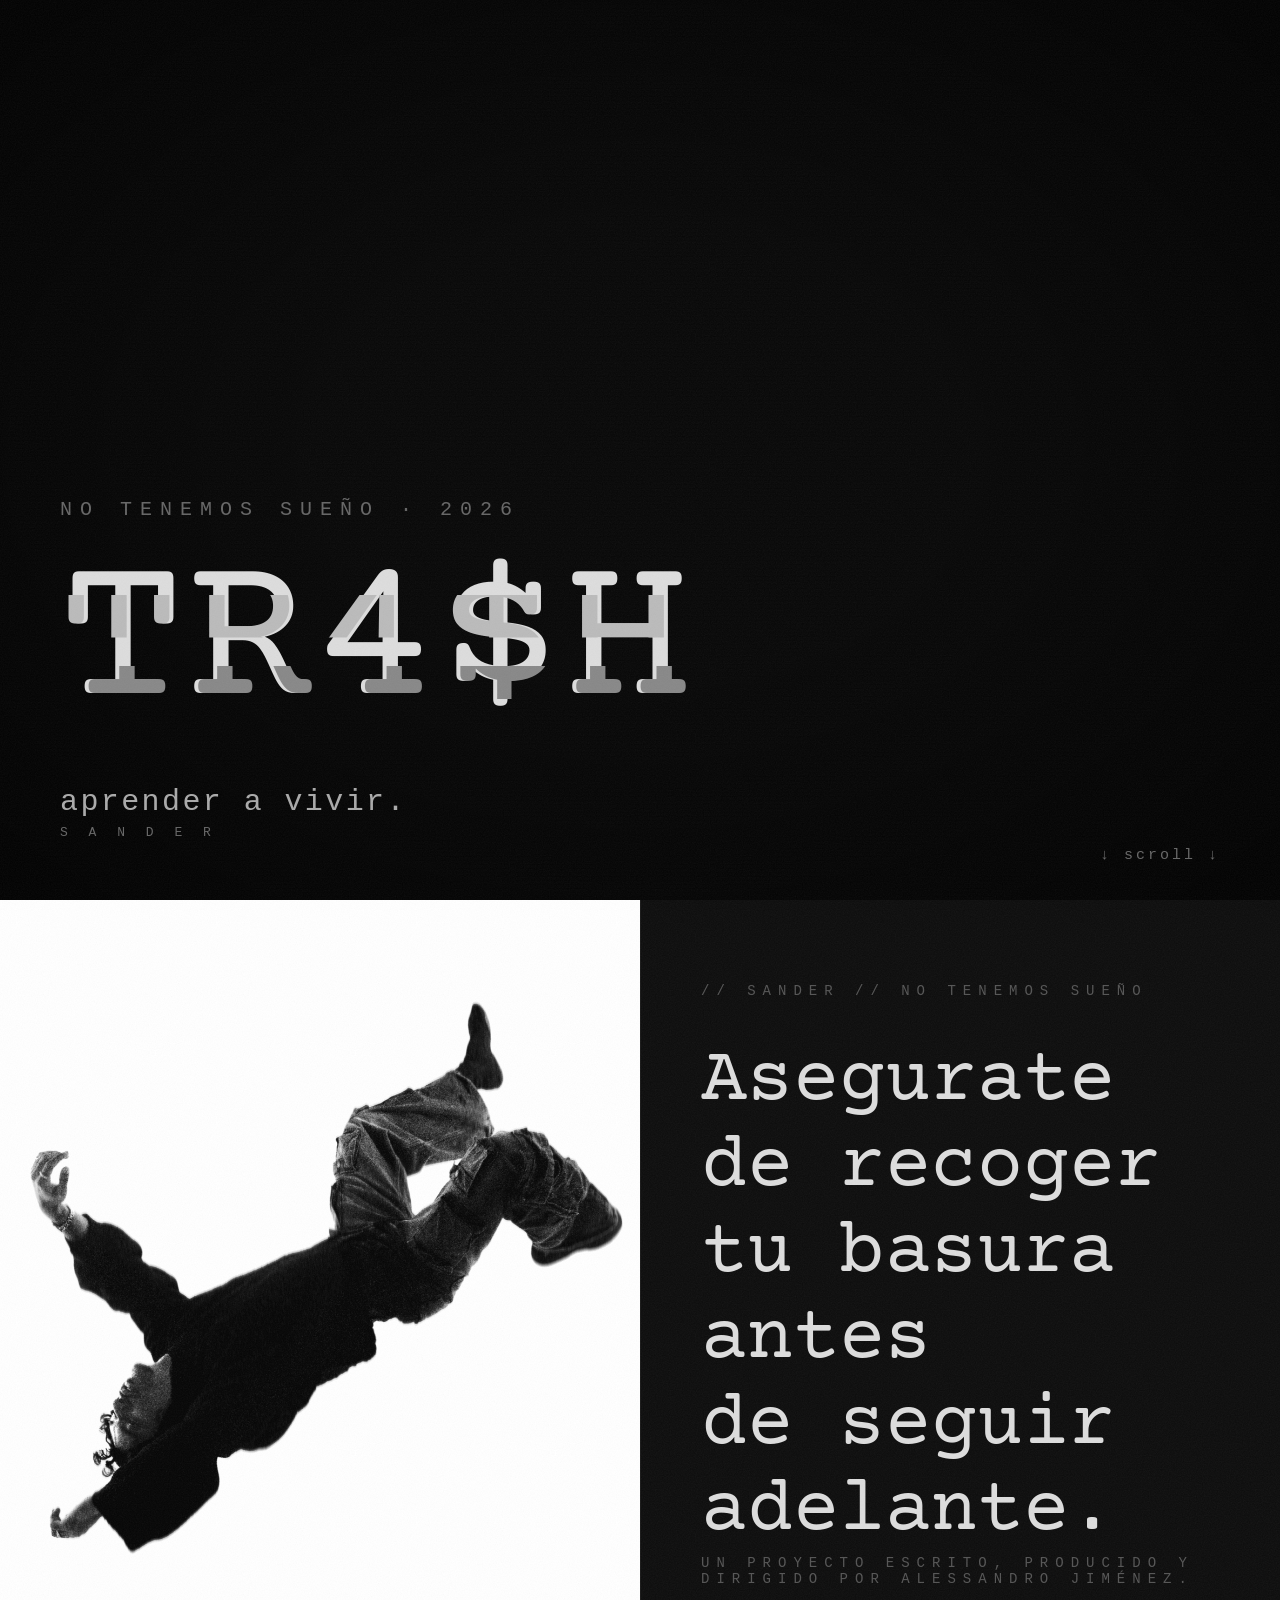
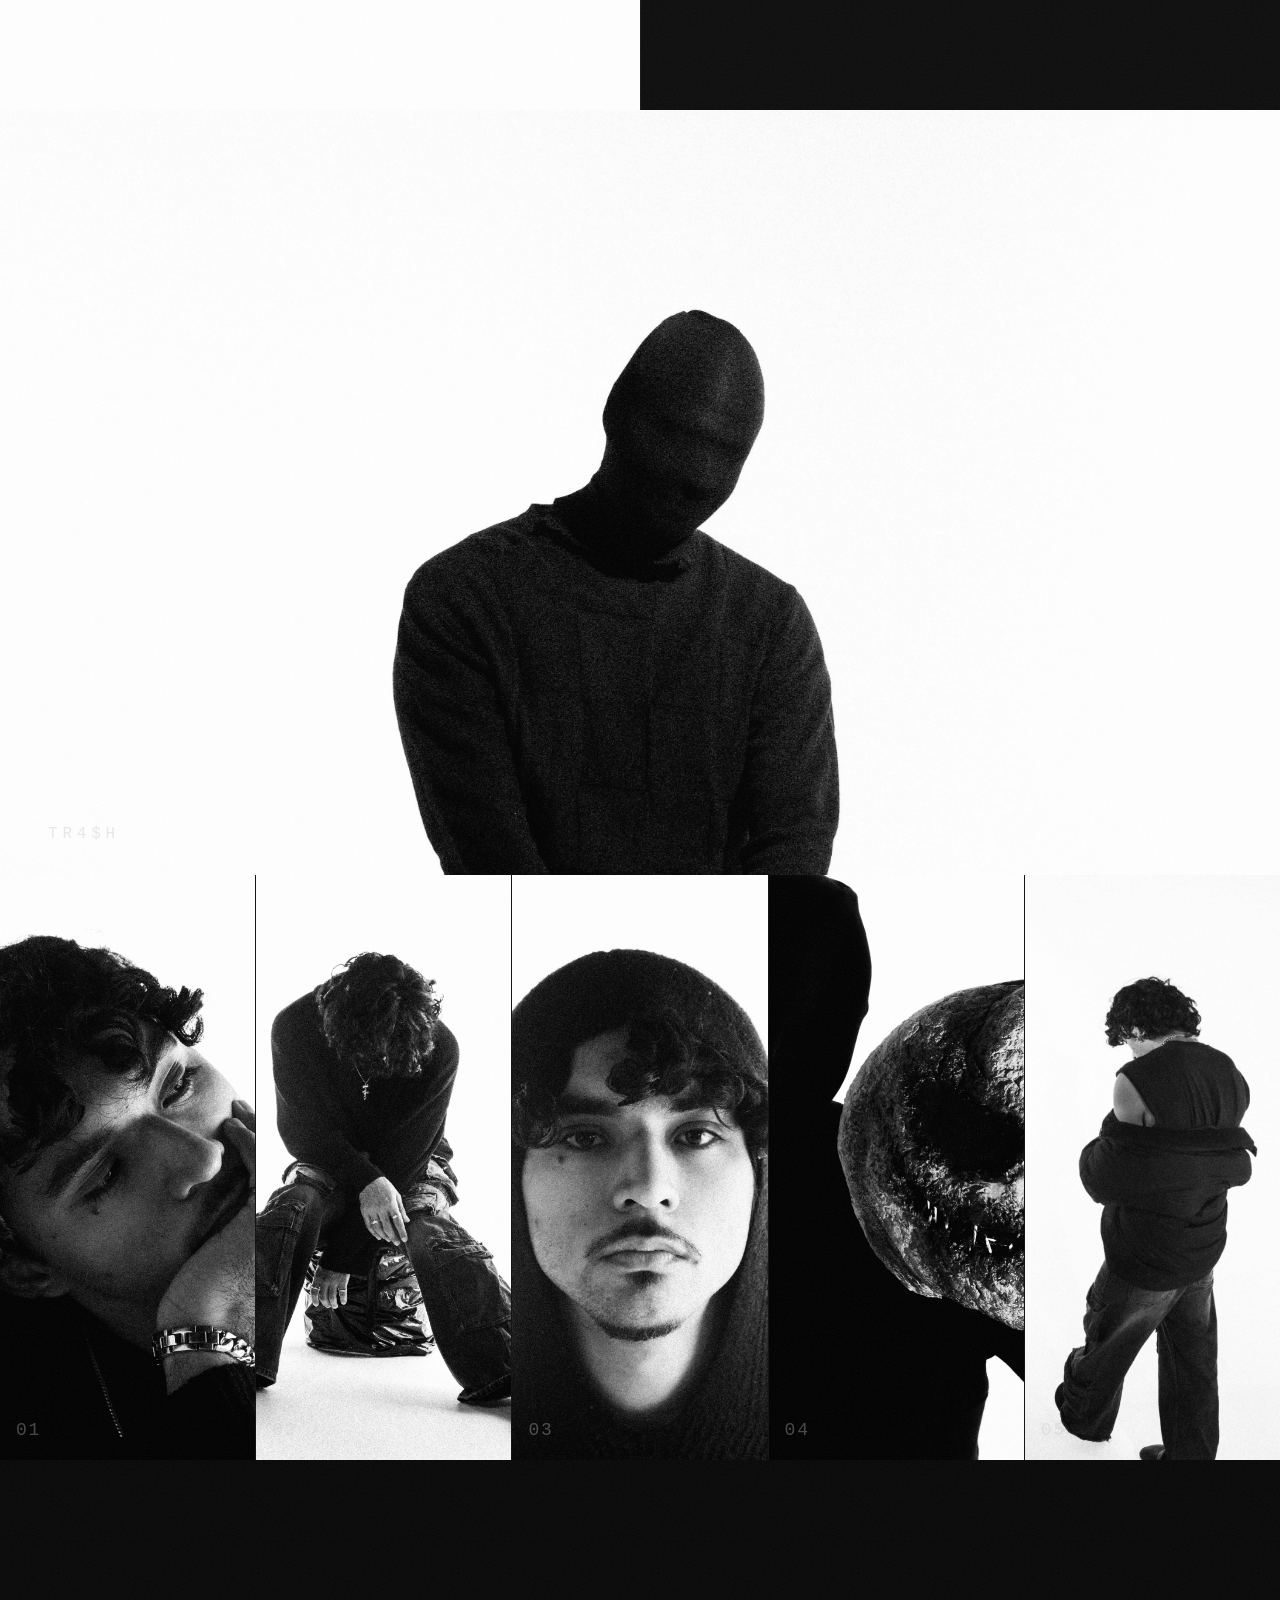
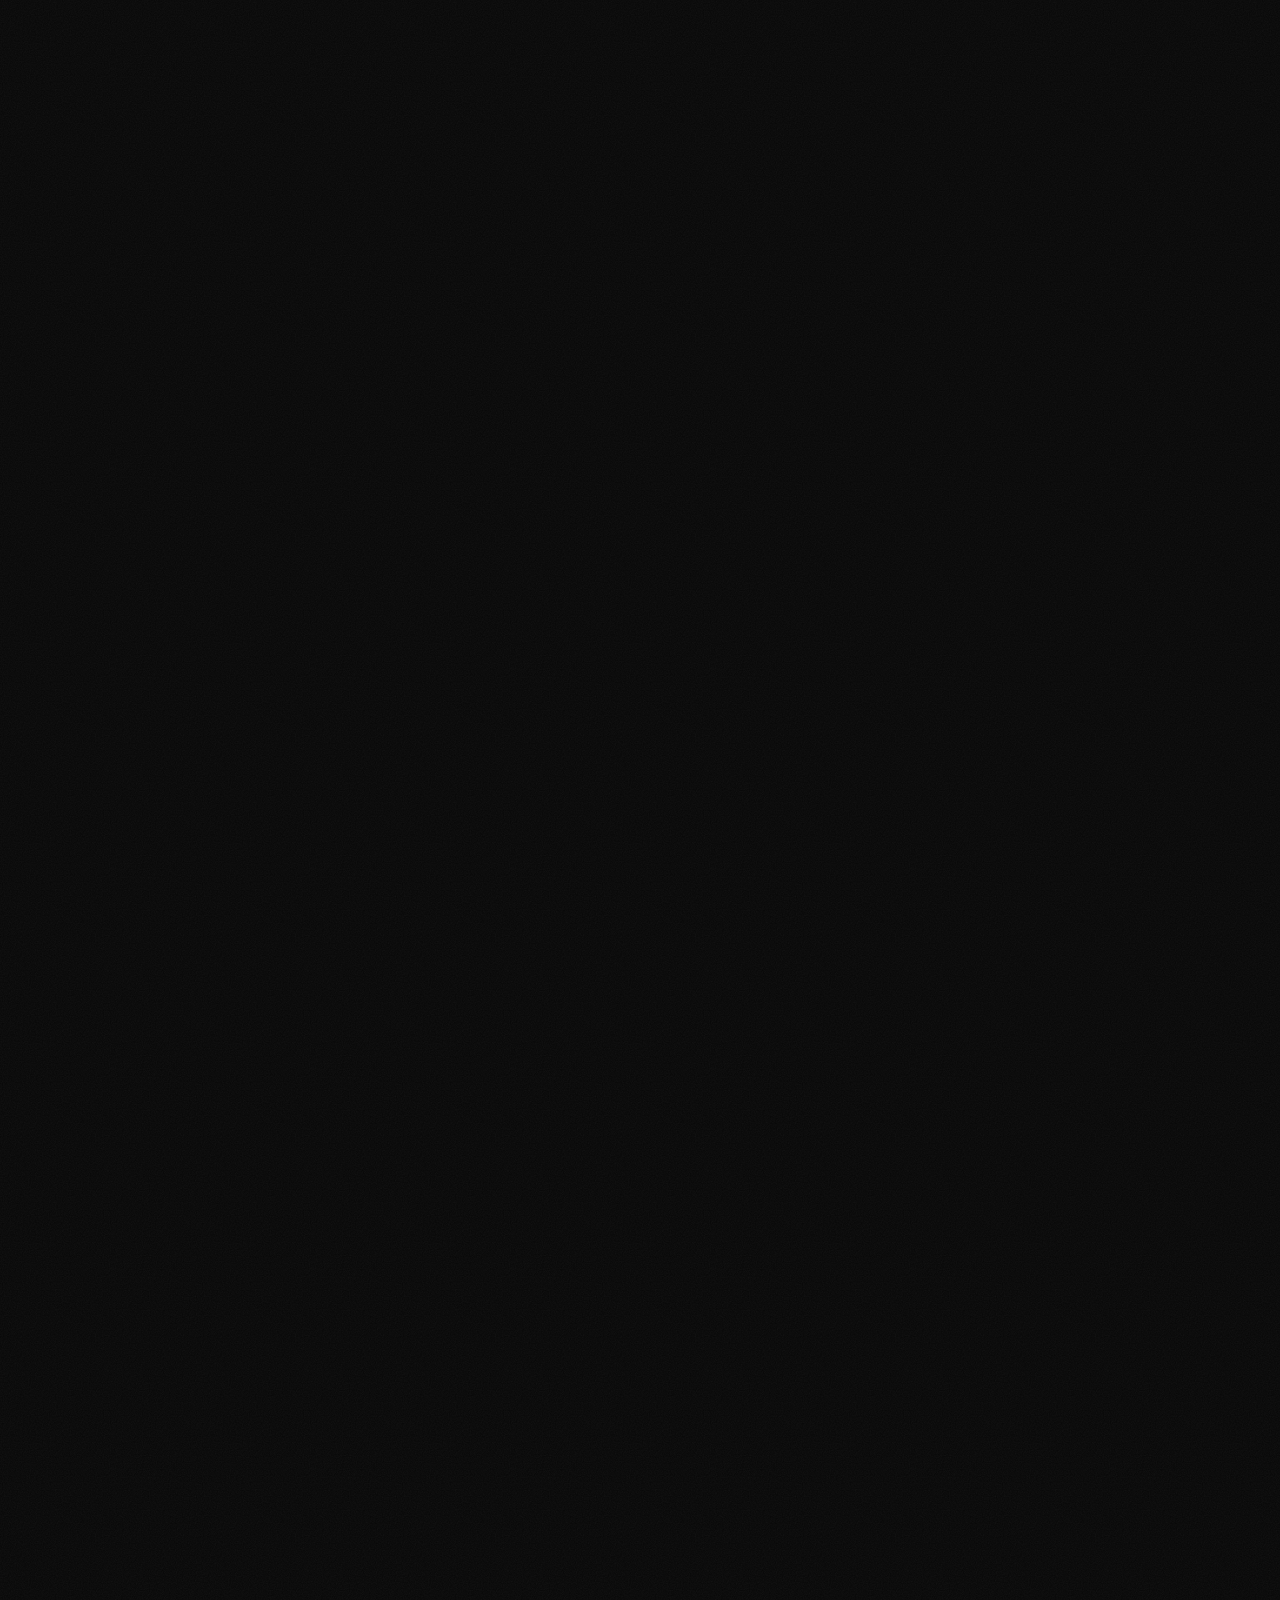
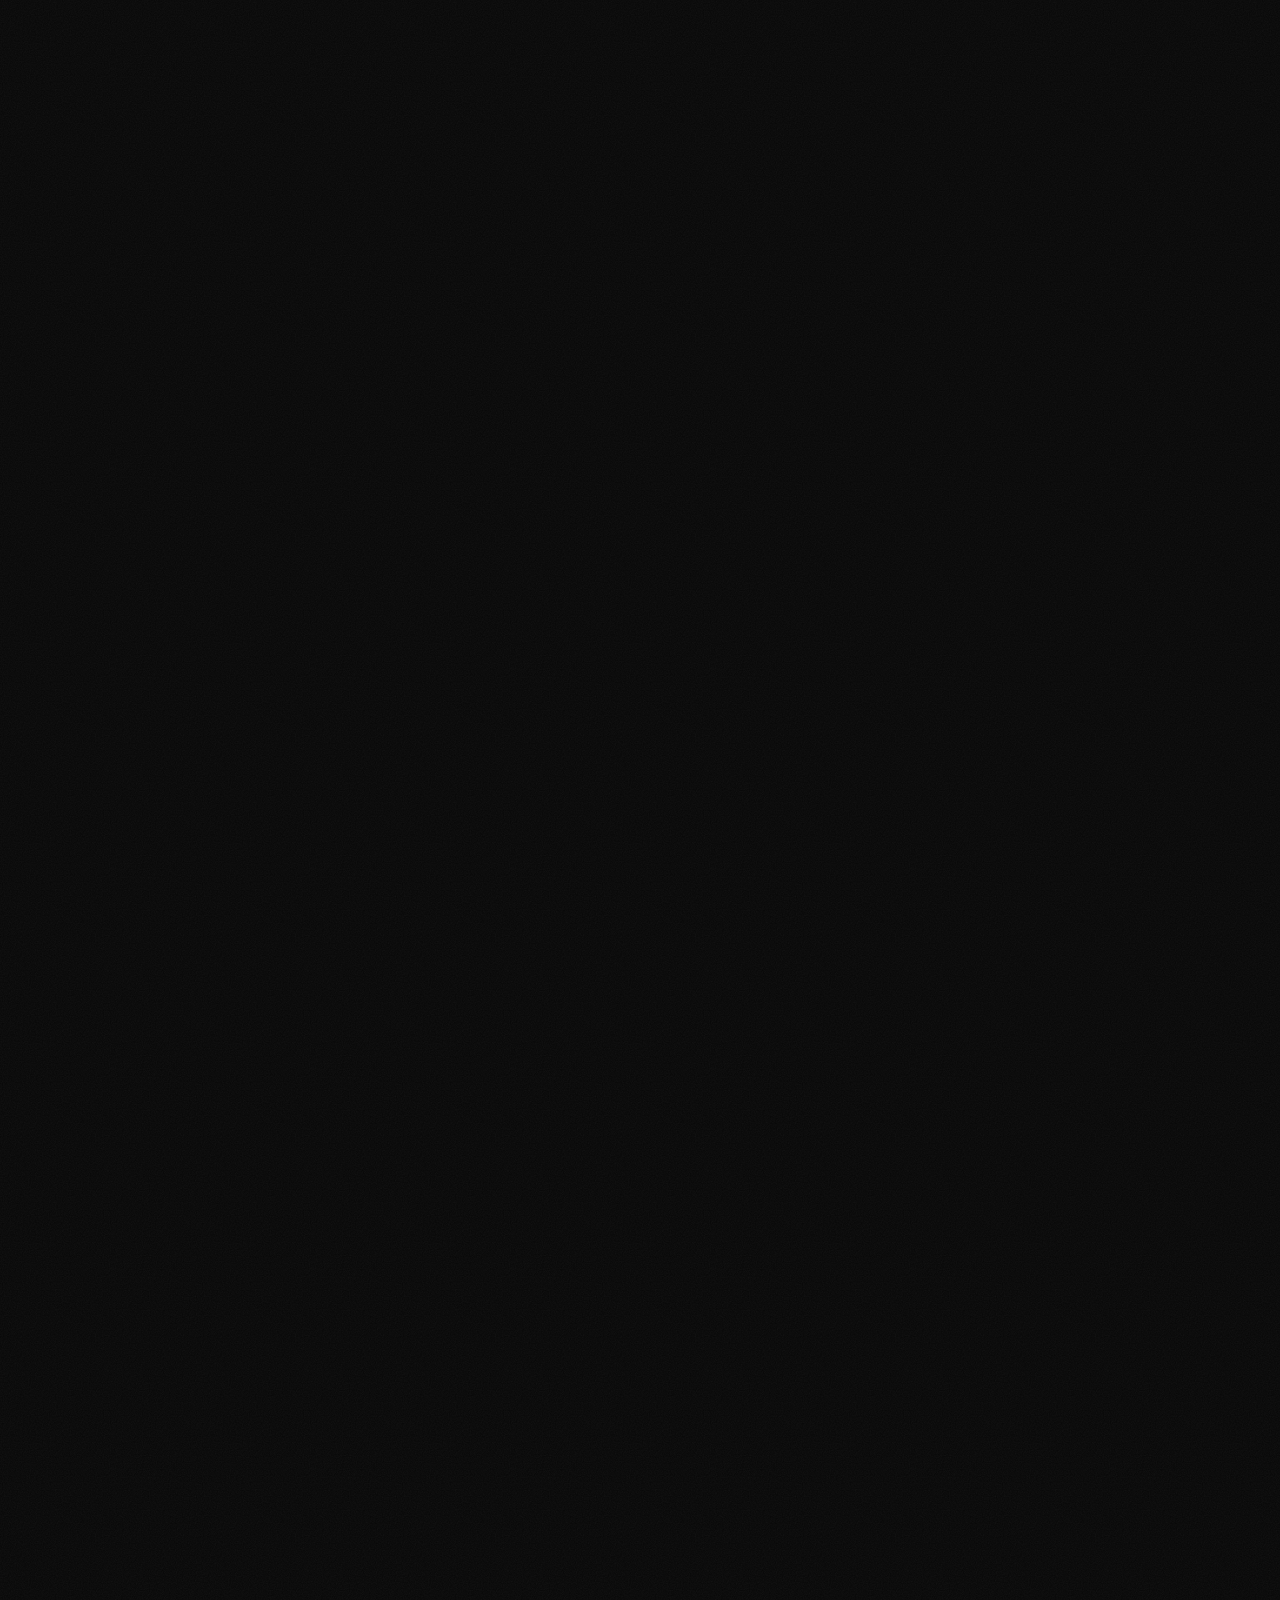
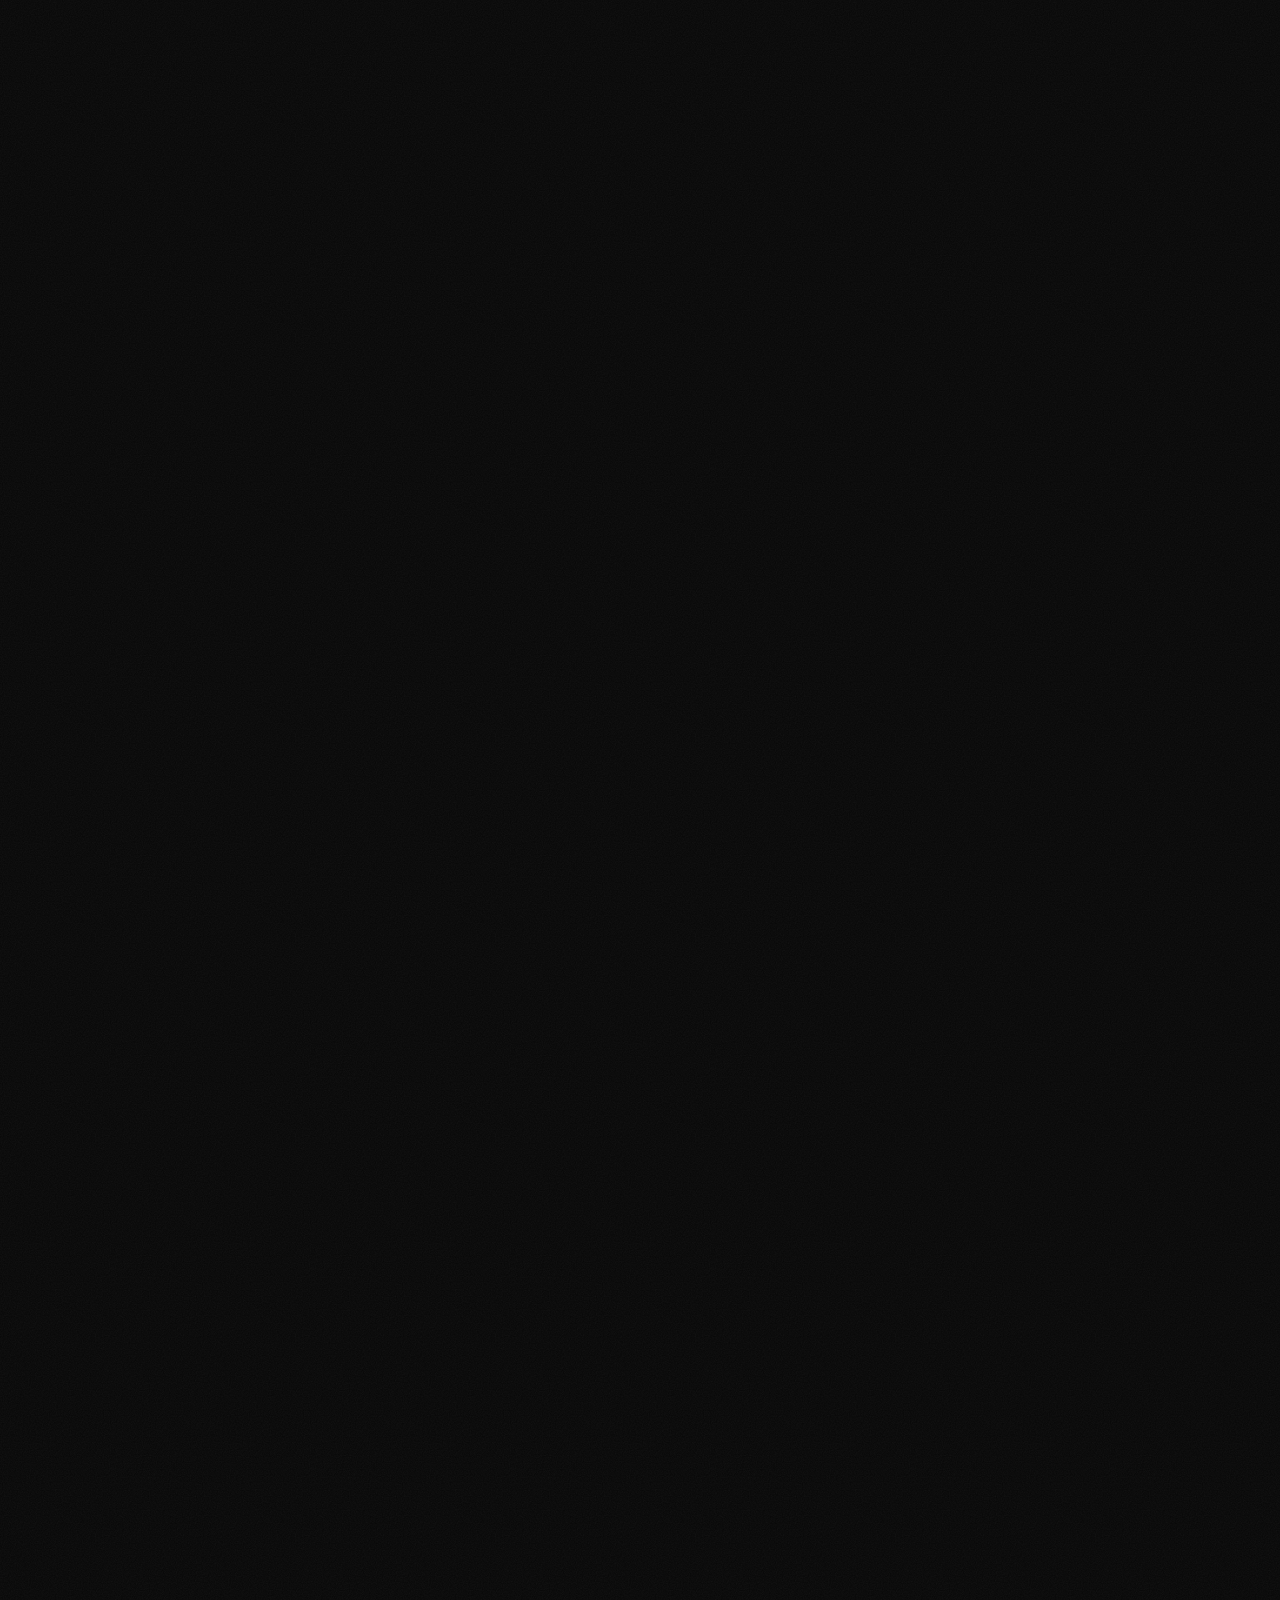
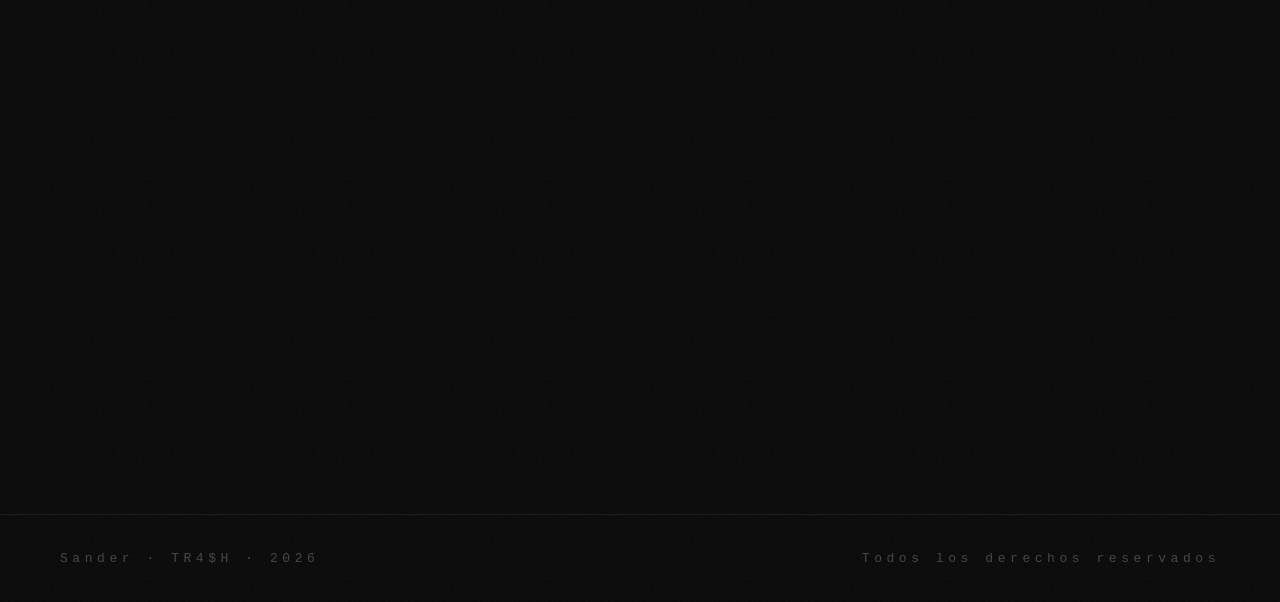
==== index.html @ eefca7c2 "add tr4$h video" ====
<!DOCTYPE html>
<html lang="es">
 <head>
    <meta charset="UTF-8" />
    <meta name="viewport" content="width=device-width, initial-scale=1.0" />
    <title>TR4$H · 06.06.26</title>

    <!-- SEO -->
    <meta
      name="description"
      content="TR4$H — un proyecto escrito, producido y dirigido por Alessandro Jiménez. Disponible el 6 de junio donde escuchas música."
    />
    <meta name="author" content="Alessandro Jiménez (Sander)" />
    <meta
      name="keywords"
      content="TR4$H, Sander, Alessandro Jiménez, música, álbum, El Salvador, Trap, 06.06.26"
    />
    <meta name="theme-color" content="#000000" />
    <meta name="robots" content="index, follow" />
    <link rel="canonical" href="https://tr4sh.org/" />

    <!-- Favicon / icon -->
    <link rel="icon" type="image/png" href="assets/public/logo.png" />
    <link rel="apple-touch-icon" href="assets/public/logo.png" />

    <!-- Open Graph -->
    <meta property="og:type" content="website" />
    <meta property="og:site_name" content="TR4$H" />
    <meta property="og:title" content="TR4$H · 06.06.26" />
    <meta
      property="og:description"
      content="Un proyecto escrito, producido y dirigido por Alessandro Jiménez. Disponible el 6 de junio donde escuchas música."
    />
    <meta property="og:url" content="https://tr4sh.org/" />
    <meta
      property="og:image"
      content="https://tr4sh.org/assets/public/preview.png"
    />
    <meta property="og:image:type" content="image/png" />
    <meta property="og:image:width" content="1200" />
    <meta property="og:image:height" content="630" />
    <meta property="og:image:alt" content="TR4$H — 06.06.26" />
    <meta property="og:locale" content="es_ES" />

    <!-- Twitter / X -->
    <meta name="twitter:card" content="summary_large_image" />
    <meta name="twitter:title" content="TR4$H · 06.06.26" />
    <meta
      name="twitter:description"
      content="Un proyecto escrito, producido y dirigido por Alessandro Jiménez. Disponible el 6 de junio donde escuchas música."
    />
    <meta
      name="twitter:image"
      content="https://tr4sh.org/assets/public/preview.png"
    />
    <meta name="twitter:image:alt" content="TR4$H — 06.06.26" />

    <link rel="preconnect" href="https://fonts.googleapis.com" />
    <link
      href="https://fonts.googleapis.com/css2?family=Courier+Prime:ital,wght@0,400;0,700;1,400&display=swap"
      rel="stylesheet"
    />
    <link rel="stylesheet" href="assets/css/styles.css" />
  </head>
<body>

<!-- HERO -->
<section id="hero">
  <!-- VIDEO PLACEHOLDER: replace src below with your own background video (e.g. hero.mp4).
       Autoplays muted and loops as a faded background. Add poster="..." for a still fallback. -->
  <video class="hero-img" autoplay muted loop playsinline poster="">
    <source src="assets/public/teaser.mp4" type="video/mp4">
  </video>
  <div class="scanlines"></div>
  <div class="hero-vignette"></div>
  <div class="hero-content">
    <p class="eyebrow">NO TENEMOS SUEÑO · 2026</p>
    <h1 class="hero-title">
      <span class="glitch-wrap" data-text="TR4$H">TR4$H</span>
    </h1>
    <p class="hero-sub">aprender a vivir.</p>
    <p class="hero-artist">S A N D E R</p>
  </div>
  <p class="scroll-hint">↓ scroll ↓</p>
</section>

<!-- PORTADA + CONCEPTO -->
<section id="portada-split" class="reveal">
  <div class="split-img">
      <img src="assets/public/portada.png" alt="">
  </div>
  <div class="split-text">
    <p class="section-tag">// Sander // NO TENEMOS SUEÑO</p>
    <h2 class="big-quote reveal-slow">Asegurate de recoger <br>tu basura antes <br>de seguir adelante.</h2>
    <p class="section-tag">Un proyecto escrito, producido y dirigido por Alessandro Jiménez.</p>
  </div>
</section>

<!-- FOTO FULLWIDTH 1 -->
<div class="fullwidth-photo reveal">
  <img src="assets/public/trash5.jpg" alt="">
  <span class="caption">TR4$H</span>
</div>

<!-- STRIP 5 FOTOS -->
<div class="photo-strip reveal">
  <div class="strip-col"><img src="assets/public/trash1.webp" alt=""><span class="lbl">01</span></div>
  <div class="strip-col"><img src="assets/public/trash2.webp" alt=""><span class="lbl">02</span></div>
  <div class="strip-col"><img src="assets/public/trash3.webp" alt=""><span class="lbl">03</span></div>
  <div class="strip-col"><img src="assets/public/trash7.jpg" alt=""><span class="lbl">04</span></div>
  <div class="strip-col"><img src="assets/public/trash5.webp" alt=""><span class="lbl">05</span></div>
</div>

<!-- TRACKLIST -->
<section id="tracklist" class="reveal">
  <p class="section-tag">// Tracklist</p>
  <div role="list">
    <div class="track-row" role="listitem"><span class="track-num">01</span><span class="track-name">no quiero hacer nada</span><span class="track-dur">2:04</span></div>
    <div class="track-row" role="listitem"><span class="track-num">02</span><span class="track-name">NIÑO DE ORO</span><span class="track-dur">3:27</span></div>
    <div class="track-row" role="listitem"><span class="track-num">03</span><span class="track-name">cielo gris</span><span class="track-dur">2:47</span></div>
    <div class="track-row" role="listitem"><span class="track-num">04</span><span class="track-name">EGO</span><span class="track-dur">2:58</span></div>
    <div class="track-row" role="listitem"><span class="track-num">05</span><span class="track-name">odio</span><span class="track-dur">0:24</span></div>
    <div class="track-row" role="listitem"><span class="track-num">06</span><span class="track-name">TR4$H</span><span class="track-dur">3:12</span></div>
    <div class="track-row" role="listitem"><span class="track-num">07</span><span class="track-name">OPCIONES (INTERLUDIO)</span><span class="track-dur">1:05</span></div>
    <div class="track-row" role="listitem"><span class="track-num">08</span><span class="track-name">¿dónde estás?</span><span class="track-dur">2:27</span></div>
    <div class="track-row" role="listitem"><span class="track-num">09</span><span class="track-name">despierta,</span><span class="track-dur">1:59</span></div>
    <div class="track-row" role="listitem"><span class="track-num">10</span><span class="track-name">SUPER$TAR</span><span class="track-dur">2:00</span></div>
    <div class="track-row" role="listitem"><span class="track-num">11</span><span class="track-name">una más antes de ser</span><span class="track-dur">0:53</span></div>
    <div class="track-row" role="listitem"><span class="track-num">12</span><span class="track-name">ETERNO</span><span class="track-dur">3:56</span></div>
  </div>
</section>

<!-- FOTO FULLWIDTH 2 -->
<div class="fullwidth-photo reveal">
<a href="https://www.instagram.com/p/DZJjDUDjt7G/?img_index=1" target="_blank" rel="noopener noreferrer"><img src="assets/public/cds.webp" alt=""></a>
  <span class="caption">Sander · 2026</span>
</div>

<!-- BOOKLET ROW -->
<div class="booklet-row reveal">
  <div class="booklet-cell"><img src="assets/public/trash15.jpg" alt=""></div>
  <div class="booklet-cell"><img src="assets/public/trash16.jpg" alt=""></div>
  <div class="booklet-cell"><img src="assets/public/trash11.jpg" alt=""></div>
</div>

<!-- FOTO FULLWIDTH 3 -->
<div class="fullwidth-photo reveal">
  <img src="assets/public/trash14.jpg" alt="" style="object-position: center 15%;">
  <span class="caption">TR4$H</span>
</div>

<!-- ANTEPORTADA + CONTRAPORTADA -->
<div class="booklet-row booklet-row--duo reveal">
<div class="booklet-cell"><img src="assets/public/antepor.png" alt="Anteportada"></div>
<div class="booklet-cell"><img src="assets/public/contrapor.png" alt="Anteportada"></div>
</div>

<!-- VIDEO -->
<section id="video-section" class="reveal">
  <p class="section-tag">// VIDEOS</p>
  <div class="video-wrap">
    <div class="video-ph">
      <div class="play-btn" aria-label="Reproducir">
        <svg viewBox="0 0 24 24"><path d="M8 5v14l11-7z"/></svg>
      </div>
      <p class="video-note">NIÑO DE ORO</p>
      <p class="video-note"><span><iframe src="https://www.youtube.com/embed/Eme3yupi8UI" title="NIÑO DE ORO - SANDER (Video Oficial)" frameborder="0" allow="accelerometer; autoplay; clipboard-write; encrypted-media; gyroscope; picture-in-picture; web-share" referrerpolicy="strict-origin-when-cross-origin" allowfullscreen></iframe></span></p>
    </div>
    <div class="video-wrap">
    <div class="video-ph">
      <div class="play-btn" aria-label="Reproducir">
        <svg viewBox="0 0 24 24"><path d="M8 5v14l11-7z"/></svg>
      </div>
      <p class="video-note">TR4$H</p>
      <p class="video-note"><span><iframe width="951" height="535" src="https://www.youtube.com/embed/WcOKiK3CldY?list=RDWcOKiK3CldY" title="TR4$H (Video Oficial)" frameborder="0" allow="accelerometer; autoplay; clipboard-write; encrypted-media; gyroscope; picture-in-picture; web-share" referrerpolicy="strict-origin-when-cross-origin" allowfullscreen></iframe></span></p>
    </div>
  </div>
</section>

<!-- PRE-SAVE -->
<section id="presave" class="reveal">
  <img class="presave-bg" src="assets/public/trash12.jpg" alt="">
  <h2 class="presave-title">ESCUCHA<br>TR4$H</h2>
  <p class="presave-sub">Disponible donde escuches música</p>
  <a href="https://open.spotify.com/prerelease/3EAC4oGn90OlvYgX8oKbsK?si=04ce67ac148647dd" class="btn-presave" aria-label="Escuchar TR4$H en Spotify">Spotify</a>
  <a href="https://www.youtube.com/channel/UCkAKam8ydItaK3ycXVQmzCA" class="btn-presave" aria-label="Escuchar TR4$H en Youtube">Youtube</a>
  <a href="https://music.apple.com/ar/album/tr4%24h/6772231109" class="btn-presave" aria-label="Escuchar TR4$H en Apple Music">Apple Music</a>
  <a href="https://www.instagram.com/ssan.der/" class="btn-presave" aria-label="Escuchar TR4$H en Apple Music">Instagram</a>
</section>

<!-- FOOTER -->
<footer>
  <span>Sander · TR4$H · 2026</span>
  <span>Todos los derechos reservados</span>
</footer>

<script>
const obs = new IntersectionObserver(entries => {
  entries.forEach(e => {
    if (e.isIntersecting) {
      e.target.classList.add('visible');
      obs.unobserve(e.target);
    }
  });
}, { threshold: 0.08 });

document.querySelectorAll('.reveal, .reveal-slow').forEach(el => obs.observe(el));

// Track hover -> play icon
document.querySelectorAll('.track-row').forEach(row => {
  const num = row.querySelector('.track-num');
  const orig = num.textContent;
  row.addEventListener('mouseenter', () => { num.textContent = '▶'; });
  row.addEventListener('mouseleave', () => { num.textContent = orig; });
});

// Glitch on hero
const gw = document.querySelector('.glitch-wrap');
if (gw) {
  function jitter() {
    gw.style.transform = `translateX(${(Math.random()-.5)*7}px)`;
    setTimeout(() => gw.style.transform = '', 70);
    setTimeout(() => {
      gw.style.transform = `translateX(${(Math.random()-.5)*4}px)`;
      setTimeout(() => gw.style.transform = '', 55);
    }, 110);
    setTimeout(jitter, 2000 + Math.random()*5000);
  }
  setTimeout(jitter, 1200);
}
</script>
</body>
</html>
---- assets/css/styles.css ----
:root {
  --black: #080808;
  --white: #e0ddd6;
  --gray: #2e2e2e;
  --midgray: #555;
  --muted: #666;
  --lightgray: #999;
}

* { margin: 0; padding: 0; box-sizing: border-box; }
html { scroll-behavior: smooth; }

body {
  background: var(--black);
  color: var(--white);
  font-family: 'Space Mono', monospace;
  overflow-x: hidden;
  cursor: crosshair;
  filter: grayscale(1);
}

/* GRAIN */
body::before {
  content: '';
  position: fixed;
  top: 0; left: 0; width: 100%; height: 100%;
  opacity: 0.06;
  pointer-events: none;
  z-index: 9999;
  background-image: url("data:image/svg+xml,%3Csvg viewBox='0 0 200 200' xmlns='http://www.w3.org/2000/svg'%3E%3Cfilter id='n'%3E%3CfeTurbulence type='fractalNoise' baseFrequency='0.85' numOctaves='4' stitchTiles='stitch'/%3E%3C/filter%3E%3Crect width='100%25' height='100%25' filter='url(%23n)'/%3E%3C/svg%3E");
  background-size: 200px;
}

/* SCROLL REVEAL */
.reveal {
  opacity: 0;
  transform: translateY(50px);
  transition: opacity 1s ease, transform 1s ease;
}
.reveal.visible {
  opacity: 1;
  transform: translateY(0);
}
.reveal-slow {
  opacity: 0;
  transform: translateY(30px);
  transition: opacity 1.4s ease 0.2s, transform 1.4s ease 0.2s;
}
.reveal-slow.visible {
  opacity: 1;
  transform: translateY(0);
}

/* ===== HERO ===== */
#hero {
  min-height: 100vh;
  position: relative;
  overflow: hidden;
  display: flex;
  flex-direction: column;
  justify-content: flex-end;
  padding: 60px;
}

.hero-img {
  position: absolute;
  top: 0; left: 0; width: 100%; height: 100%;
  object-fit: cover;
  object-position: center top;
  opacity: 0.35;
}

.scanlines {
  position: absolute;
  top: 0; left: 0; width: 100%; height: 100%;
  background: repeating-linear-gradient(0deg, transparent, transparent 3px, rgba(0,0,0,0.12) 3px, rgba(0,0,0,0.12) 4px);
  pointer-events: none;
  z-index: 1;
}

.hero-vignette {
  position: absolute;
  top: 0; left: 0; width: 100%; height: 100%;
  background: radial-gradient(ellipse at center, transparent 30%, rgba(0,0,0,0.85) 100%);
  z-index: 1;
}

.hero-content {
  position: relative;
  z-index: 2;
}

.eyebrow {
  font-family: 'VT323', monospace;
  font-size: 20px;
  color: var(--muted);
  letter-spacing: 0.4em;
  text-transform: uppercase;
  margin-bottom: 8px;
}

.hero-title {
  font-family: 'Courier Prime', monospace;
  font-size: clamp(90px, 17vw, 210px);
  font-weight: 400;
  font-style: normal;
  color: var(--white);
  position: relative;
  display: inline-block;
}

.glitch-wrap {
  position: relative;
  display: inline-block;
}
.glitch-wrap::before,
.glitch-wrap::after {
  content: attr(data-text);
  position: absolute;
  top: 0; left: 0;
  width: 100%; height: 100%;
  font-family: 'Courier Prime', monospace;
  font-size: inherit;
  line-height: inherit;
}
.glitch-wrap::before {
  color: #bbb;
  clip-path: polygon(0 28%, 100% 28%, 100% 46%, 0 46%);
  transform: translateX(-4px);
  animation: g1 5s infinite;
}
.glitch-wrap::after {
  color: #888;
  clip-path: polygon(0 58%, 100% 58%, 100% 72%, 0 72%);
  transform: translateX(4px);
  animation: g2 5s infinite;
}
@keyframes g1 {
  0%,88%,100% { opacity:0; transform:translateX(-4px); }
  89%,91% { opacity:1; transform:translateX(-4px); }
  90% { opacity:1; transform:translateX(6px); }
}
@keyframes g2 {
  0%,90%,100% { opacity:0; transform:translateX(4px); }
  91%,93% { opacity:1; transform:translateX(4px); }
  92% { opacity:1; transform:translateX(-6px); }
}

.hero-sub {
  font-family: 'VT323', monospace;
  font-size: 30px;
  color: #aaa;
  letter-spacing: 0.08em;
  margin-top: 20px;
}
.hero-artist {
  font-size: 13px;
  color: var(--muted);
  letter-spacing: 0.5em;
  text-transform: uppercase;
  margin-top: 6px;
}

.scroll-hint {
  position: absolute;
  bottom: 36px; right: 60px;
  font-family: 'VT323', monospace;
  font-size: 15px;
  color: var(--muted);
  letter-spacing: 0.2em;
  animation: blink 1.6s infinite;
  z-index: 3;
}
@keyframes blink { 0%,100%{opacity:1} 50%{opacity:0} }

/* ===== PORTADA SPLIT ===== */
#portada-split {
  display: grid;
  grid-template-columns: 1fr 1fr;
  min-height: 90vh;
}

.split-img {
  position: relative;
  overflow: hidden;
}
.split-img img {
  width: 100%; height: 100%;
  object-fit: cover;
  display: block;
  transition: transform 1.2s ease;
}
.split-img:hover img { transform: scale(1.03); }

.split-text {
  background: #0d0d0d;
  display: flex;
  flex-direction: column;
  justify-content: center;
  padding: 80px 60px;
  border-left: 1px solid #1a1a1a;
}

.section-tag {
  font-family: 'VT323', monospace;
  font-size: 14px;
  color: #555;
  letter-spacing: 0.5em;
  text-transform: uppercase;
  margin-bottom: 40px;
}

.big-quote {
  font-family: 'Courier Prime', monospace;
  font-size: clamp(44px, 6vw, 82px);
  font-weight: 400;
  font-style: normal;
  color: var(--white);
}

.concept-body {
  font-size: 13px;
  line-height: 2;
  color: var(--muted);
  max-width: 400px;
  margin-top: 36px;
  padding-left: 20px;
  border-left: 1px solid #333;
}

/* ===== FULLWIDTH FOTO ===== */
.fullwidth-photo {
  width: 100%;
  height: 85vh;
  overflow: hidden;
  position: relative;
}
.fullwidth-photo img {
  width: 100%;
  height: 100%;
  object-fit: cover;
  object-position: center 20%;
  display: block;
}
.fullwidth-photo .caption {
  position: absolute;
  bottom: 32px;
  left: 48px;
  font-family: 'VT323', monospace;
  font-size: 16px;
  color: rgba(200,200,200,0.4);
  letter-spacing: 0.3em;
  text-transform: uppercase;
}

/* ===== STRIP ===== */
.photo-strip {
display: flex;
height: 65vh;
}
.strip-col {
flex: 1;
overflow: hidden;
position: relative;
border-right: 1px solid #111;
transition: flex 0.6s cubic-bezier(0.4,0,0.2,1);
cursor: pointer;
}
.strip-col:last-child { border-right: none; }
.strip-col:hover { flex: 2.8; }
.strip-col img {
width: 100%; height: 100%;
object-fit: cover;
object-position: center top;
display: block;
transition: transform 0.6s ease;
}
.strip-col:hover img { transform: scale(1.04); }
.strip-col .lbl {
position: absolute;
bottom: 20px; left: 16px;
font-family: 'VT323', monospace;
font-size: 18px;
color: rgba(200,200,200,0.35);
letter-spacing: 0.1em;
transition: color 0.3s;
pointer-events: none;
}
.strip-col:hover .lbl { color: rgba(200,200,200,0.8); }


/* ===== TRACKLIST ===== */
#tracklist {
  background: #0a0a0a;
  padding: 100px 60px;
  border-top: 1px solid #1a1a1a;
}

.track-row {
  display: flex;
  align-items: baseline;
  gap: 24px;
  padding: 18px 0;
  border-bottom: 1px solid #181818;
  transition: background 0.2s, padding-left 0.3s;
  cursor: default;
}
.track-row:hover {
  background: rgba(255,255,255,0.015);
  padding-left: 8px;
}
.track-num {
  font-family: 'VT323', monospace;
  font-size: 14px;
  color: var(--muted);
  width: 28px;
  flex-shrink: 0;
}
.track-name {
  font-family: 'Space Mono', monospace;
  font-size: 14px;
  color: var(--white);
  flex: 1;
  letter-spacing: 0.03em;
}
.track-dur {
  font-family: 'VT323', monospace;
  font-size: 14px;
  color: #444;
  letter-spacing: 0.1em;
}

/* ===== BOOKLET ROW ===== */
.booklet-row {
  display: grid;
  grid-template-columns: repeat(3, 1fr);
  height: 70vh;
}
.booklet-cell {
  overflow: hidden;
  position: relative;
  border-right: 1px solid #111;
}
.booklet-cell:last-child { border-right: none; }
.booklet-cell img {
  width: 100%; height: 100%;
  object-fit: cover;
  object-position: center;
  display: block;
  transition: transform 0.8s ease;
}
.booklet-cell:hover img { transform: scale(1.05); }

/* ===== VIDEO ===== */
#video-section {
  background: #080808;
  padding: 100px 60px;
  display: flex;
  flex-direction: column;
  align-items: flex-start;
  border-top: 1px solid #1a1a1a;
}
.video-wrap {
  width: 100%;
  max-width: 860px;
  aspect-ratio: 16/9;
  background: #111;
  border: 1px solid #222;
  position: relative;
  overflow: hidden;
  margin-top: 40px;
}
.video-ph {
  width: 100%; height: 100%;
  display: flex; flex-direction: column;
  align-items: center; justify-content: center;
  gap: 14px;
  color: #444;
}
.play-btn {
  width: 60px; height: 60px;
  border: 1px solid #444;
  border-radius: 50%;
  display: flex; align-items: center; justify-content: center;
  cursor: pointer;
  transition: border-color 0.2s, transform 0.2s;
}
.play-btn:hover { border-color: #999; transform: scale(1.08); }
.play-btn svg { width: 20px; height: 20px; fill: #aaa; margin-left: 3px; }
.video-note {
  font-family: 'VT323', monospace; font-size: 16px;
  color: #444; letter-spacing: 0.2em;
}
.video-note span { color: #333; font-size: 13px; }

/* ===== PRE-SAVE ===== */
#presave {
  min-height: 100vh;
  background: #060606;
  display: flex; flex-direction: column;
  align-items: center; justify-content: center;
  text-align: center;
  padding: 80px 40px;
  border-top: 1px solid #1a1a1a;
  position: relative;
  overflow: hidden;
}
.presave-bg {
  position: absolute;
  top: 0; left: 0; width: 100%; height: 100%;
  object-fit: cover;
  opacity: 0.06;
}
.presave-title {
  font-family: 'Courier Prime', monospace;
  font-size: clamp(60px, 14vw, 160px);
  font-weight: 400;
  font-style: normal;
  position: relative; z-index: 1;
}
.presave-sub {
  font-family: 'VT323', monospace;
  font-size: 20px;
  color: #555;
  letter-spacing: 0.4em;
  margin: 24px 0 56px;
  position: relative; z-index: 1;
}
.btn-presave {
  display: inline-block;
  font-family: 'Courier Prime', monospace;
  font-size: 20px;
  letter-spacing: 0.2em;
  color: #080808;
  background: #d6d3cc;
  font-weight: 400;
  font-style: normal;
  text-decoration: none;
  transition: background 0.2s, transform 0.15s;
  position: relative; z-index: 1;
  border: none; cursor: pointer;
}
.btn-presave:hover { background: #fff; transform: translateY(-2px); }
.btn-presave:active { transform: translateY(0); }

/* ===== FOOTER ===== */
footer {
  padding: 36px 60px;
  border-top: 1px solid #181818;
  display: flex;
  justify-content: space-between;
  align-items: center;
}
footer span {
  font-family: 'VT323', monospace;
  font-size: 13px; color: #444;
  letter-spacing: 0.35em;
}

/* SCROLLBAR */
::-webkit-scrollbar { width: 4px; }
::-webkit-scrollbar-track { background: #080808; }
::-webkit-scrollbar-thumb { background: #2a2a2a; }

/* ===== MEDIA / IMAGE DEFAULTS ===== */
/* Keep every image and video responsive and centered by default. */
img, video {
  max-width: 100%;
  height: auto;
}
/* Standalone images (not absolutely positioned / not filling a flex/grid cell)
   are centered horizontally. */
img:not(.hero-img):not(.presave-bg) {
  display: block;
  margin-inline: auto;
}

/* ===== RESPONSIVE: TABLET ===== */
@media (max-width: 1024px) {
  #hero { padding: 40px; }
  #tracklist,
  #video-section,
  #presave { padding: 80px 40px; }
  footer { padding: 28px 40px; }

  .booklet-row {
    grid-template-columns: repeat(2, 1fr);
    height: auto;
  }
  .booklet-cell { height: 46vh; }
  .booklet-cell:nth-child(2) { border-right: none; }
}

/* ===== RESPONSIVE: MOBILE ===== */
@media (max-width: 768px) {
  body { cursor: default; }

  /* HERO */
  #hero { padding: 24px; min-height: 90vh; }
  .hero-sub { font-size: 24px; }
  .scroll-hint { right: 24px; bottom: 24px; }

  /* PORTADA SPLIT -> stacked */
  #portada-split {
    grid-template-columns: 1fr;
    min-height: 0;
  }
  .split-img { height: 60vh; }
  .split-text {
    border-left: none;
    border-top: 1px solid #1a1a1a;
    padding: 56px 28px;
  }
  .concept-body { max-width: 100%; }

  /* FULLWIDTH PHOTO */
  .fullwidth-photo { height: 55vh; }
  .fullwidth-photo .caption { left: 24px; bottom: 24px; }


  /* TRACKLIST */
  #tracklist { padding: 64px 24px; }


  /* VIDEO */
  #video-section { padding: 64px 24px; }

  /* PRE-SAVE */
  #presave { padding: 64px 24px; }
    .presave-sub { font-size: 16px; letter-spacing: 0.3em; }
}
/* ← ese } cierra el @media (max-width: 768px) correctamente */

/* ===== RESPONSIVE: SMALL PHONES ===== */
@media (max-width: 420px) {
  #hero { padding: 18px; }
  .eyebrow { font-size: 16px; letter-spacing: 0.3em; }
  .hero-sub { font-size: 20px; }
  .split-img { height: 50vh; }
}

/* ===== IFRAME RESPONSIVE ===== */
.video-wrap {
  position: relative;
  width: 100%;
  max-width: 860px;
}

.video-ph iframe {
  width: 100%;
  height: 100%;
  position: absolute;
  top: 0;
  left: 0;
  border: none;
}

.booklet-row--duo {
  height: 80vh;
  grid-template-columns: 1fr 1fr;
}

@media (max-width: 768px) {
  .booklet-row--duo {
    height: 80vh;
    grid-template-columns: 1fr 1fr;
  }
  .booklet-row--duo .booklet-cell {
    height: 50vh;
  }
}
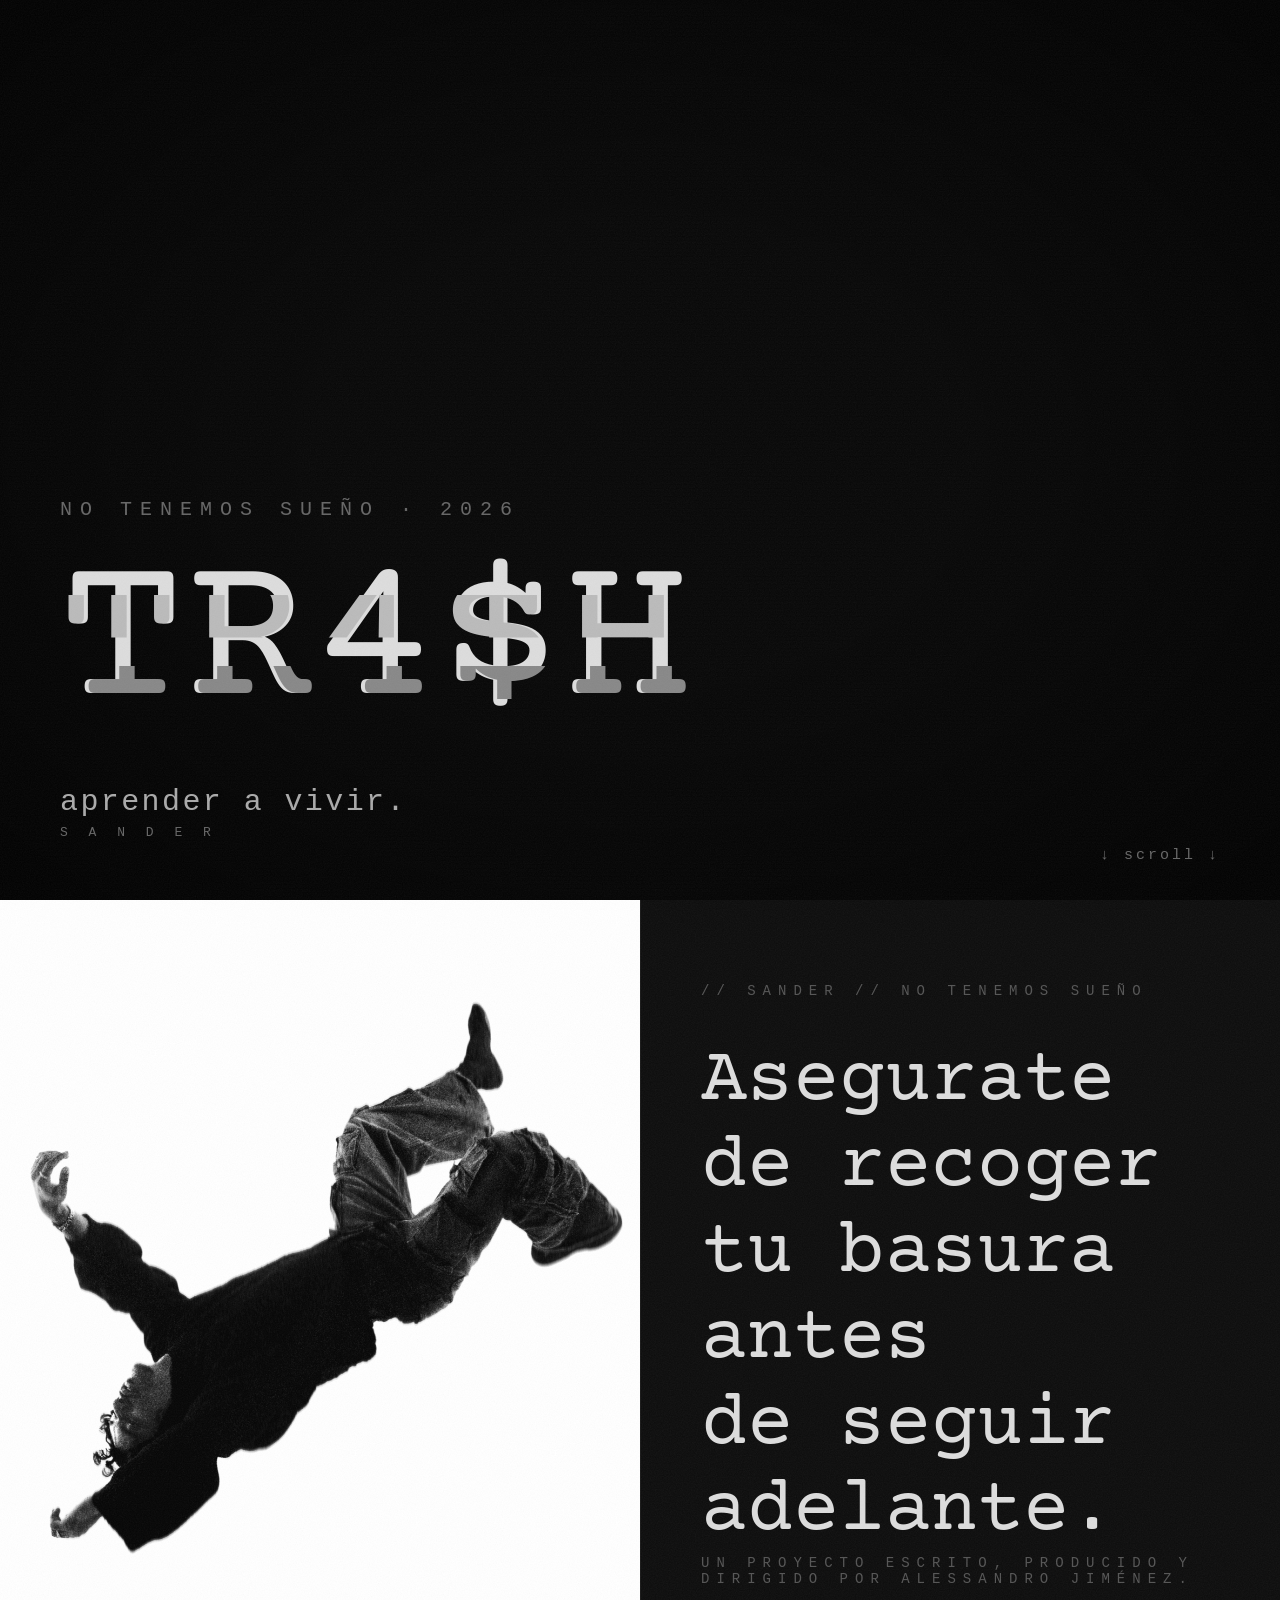
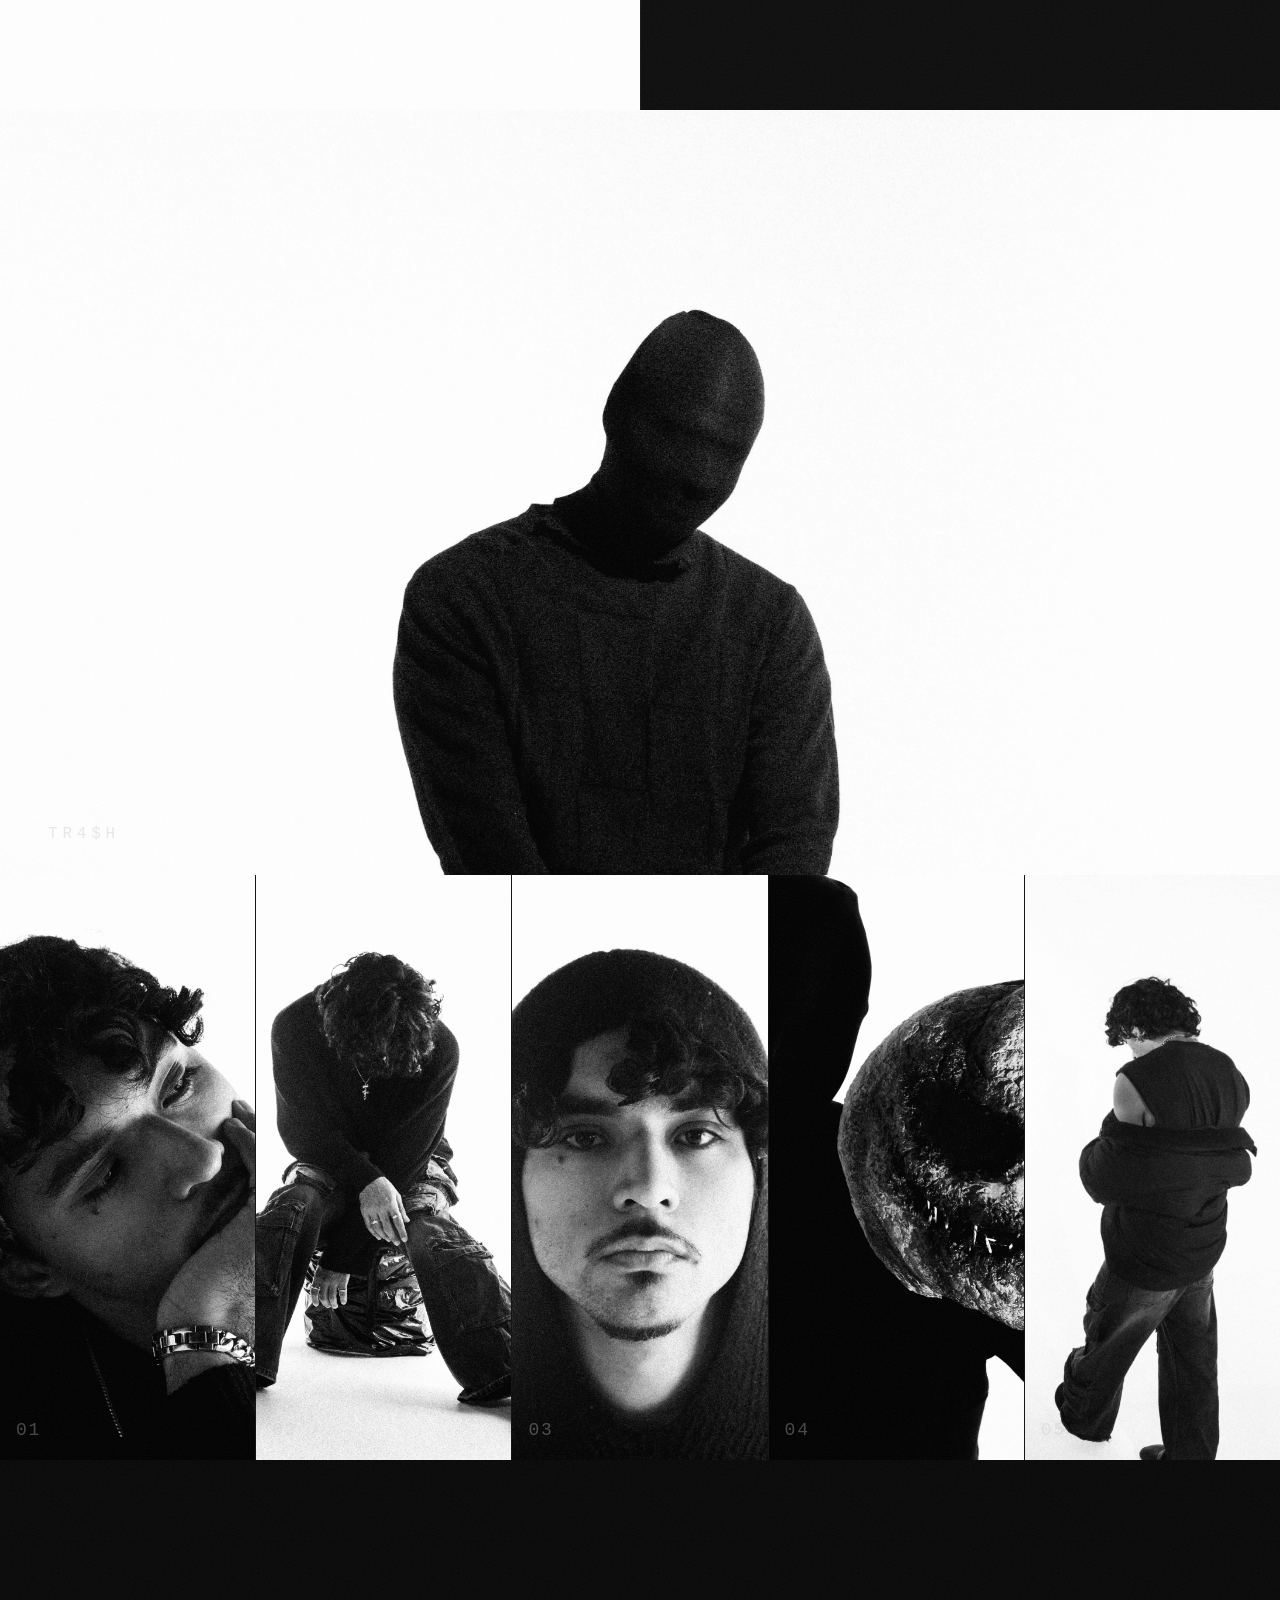
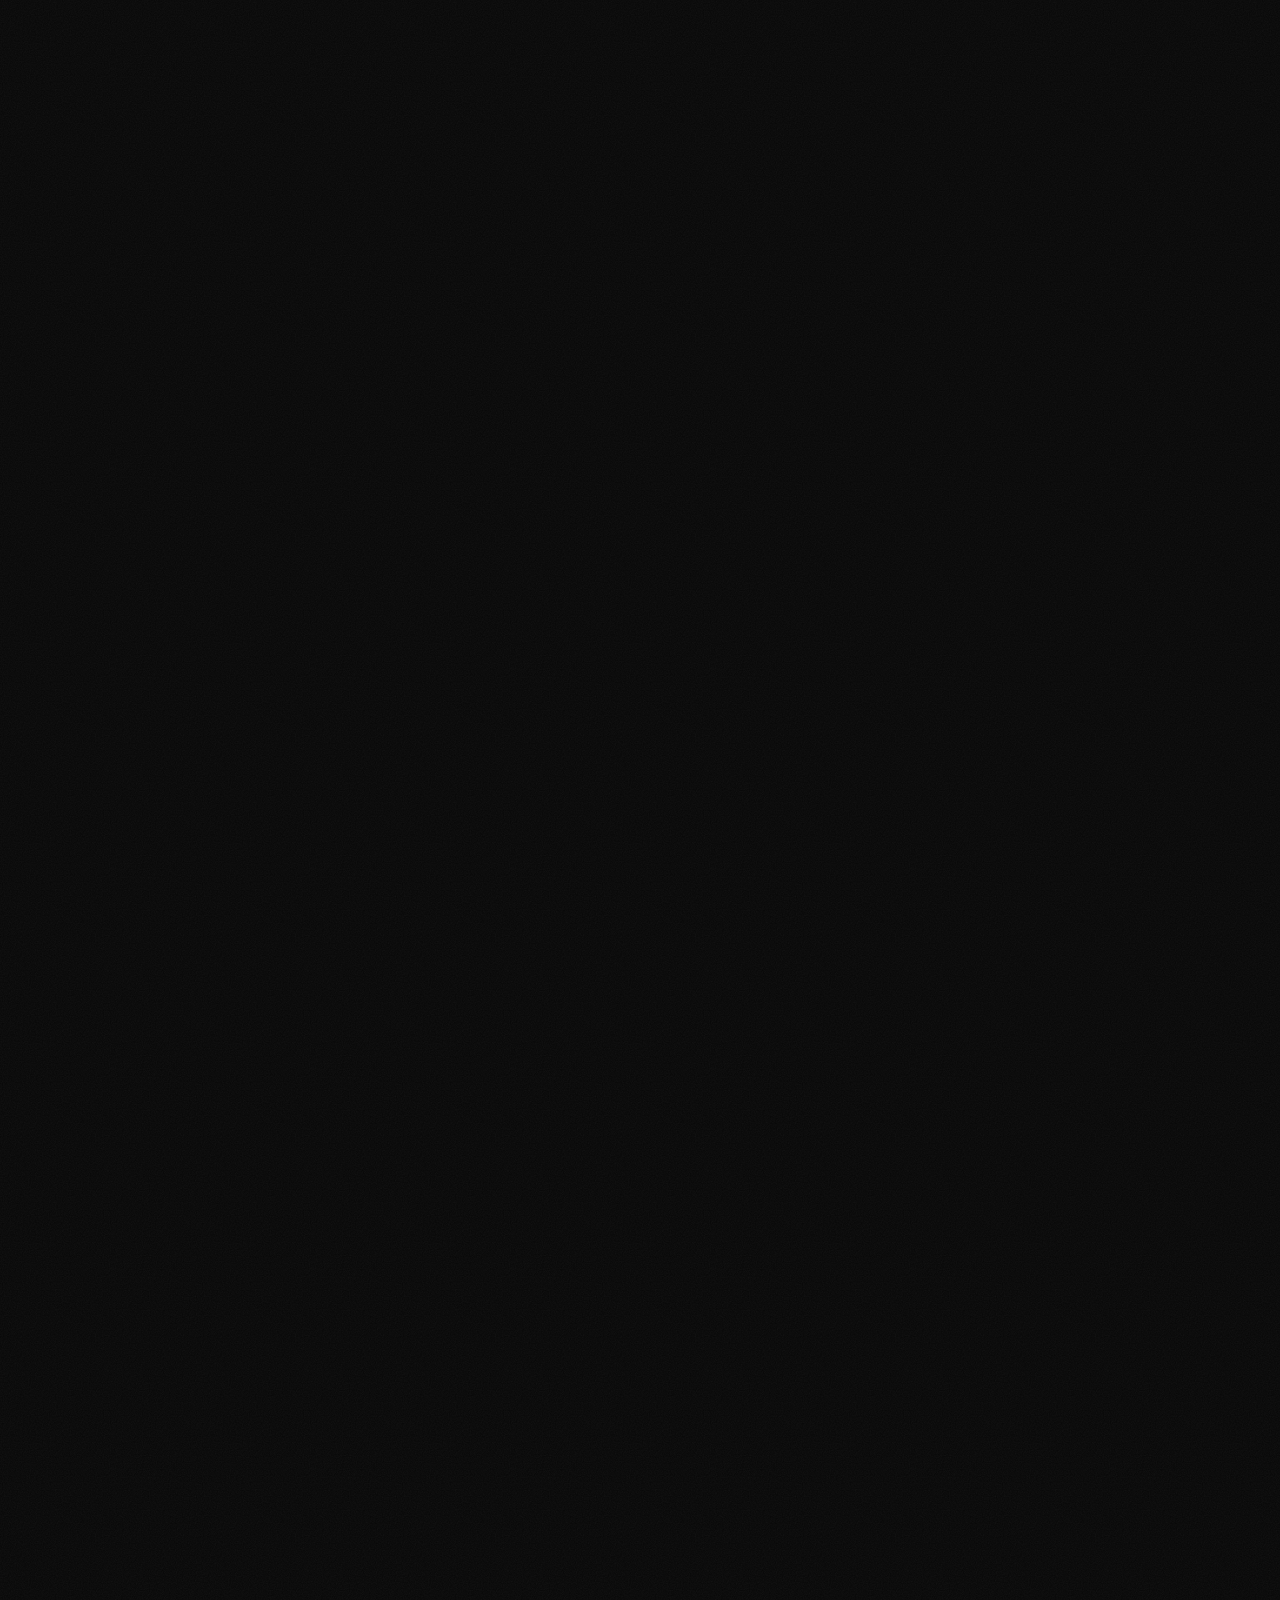
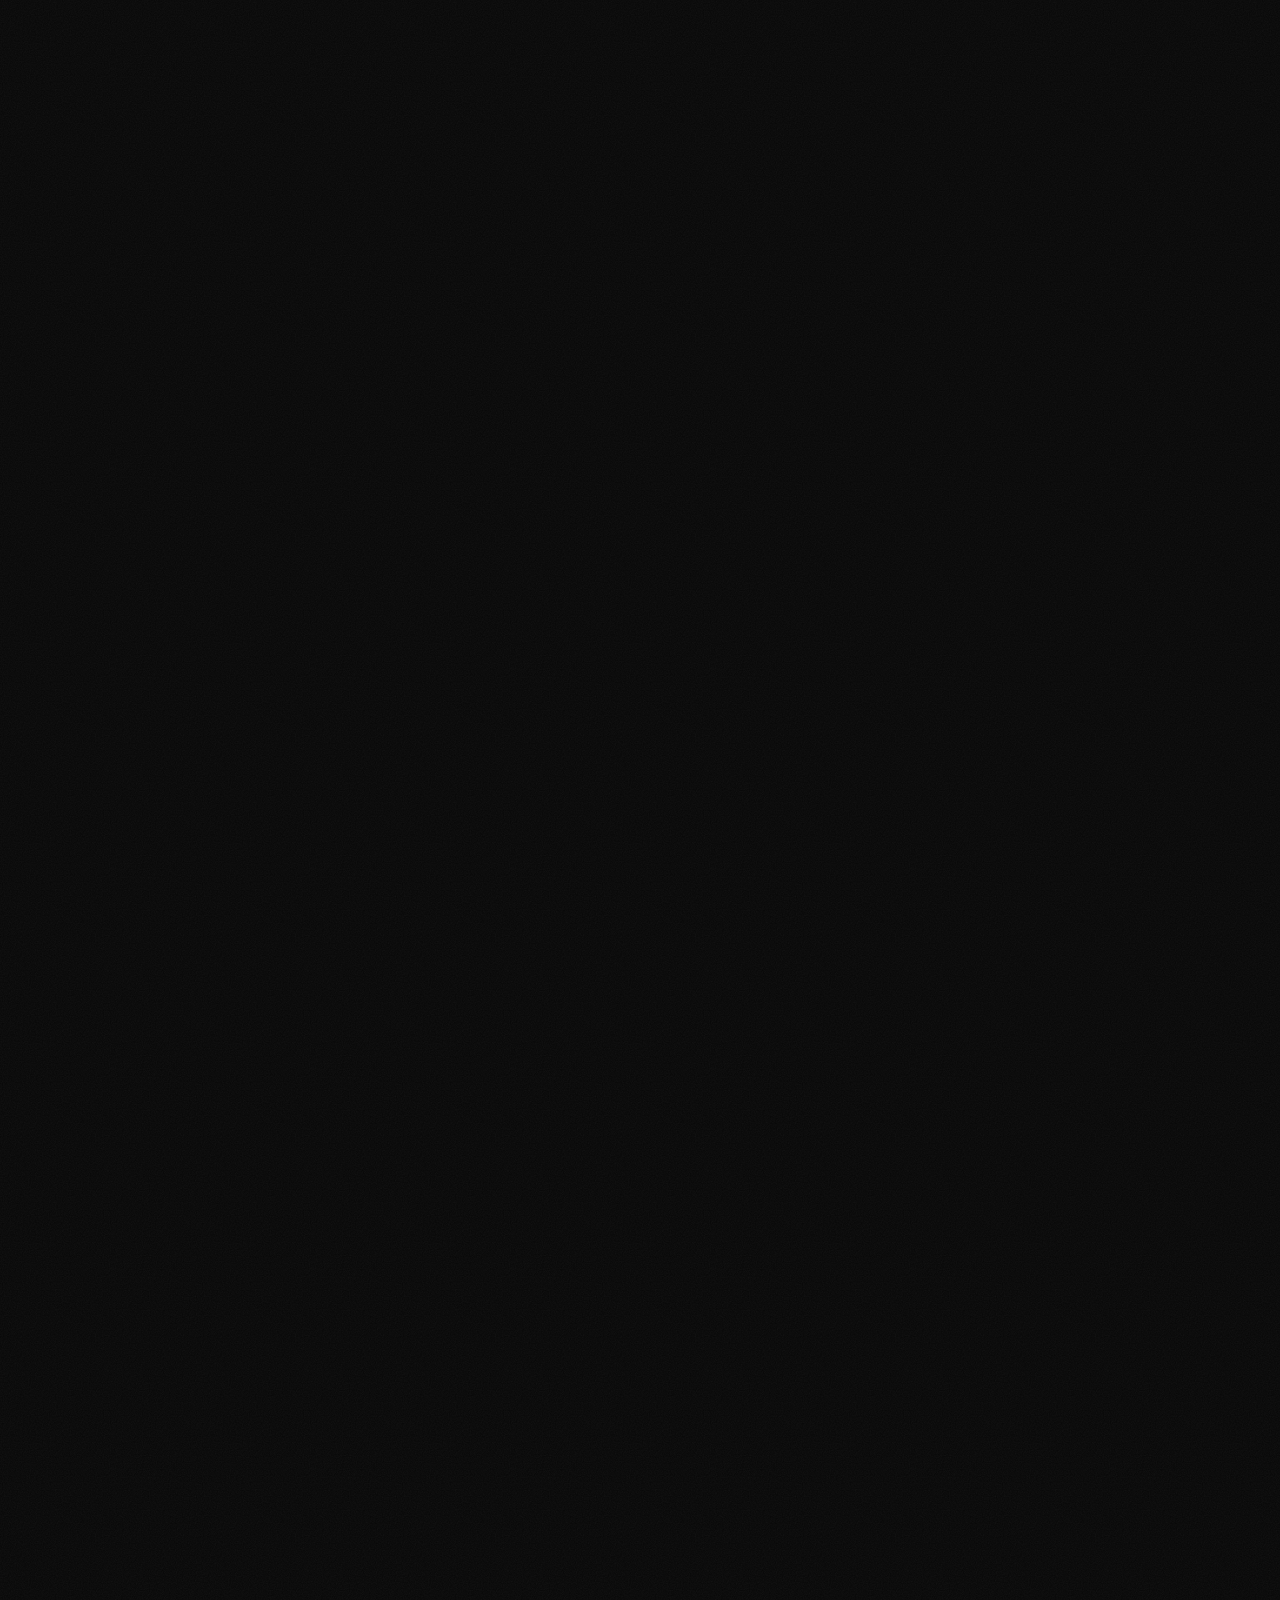
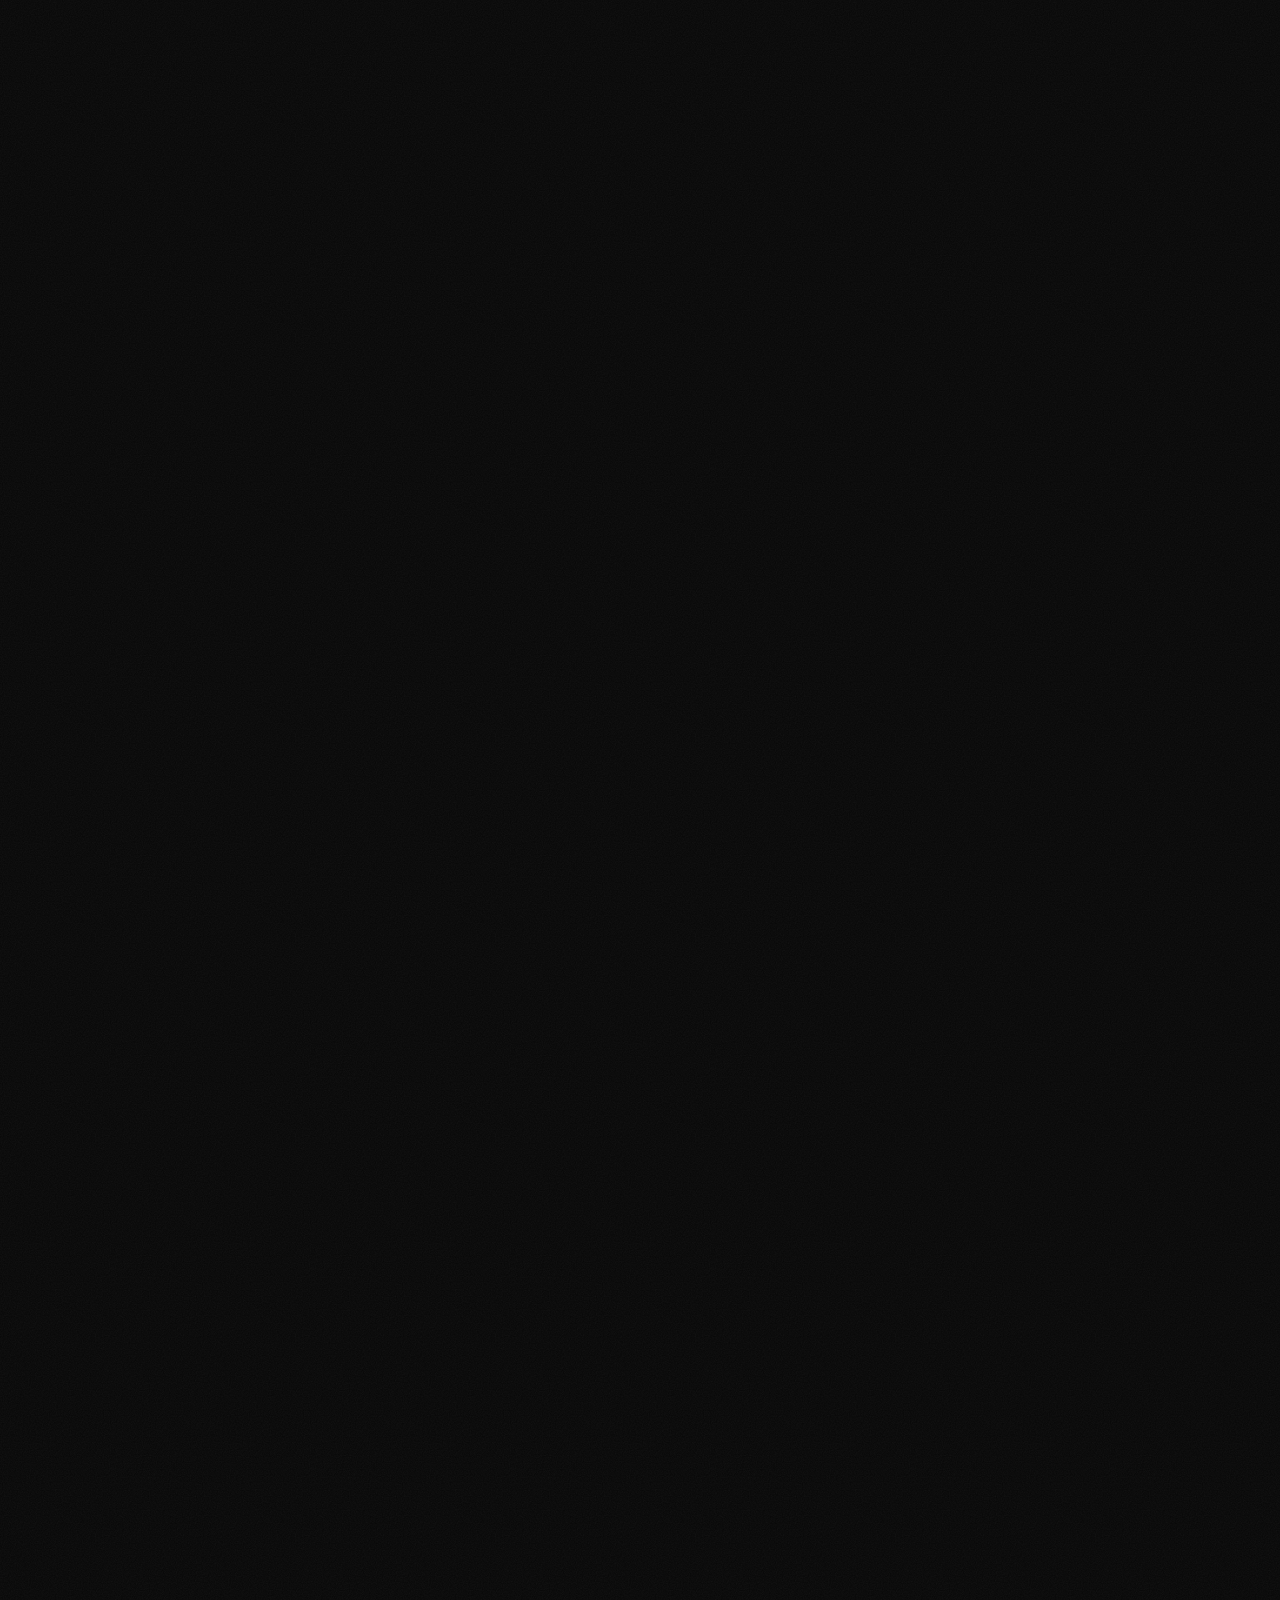
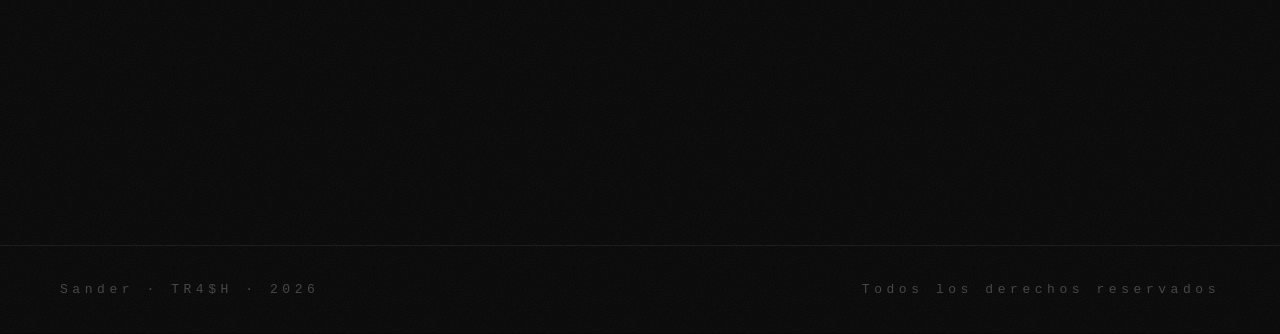
==== commit ca01f8ad: "Add files via upload" ====
--- a/index.html
+++ b/index.html
@@ -158,21 +158,30 @@
 <!-- VIDEO -->
 <section id="video-section" class="reveal">
   <p class="section-tag">// VIDEOS</p>
-  <div class="video-wrap">
-    <div class="video-ph">
-      <div class="play-btn" aria-label="Reproducir">
-        <svg viewBox="0 0 24 24"><path d="M8 5v14l11-7z"/></svg>
+  <div class="video-grid">
+    <!-- Video 1: NIÑO DE ORO -->
+    <div class="video-item">
+      <div class="video-wrap">
+        <div class="video-ph">
+          <div class="play-btn" aria-label="Reproducir">
+            <svg viewBox="0 0 24 24"><path d="M8 5v14l11-7z"/></svg>
+          </div>
+          <p class="video-note">NIÑO DE ORO</p>
+          <p class="video-note"><span><iframe src="https://www.youtube.com/embed/Eme3yupi8UI" title="NIÑO DE ORO - SANDER (Video Oficial)" frameborder="0" allow="accelerometer; autoplay; clipboard-write; encrypted-media; gyroscope; picture-in-picture; web-share" referrerpolicy="strict-origin-when-cross-origin" allowfullscreen></iframe></span></p>
+        </div>
       </div>
-      <p class="video-note">NIÑO DE ORO</p>
-      <p class="video-note"><span><iframe src="https://www.youtube.com/embed/Eme3yupi8UI" title="NIÑO DE ORO - SANDER (Video Oficial)" frameborder="0" allow="accelerometer; autoplay; clipboard-write; encrypted-media; gyroscope; picture-in-picture; web-share" referrerpolicy="strict-origin-when-cross-origin" allowfullscreen></iframe></span></p>
     </div>
-    <div class="video-wrap">
-    <div class="video-ph">
-      <div class="play-btn" aria-label="Reproducir">
-        <svg viewBox="0 0 24 24"><path d="M8 5v14l11-7z"/></svg>
+    <!-- Video 2: Placeholder -->
+    <div class="video-item">
+      <div class="video-wrap video-wrap--placeholder">
+        <div class="video-ph">
+          <div class="play-btn" aria-label="Próximamente">
+            <svg viewBox="0 0 24 24"><path d="M8 5v14l11-7z"/></svg>
+          </div>
+          <p class="video-note">PRÓXIMAMENTE</p>
+          <p class="video-note video-note--dim">· · ·</p>
+        </div>
       </div>
-      <p class="video-note">TR4$H</p>
-      <p class="video-note"><span><iframe width="951" height="535" src="https://www.youtube.com/embed/WcOKiK3CldY?list=RDWcOKiK3CldY" title="TR4$H (Video Oficial)" frameborder="0" allow="accelerometer; autoplay; clipboard-write; encrypted-media; gyroscope; picture-in-picture; web-share" referrerpolicy="strict-origin-when-cross-origin" allowfullscreen></iframe></span></p>
     </div>
   </div>
 </section>
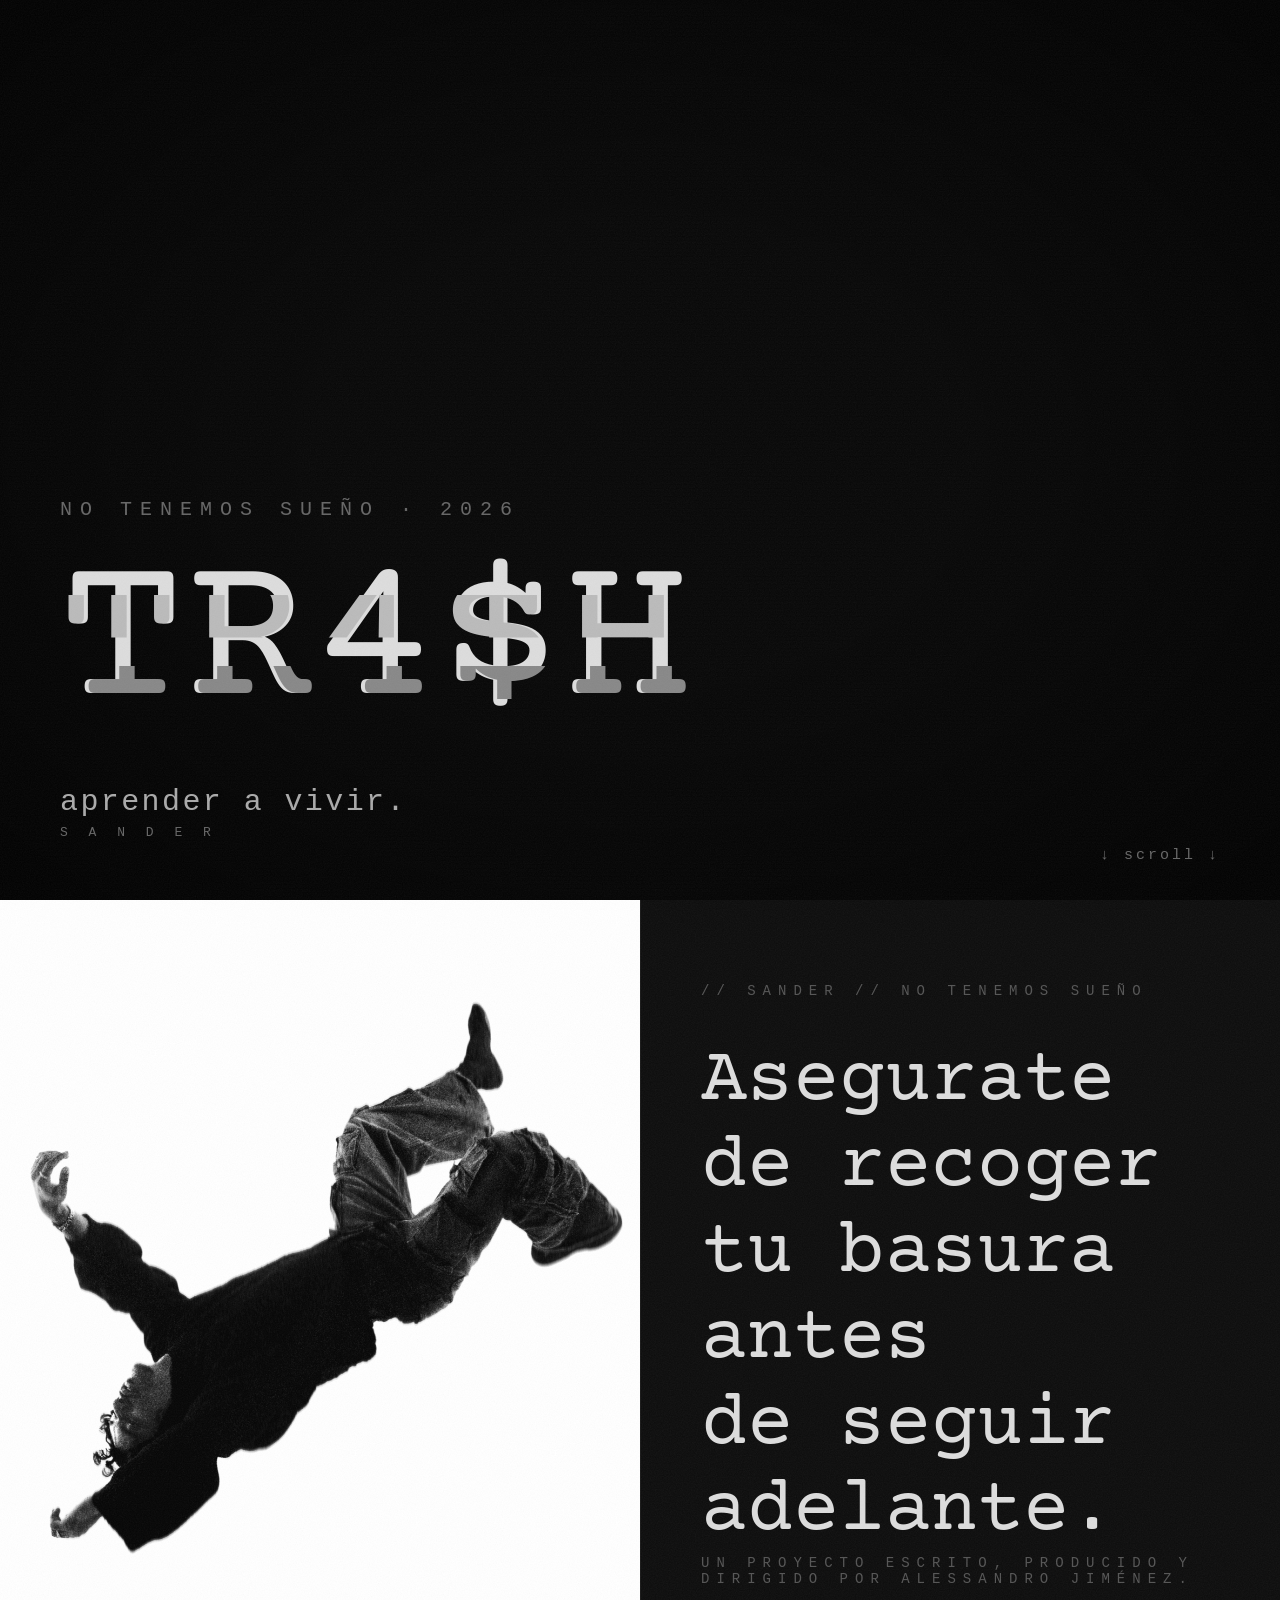
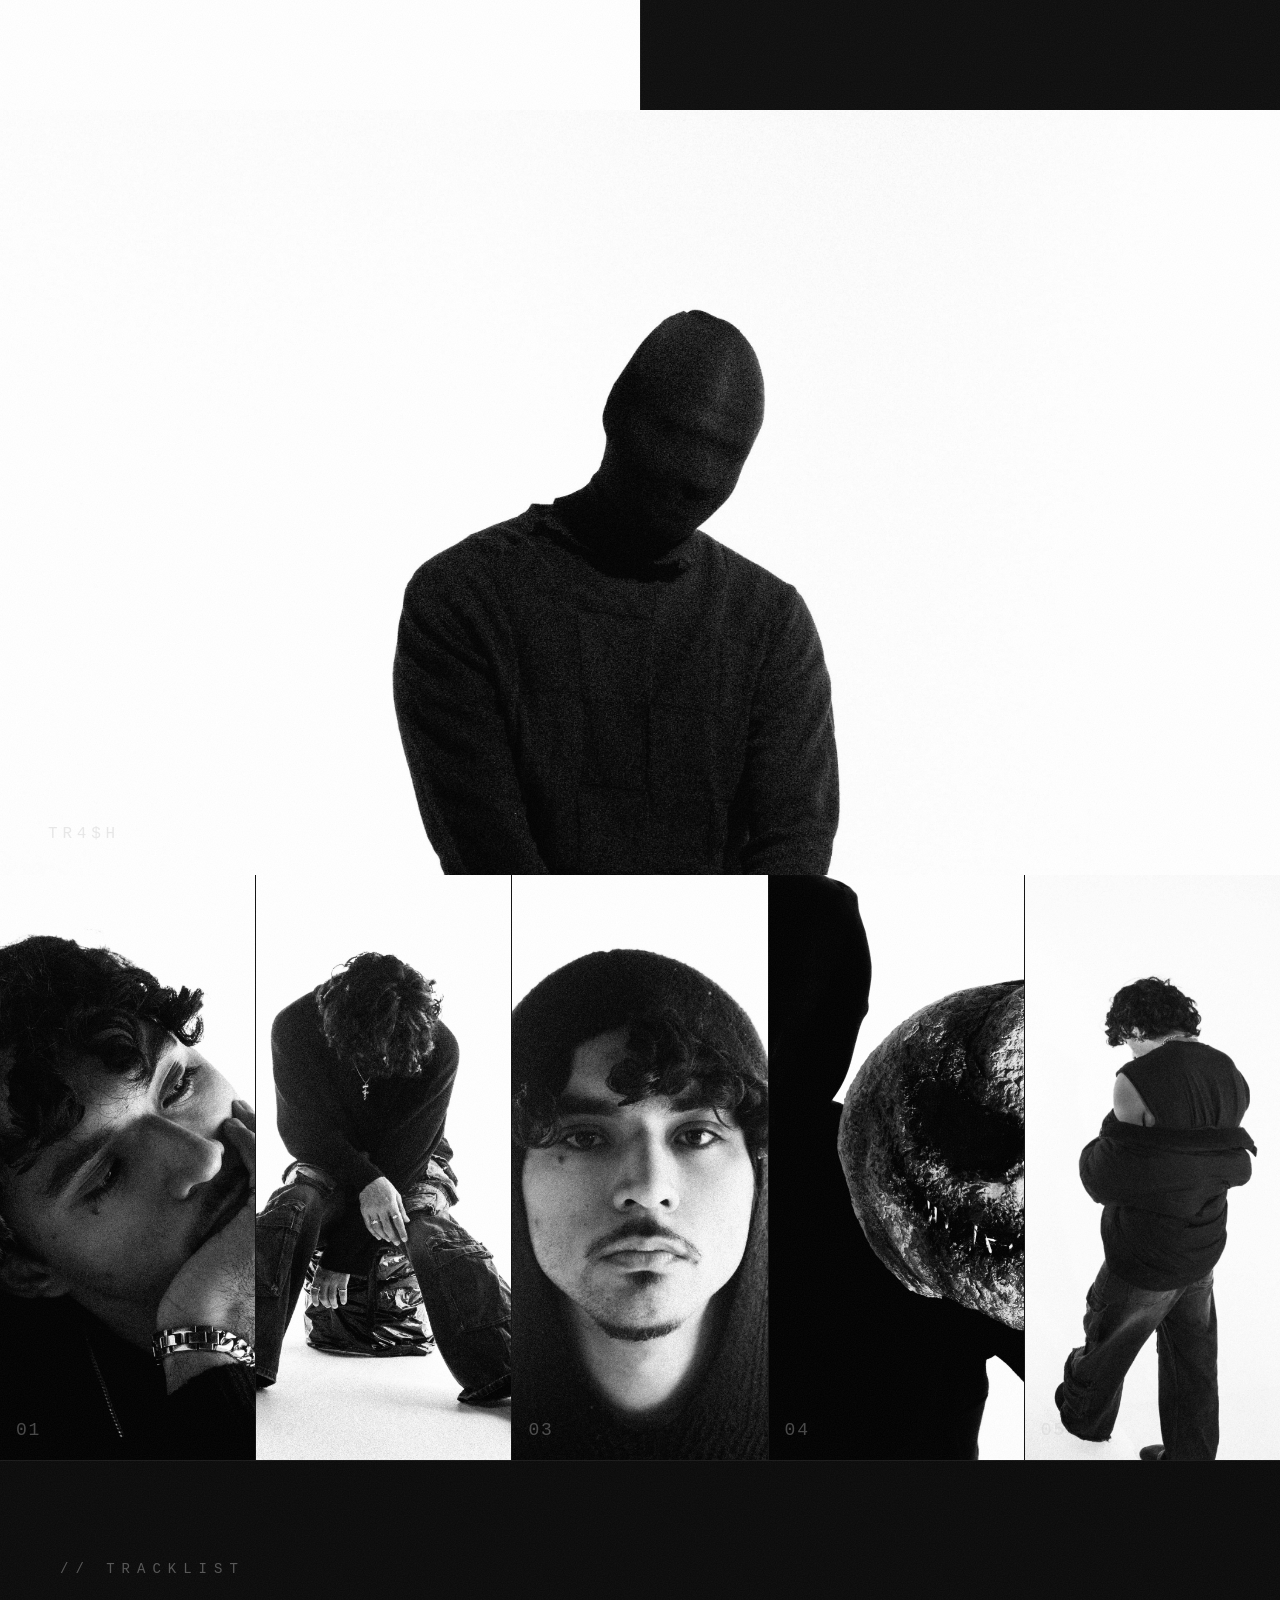
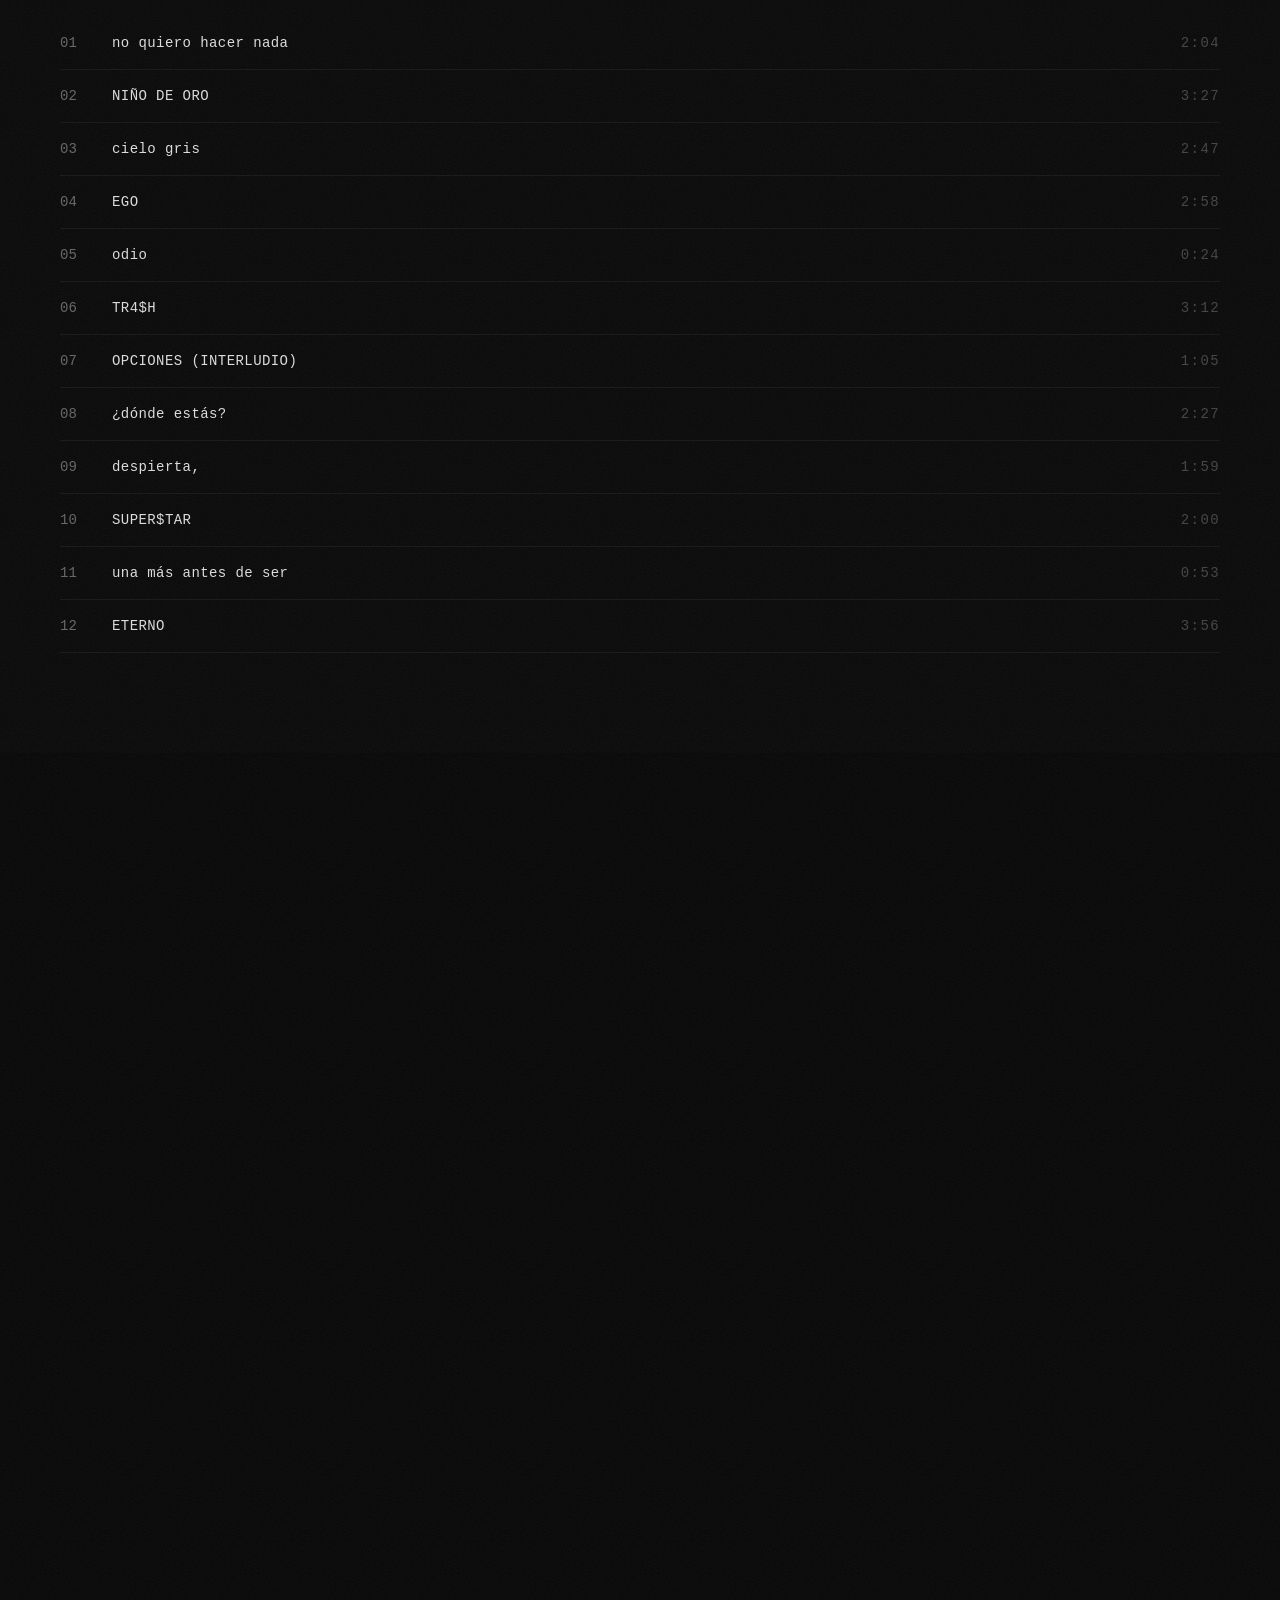
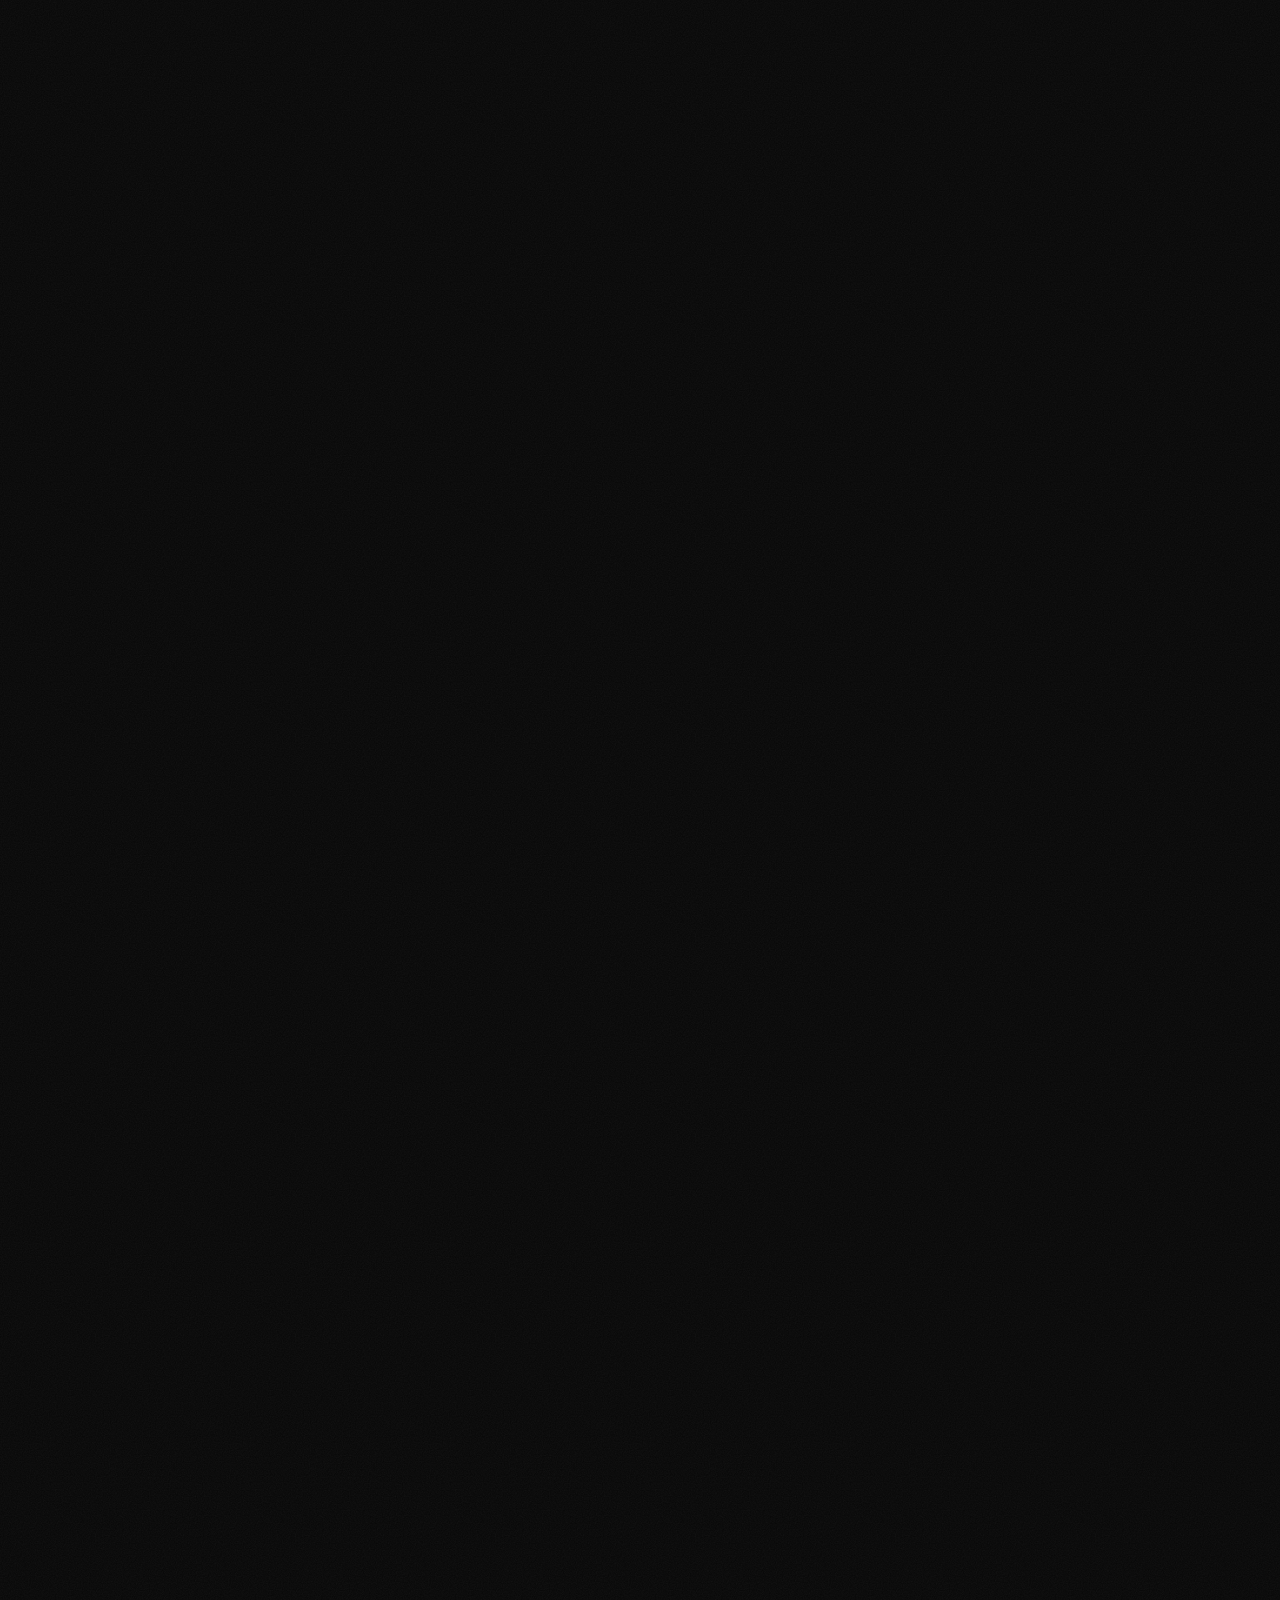
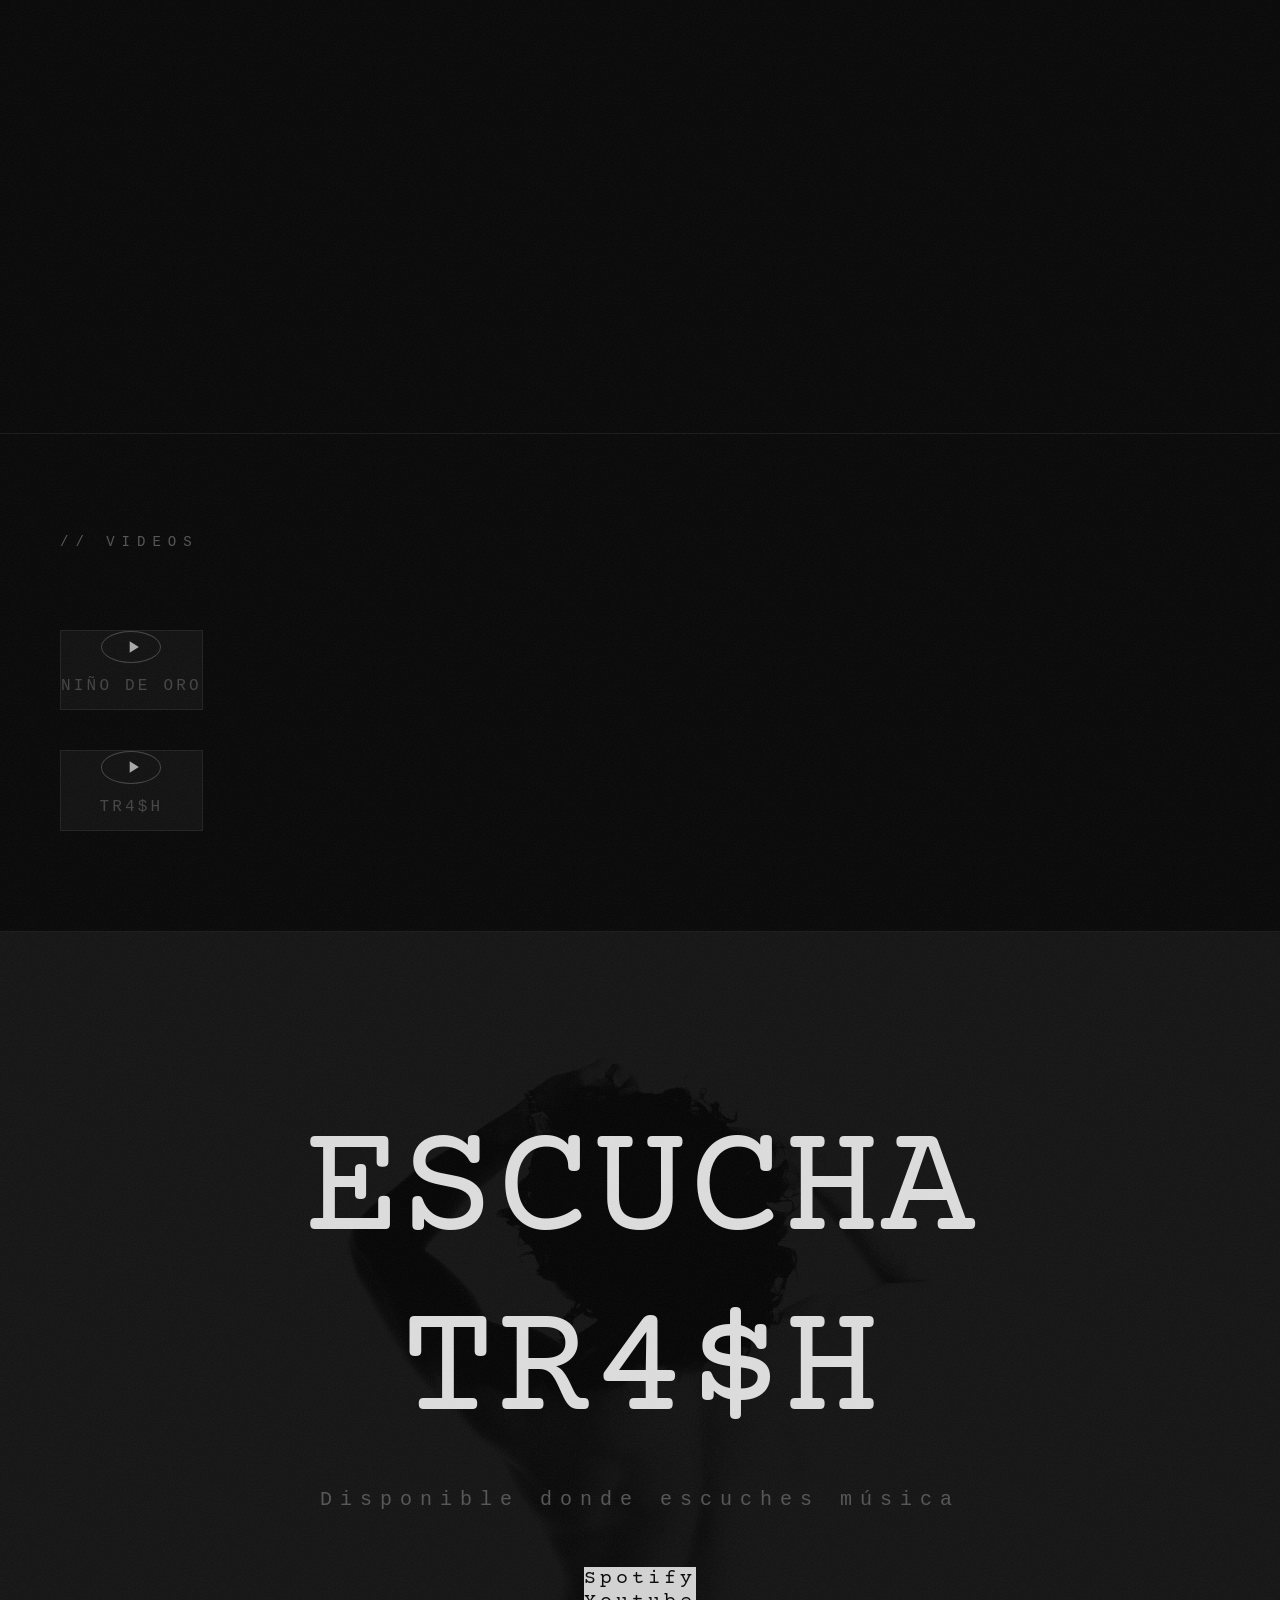
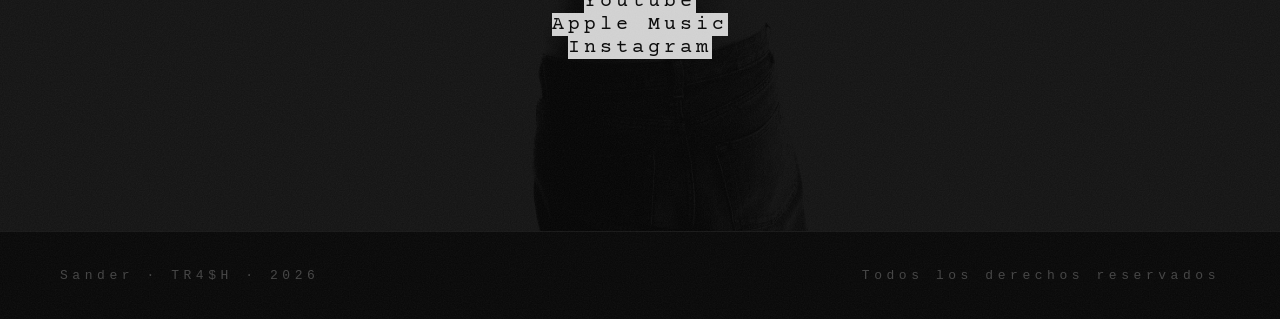
==== commit c329f11f: "added tr4sh video" ====
--- a/index.html
+++ b/index.html
@@ -175,11 +175,12 @@
     <div class="video-item">
       <div class="video-wrap video-wrap--placeholder">
         <div class="video-ph">
-          <div class="play-btn" aria-label="Próximamente">
+          <div class="play-btn" aria-label="Reproducir">
             <svg viewBox="0 0 24 24"><path d="M8 5v14l11-7z"/></svg>
           </div>
-          <p class="video-note">PRÓXIMAMENTE</p>
-          <p class="video-note video-note--dim">· · ·</p>
+          <p class="video-note">TR4$H</p>
+          <p class="video-note"><span><iframe width="951" height="535" src="https://www.youtube.com/embed/WcOKiK3CldY?list=RDWcOKiK3CldY" title="TR4$H (Video Oficial)" frameborder="0" allow="accelerometer; autoplay; clipboard-write; encrypted-media; gyroscope; picture-in-picture; web-share" referrerpolicy="strict-origin-when-cross-origin" allowfullscreen></iframe></span></p>
+        </div>
         </div>
       </div>
     </div>
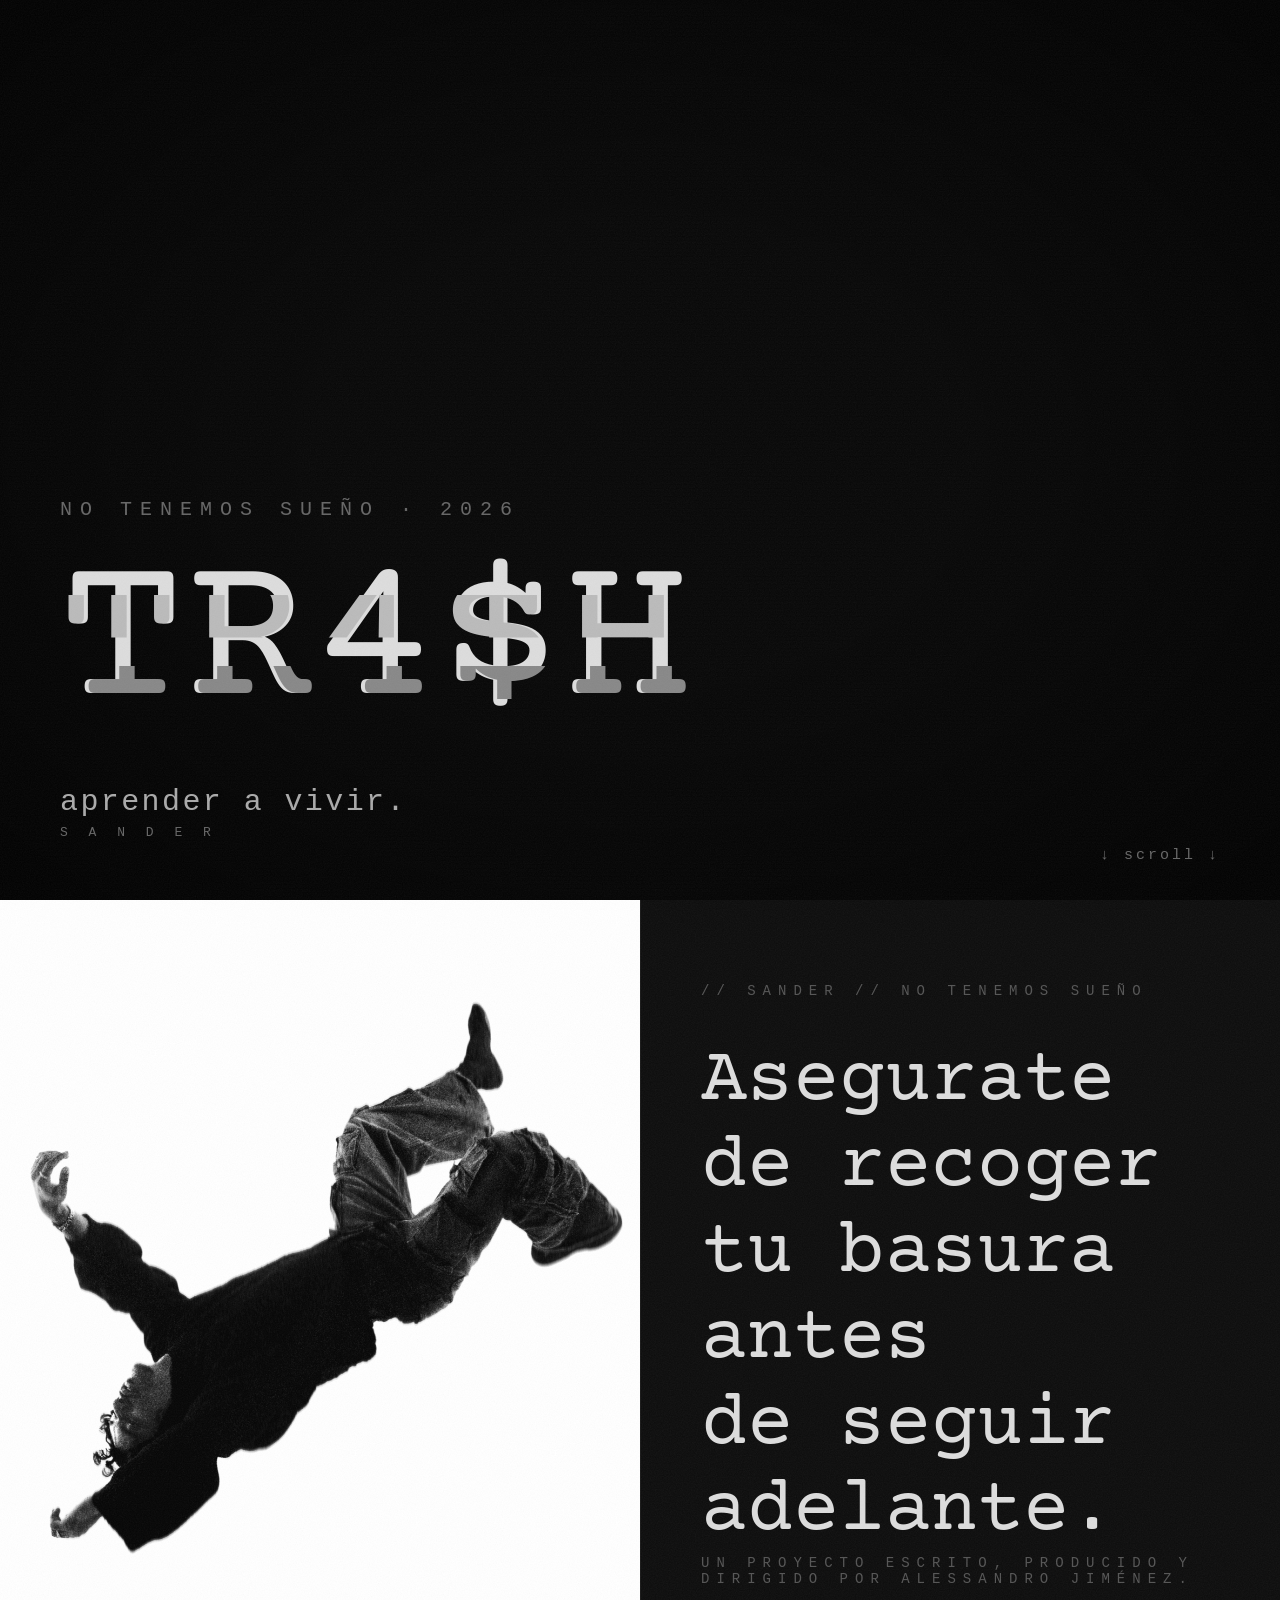
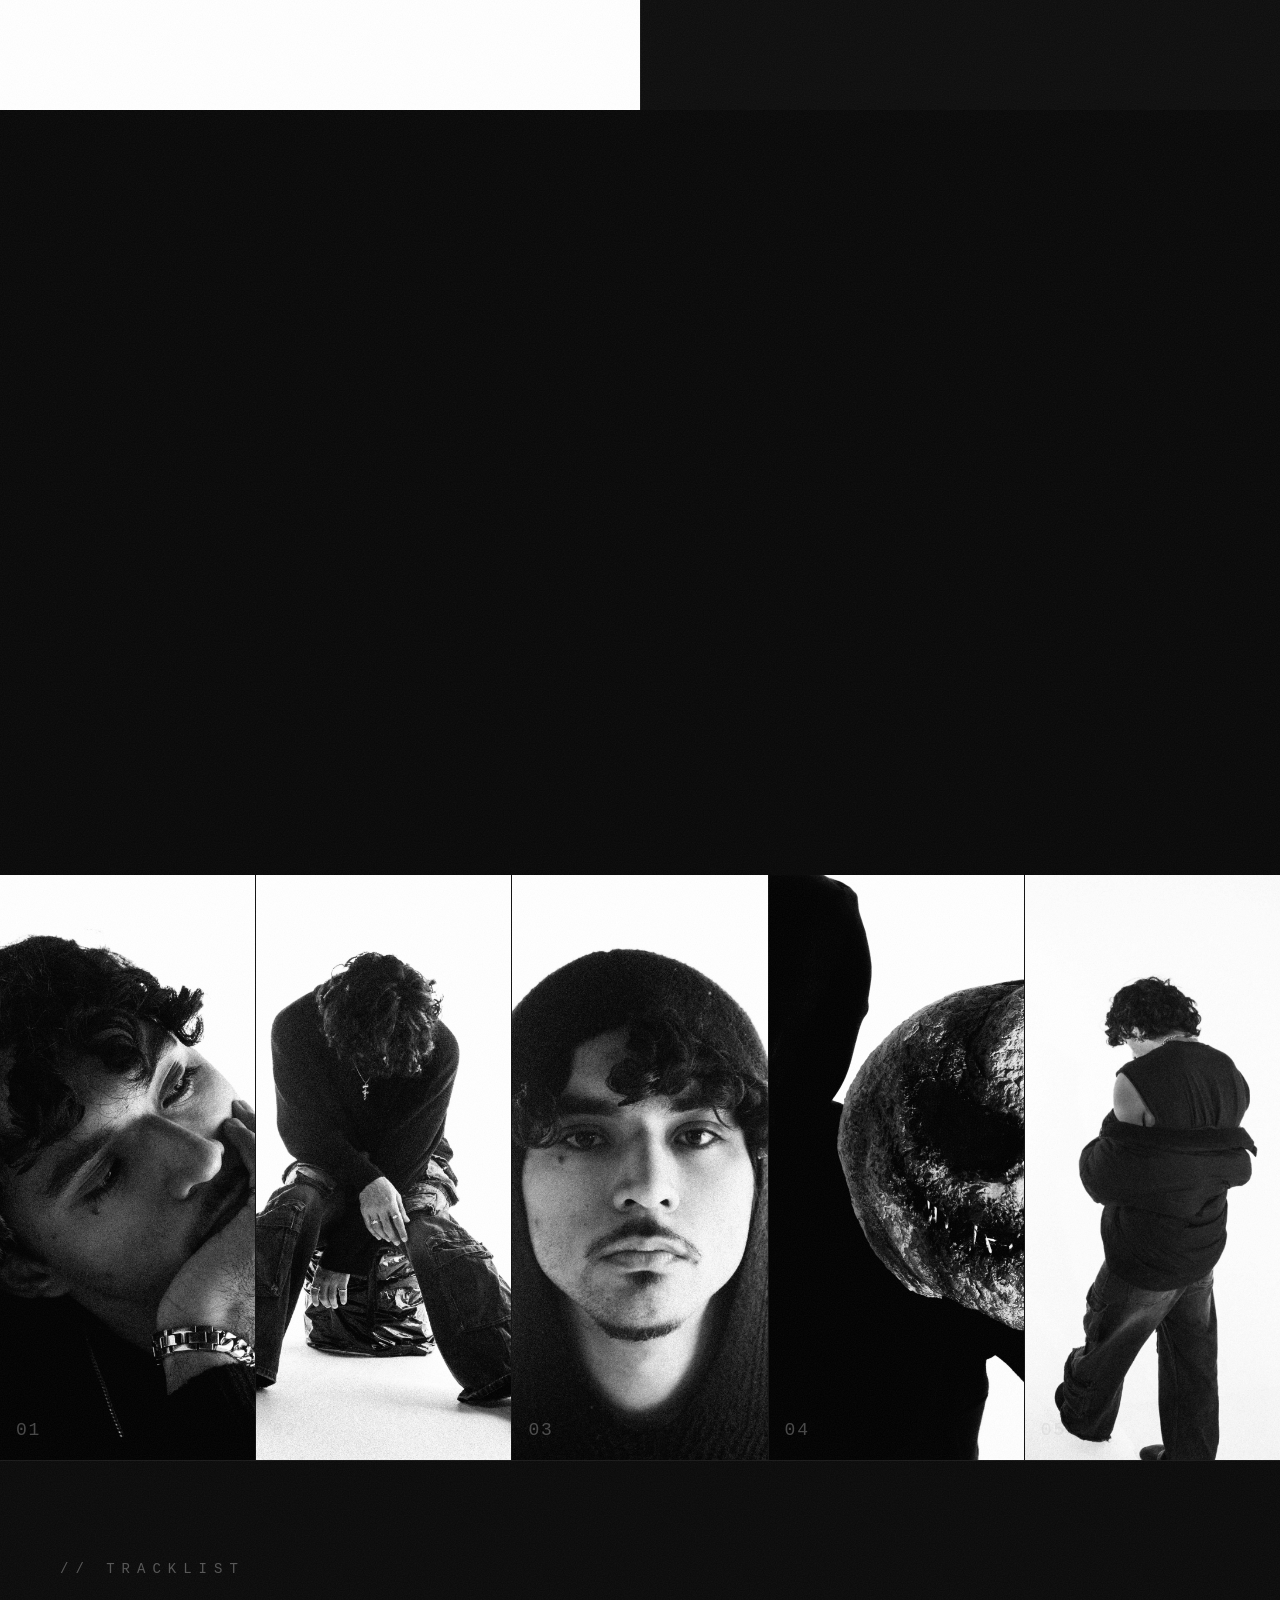
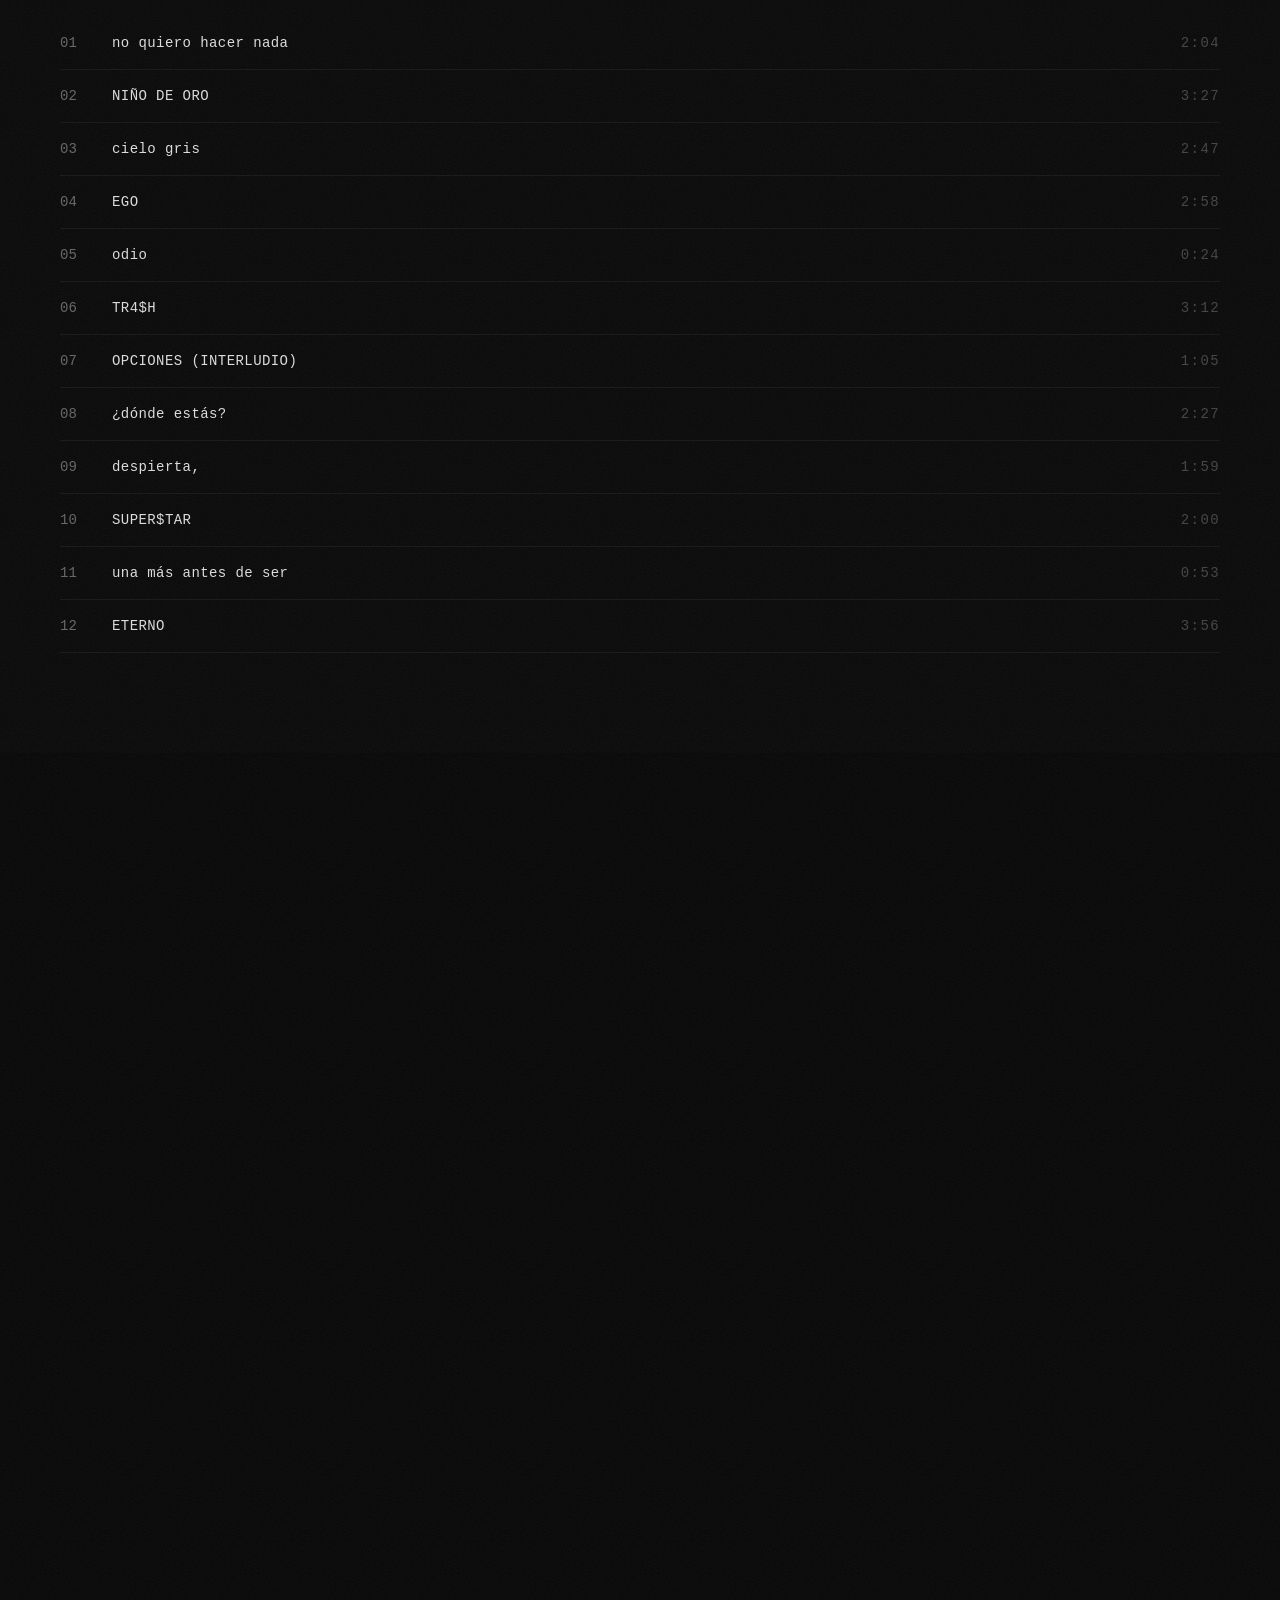
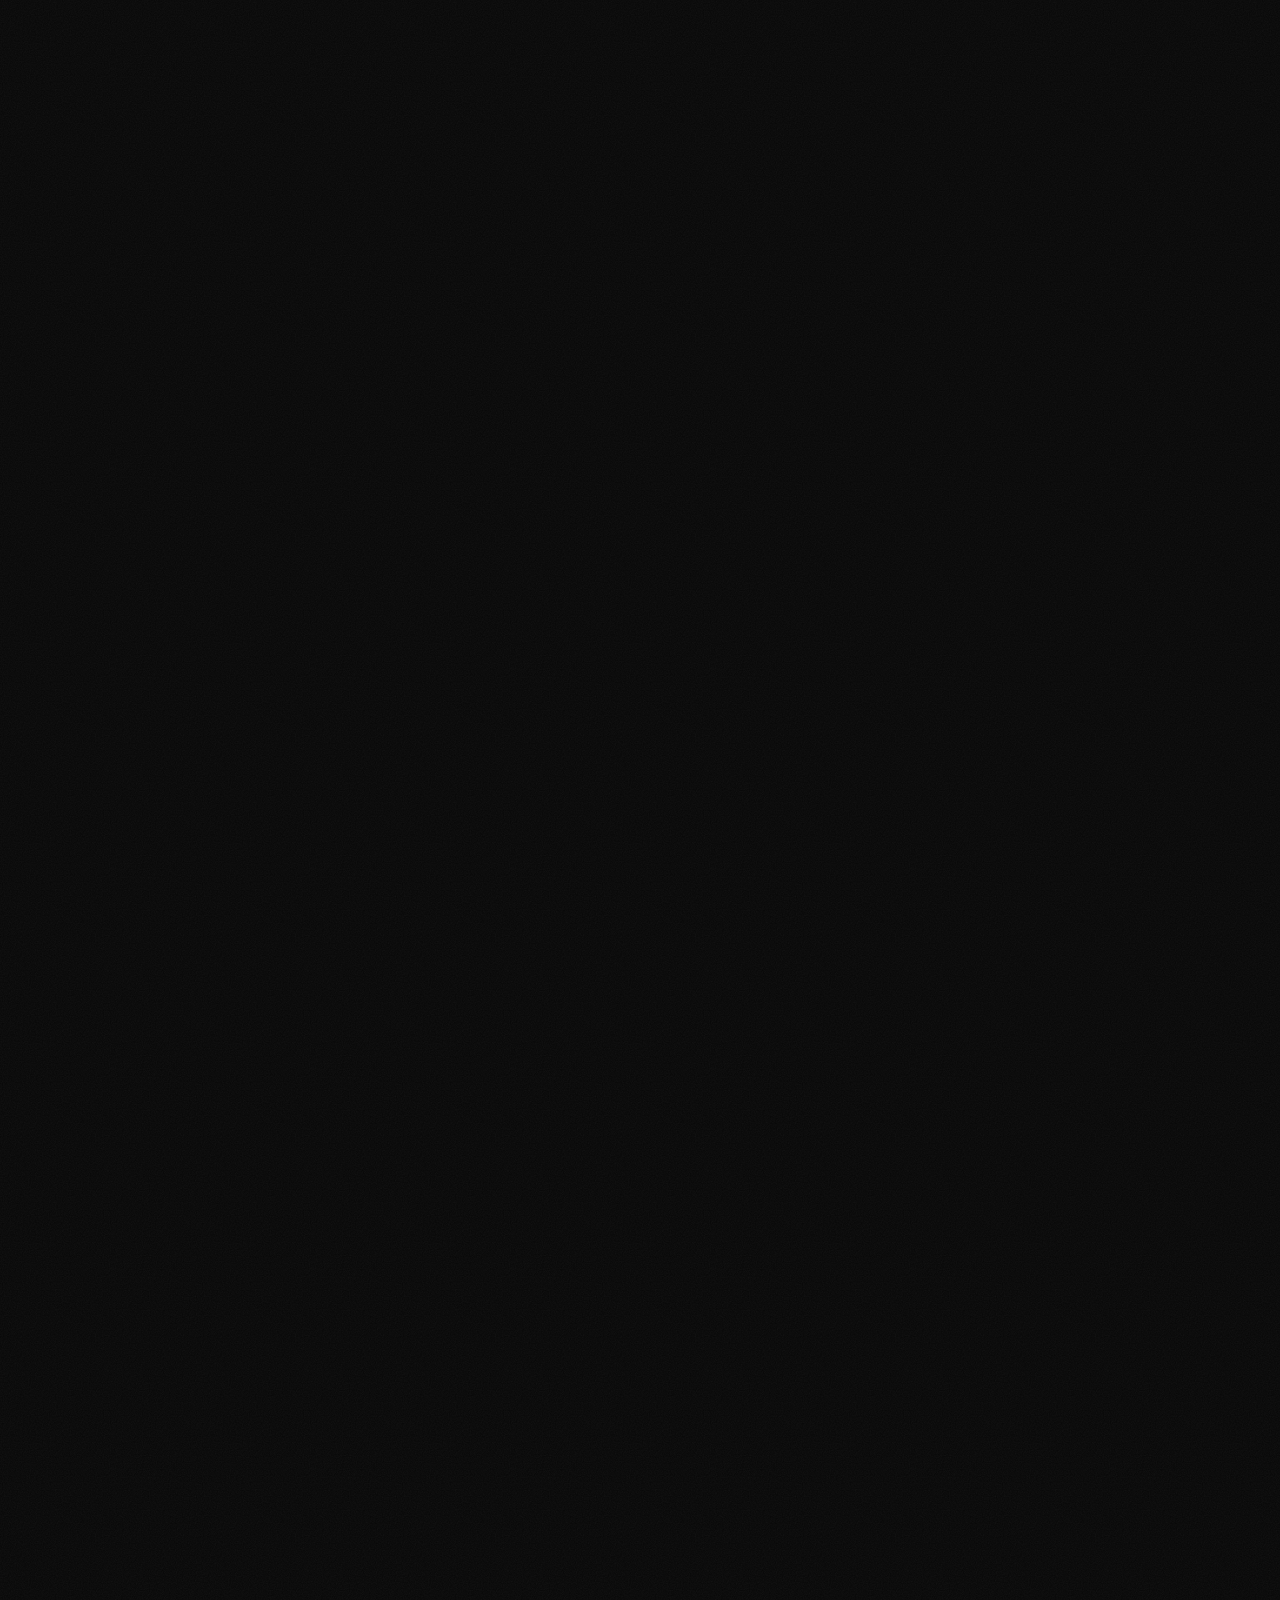
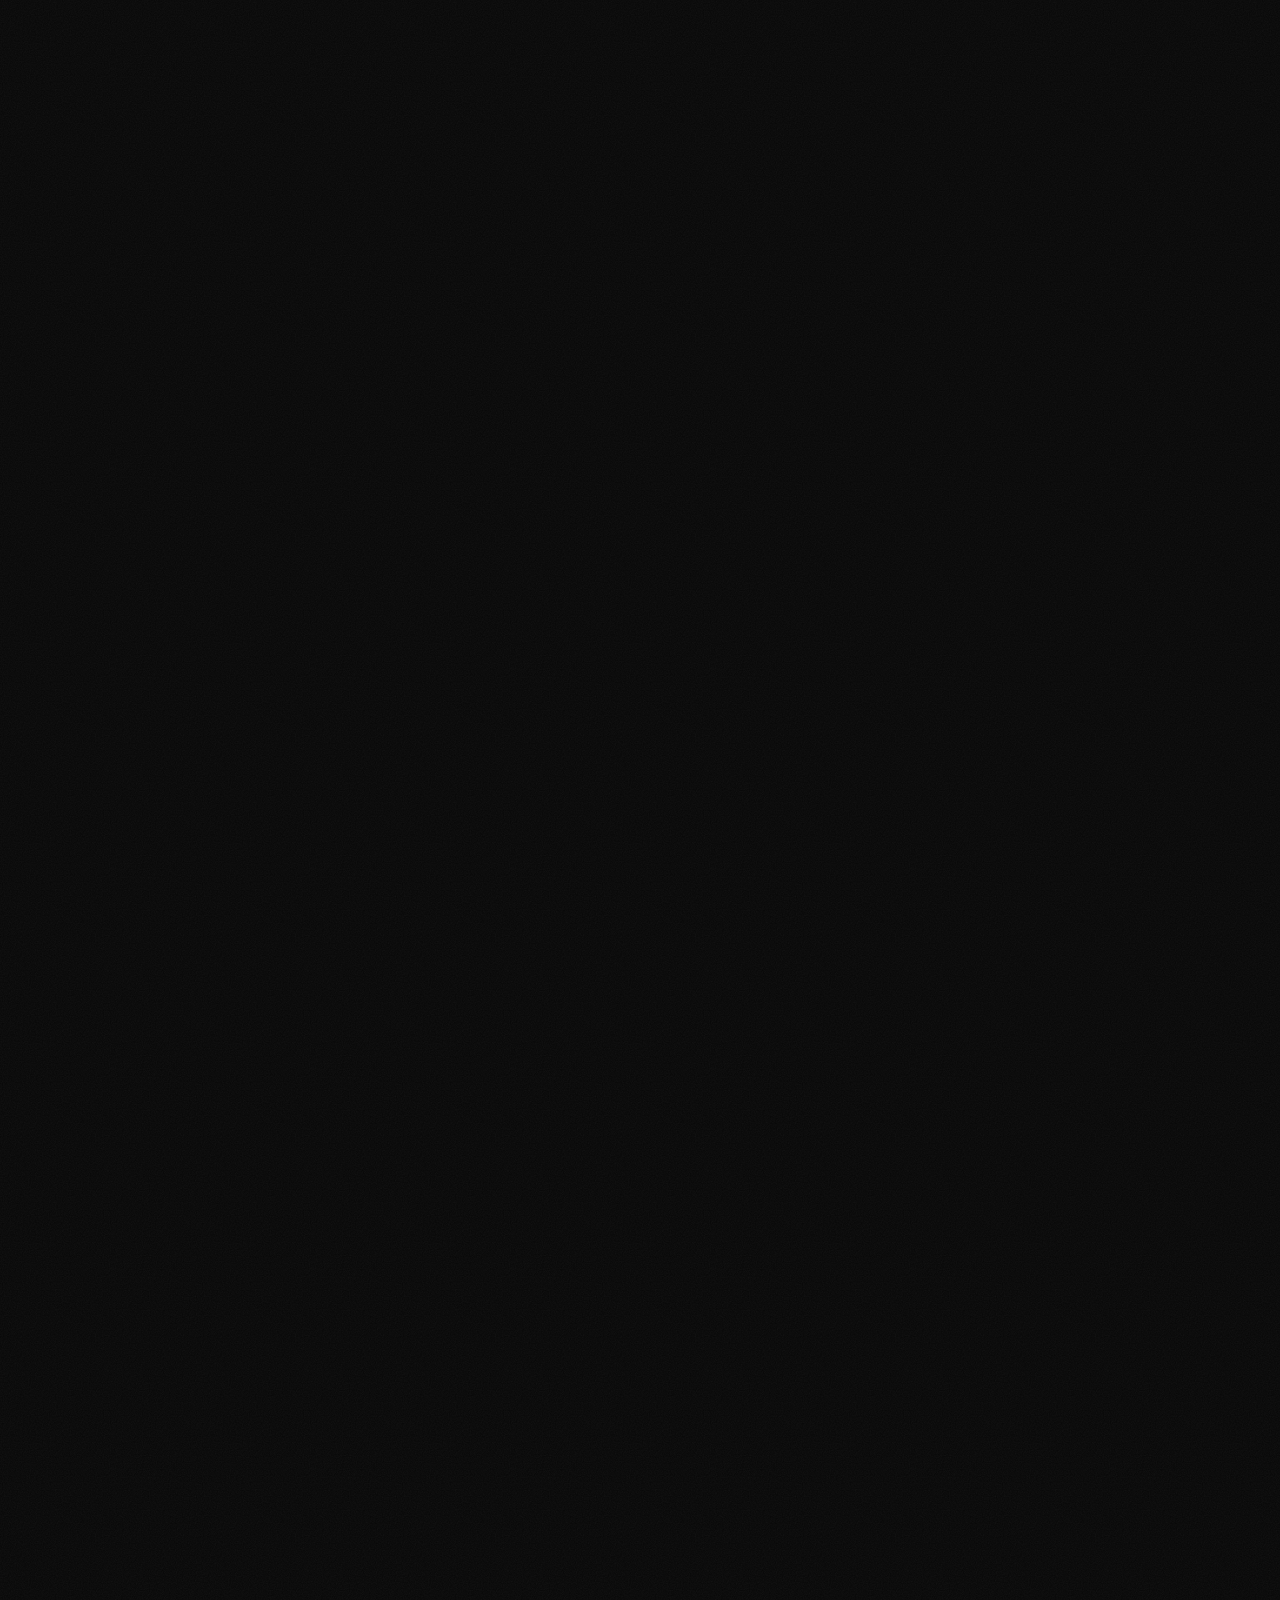
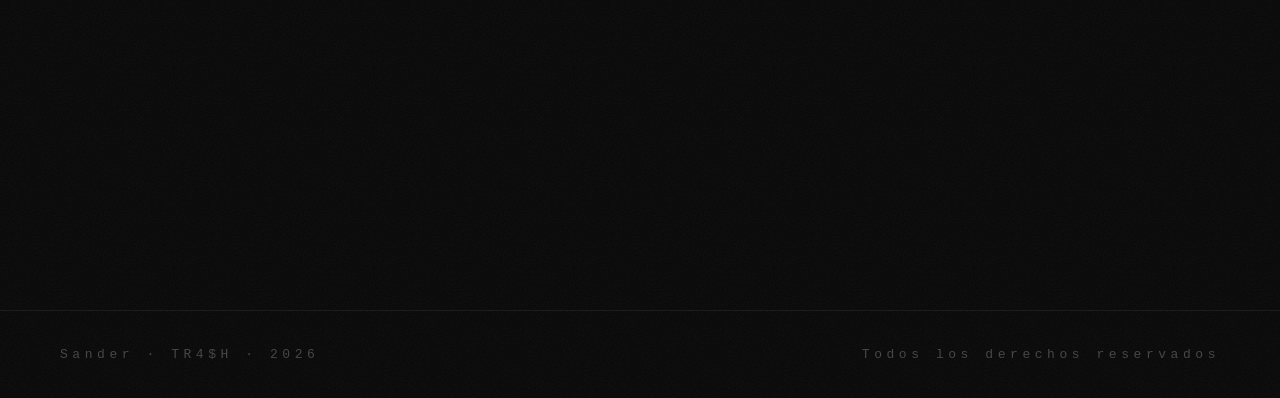
==== commit c6996a80: "updated video cds" ====
--- a/index.html
+++ b/index.html
@@ -132,7 +132,9 @@
 
 <!-- FOTO FULLWIDTH 2 -->
 <div class="fullwidth-photo reveal">
-<a href="https://www.instagram.com/p/DZJjDUDjt7G/?img_index=1" target="_blank" rel="noopener noreferrer"><img src="assets/public/cds.webp" alt=""></a>
+<a href="https://www.instagram.com/p/DZJjDUDjt7G/?img_index=1" target="_blank" rel="noopener noreferrer">  <video class="hero-img" autoplay muted loop playsinline poster="">
+    <source src="assets/public/animacion.webm" type="video/webm">
+  </video></a>
   <span class="caption">Sander · 2026</span>
 </div>
 
@@ -171,7 +173,7 @@
         </div>
       </div>
     </div>
-    <!-- Video 2: Placeholder -->
+    <!-- Video 2: TR4$H -->
     <div class="video-item">
       <div class="video-wrap video-wrap--placeholder">
         <div class="video-ph">
--- a/assets/css/styles.css
+++ b/assets/css/styles.css
@@ -355,20 +355,31 @@
 #video-section {
   background: #080808;
   padding: 100px 60px;
+  border-top: 1px solid #1a1a1a;
+}
+.video-grid {
+  display: grid;
+  grid-template-columns: 1fr 1fr;
+  gap: 24px;
+  margin-top: 40px;
+  width: 100%;
+}
+.video-item {
   display: flex;
   flex-direction: column;
-  align-items: flex-start;
-  border-top: 1px solid #1a1a1a;
 }
 .video-wrap {
   width: 100%;
-  max-width: 860px;
   aspect-ratio: 16/9;
   background: #111;
   border: 1px solid #222;
   position: relative;
   overflow: hidden;
-  margin-top: 40px;
+}
+.video-wrap--placeholder {
+  border-style: dashed;
+  border-color: #1e1e1e;
+  background: #0c0c0c;
 }
 .video-ph {
   width: 100%; height: 100%;
@@ -385,12 +396,19 @@
   cursor: pointer;
   transition: border-color 0.2s, transform 0.2s;
 }
+.video-wrap--placeholder .play-btn {
+  border-color: #222;
+  cursor: default;
+}
 .play-btn:hover { border-color: #999; transform: scale(1.08); }
+.video-wrap--placeholder .play-btn:hover { border-color: #222; transform: none; }
 .play-btn svg { width: 20px; height: 20px; fill: #aaa; margin-left: 3px; }
+.video-wrap--placeholder .play-btn svg { fill: #333; }
 .video-note {
   font-family: 'VT323', monospace; font-size: 16px;
   color: #444; letter-spacing: 0.2em;
 }
+.video-note--dim { color: #252525; letter-spacing: 0.5em; }
 .video-note span { color: #333; font-size: 13px; }
 
 /* ===== PRE-SAVE ===== */
@@ -524,6 +542,7 @@
 
   /* VIDEO */
   #video-section { padding: 64px 24px; }
+  .video-grid { grid-template-columns: 1fr; gap: 16px; }
 
   /* PRE-SAVE */
   #presave { padding: 64px 24px; }
@@ -540,12 +559,6 @@
 }
 
 /* ===== IFRAME RESPONSIVE ===== */
-.video-wrap {
-  position: relative;
-  width: 100%;
-  max-width: 860px;
-}
-
 .video-ph iframe {
   width: 100%;
   height: 100%;
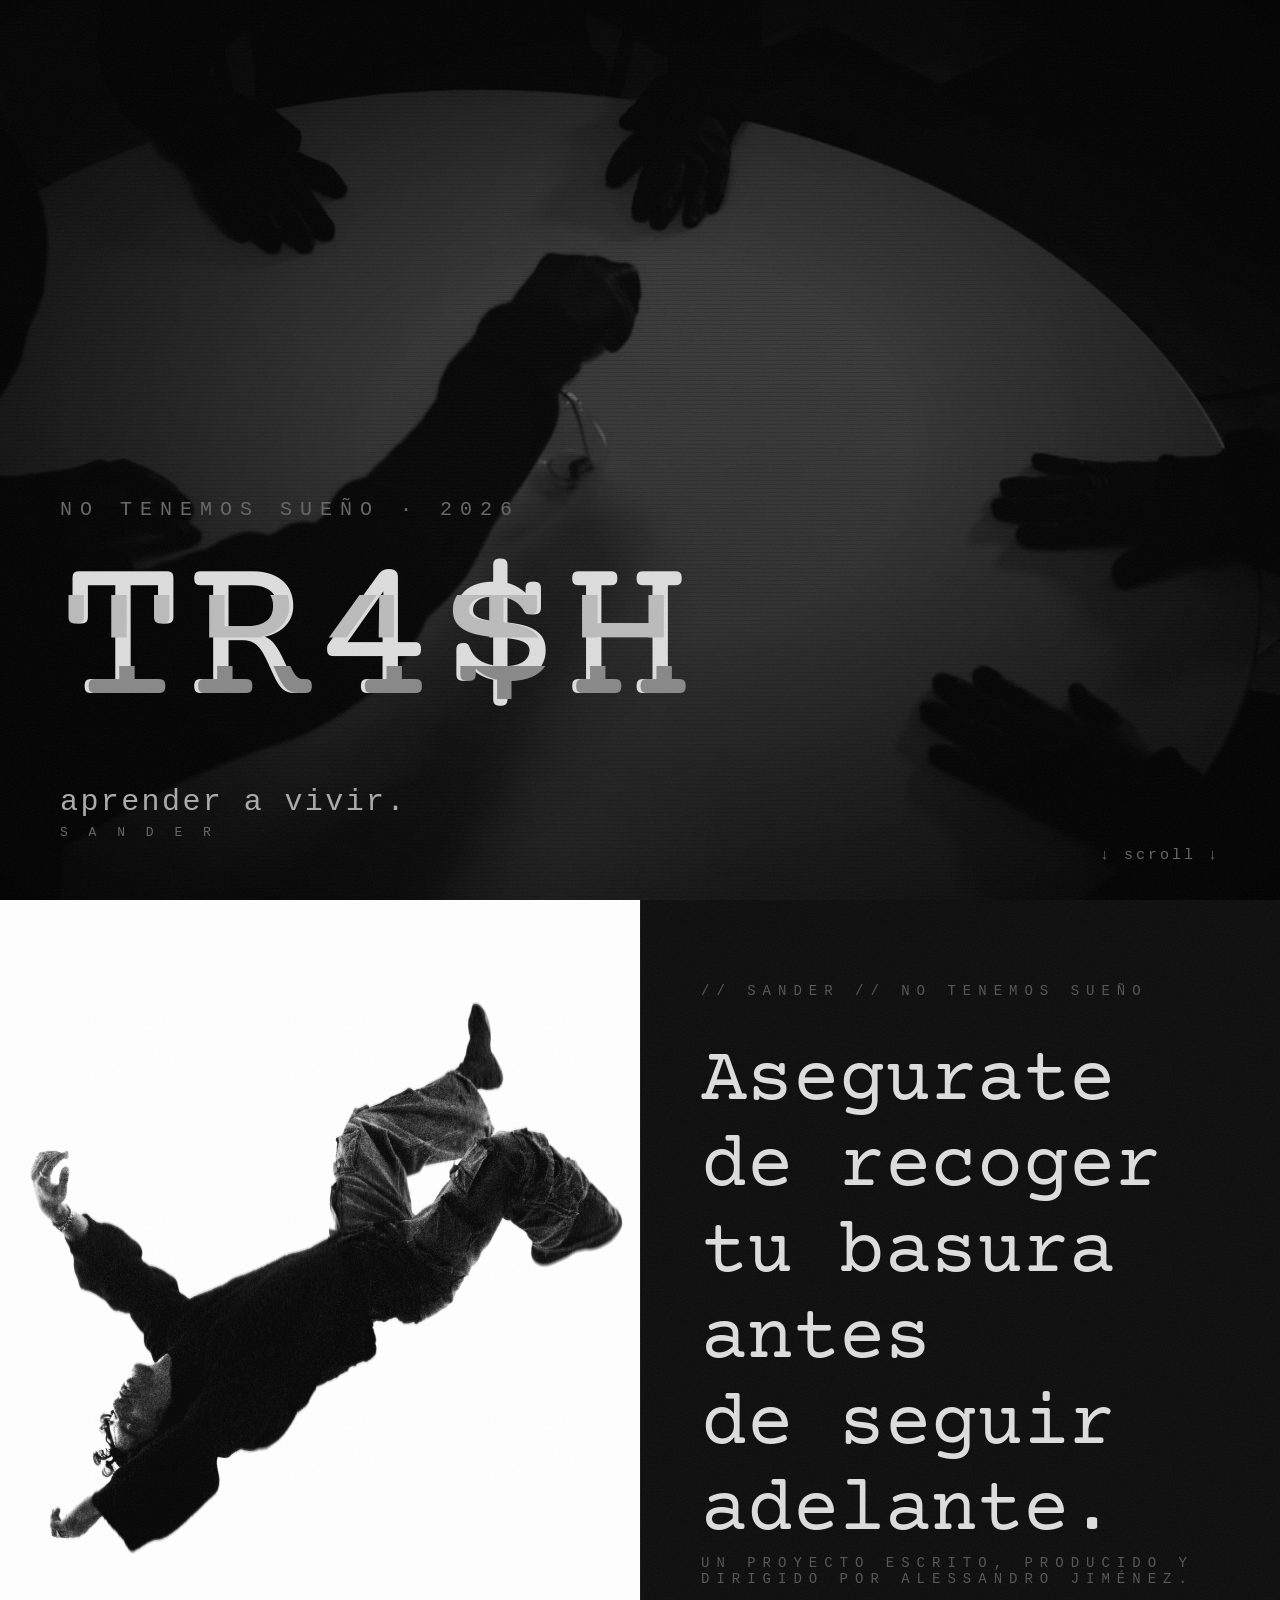
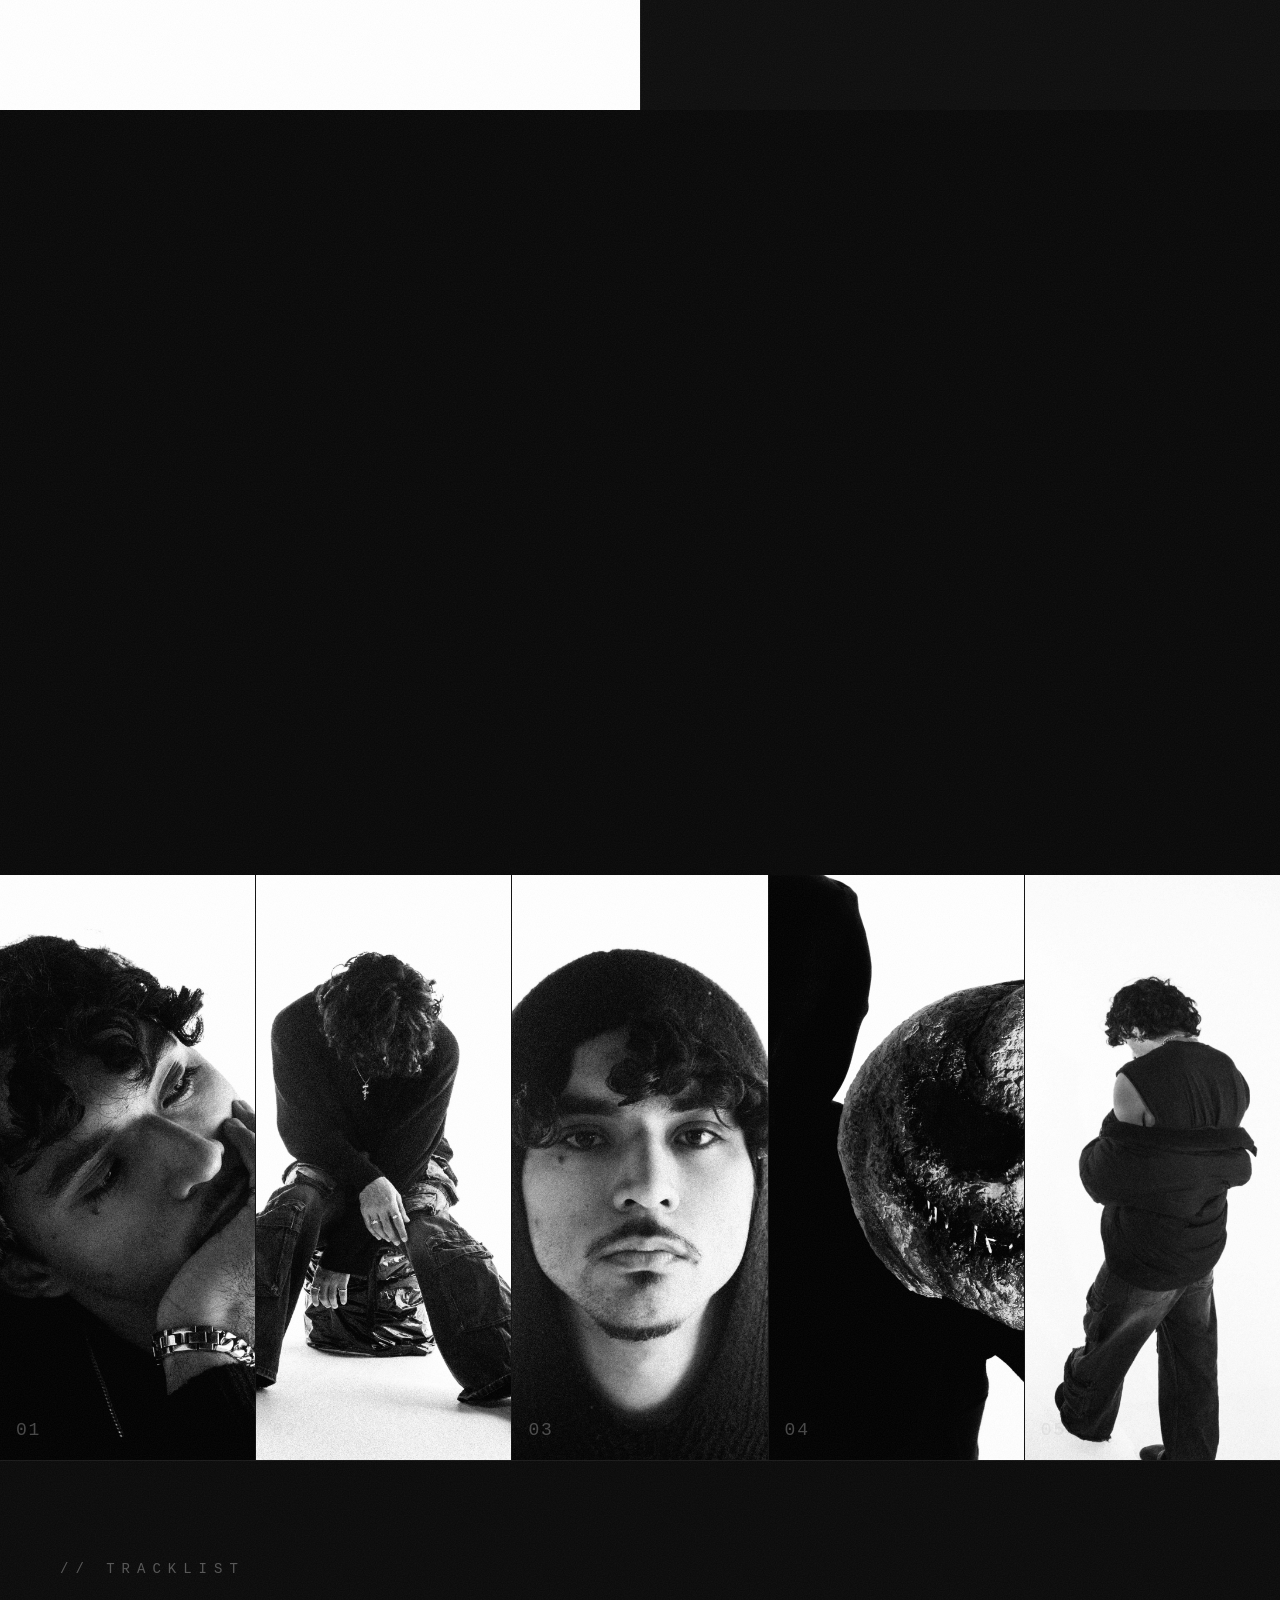
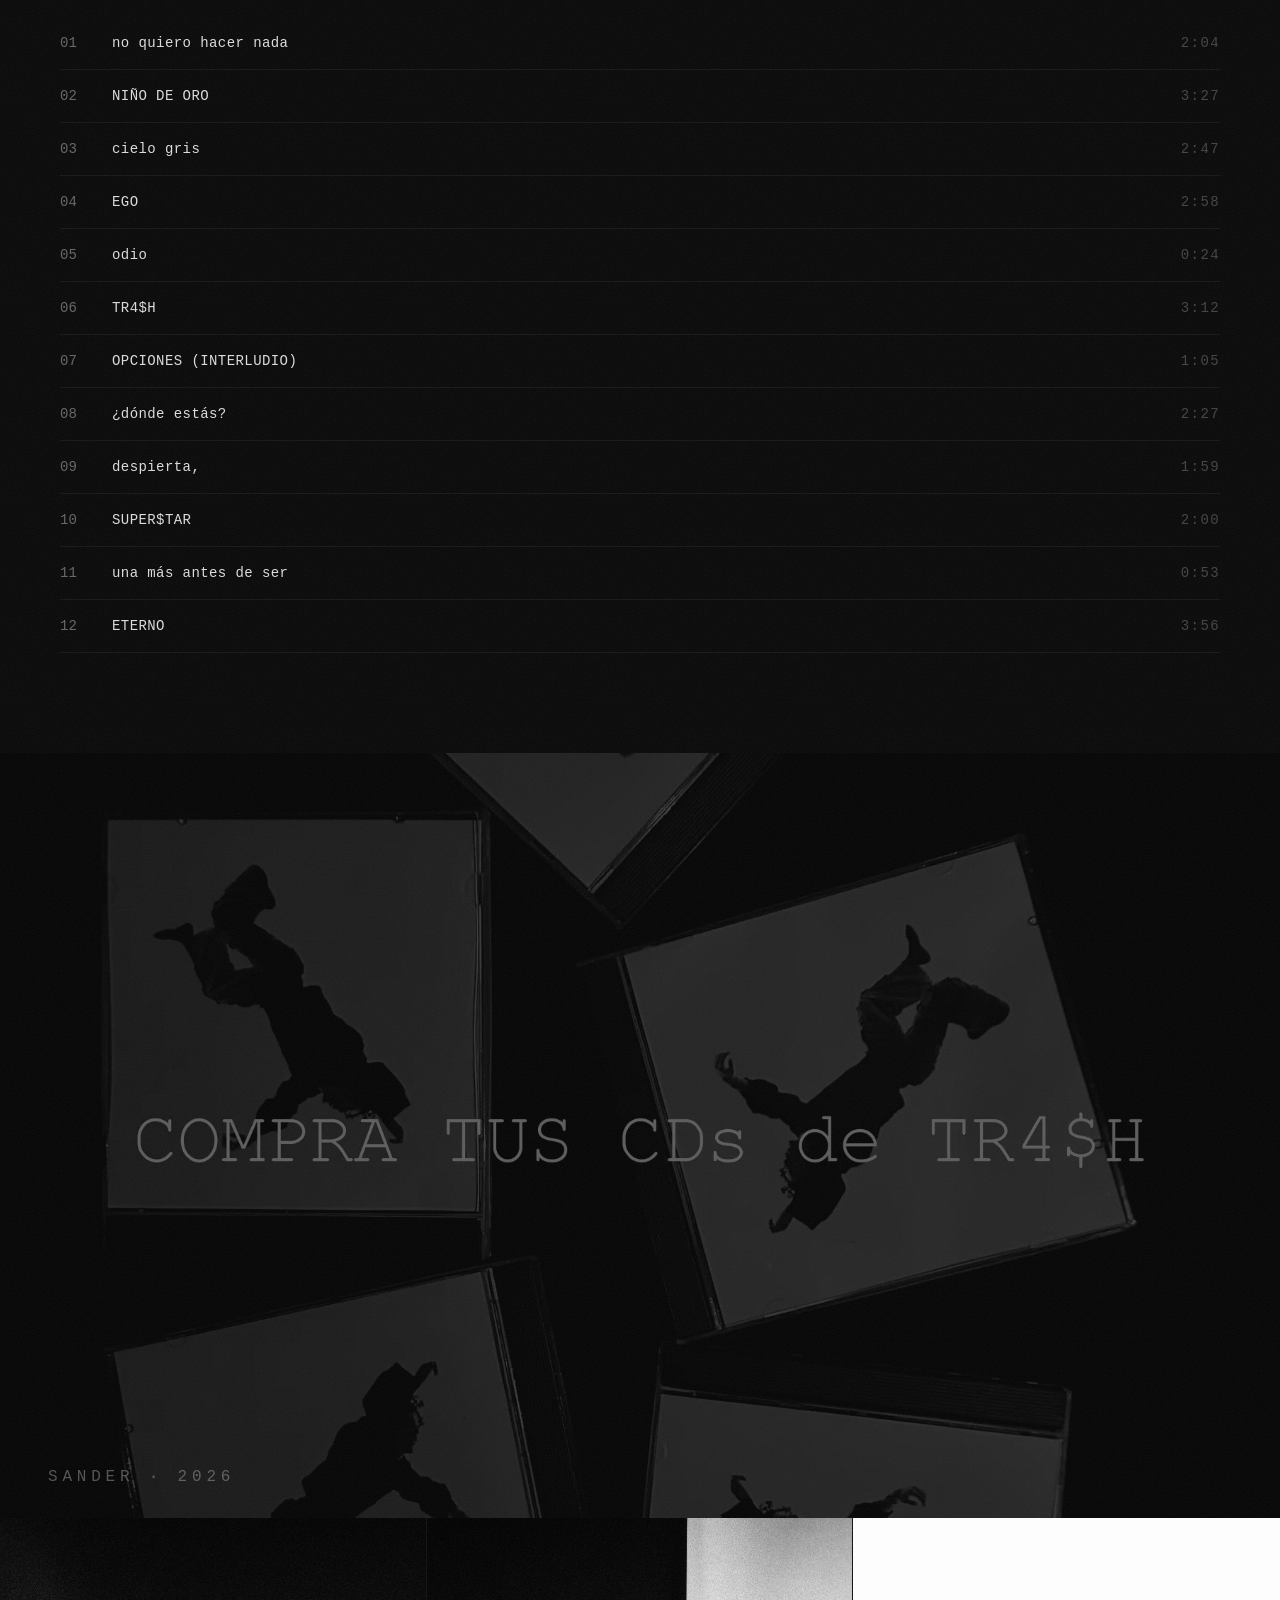
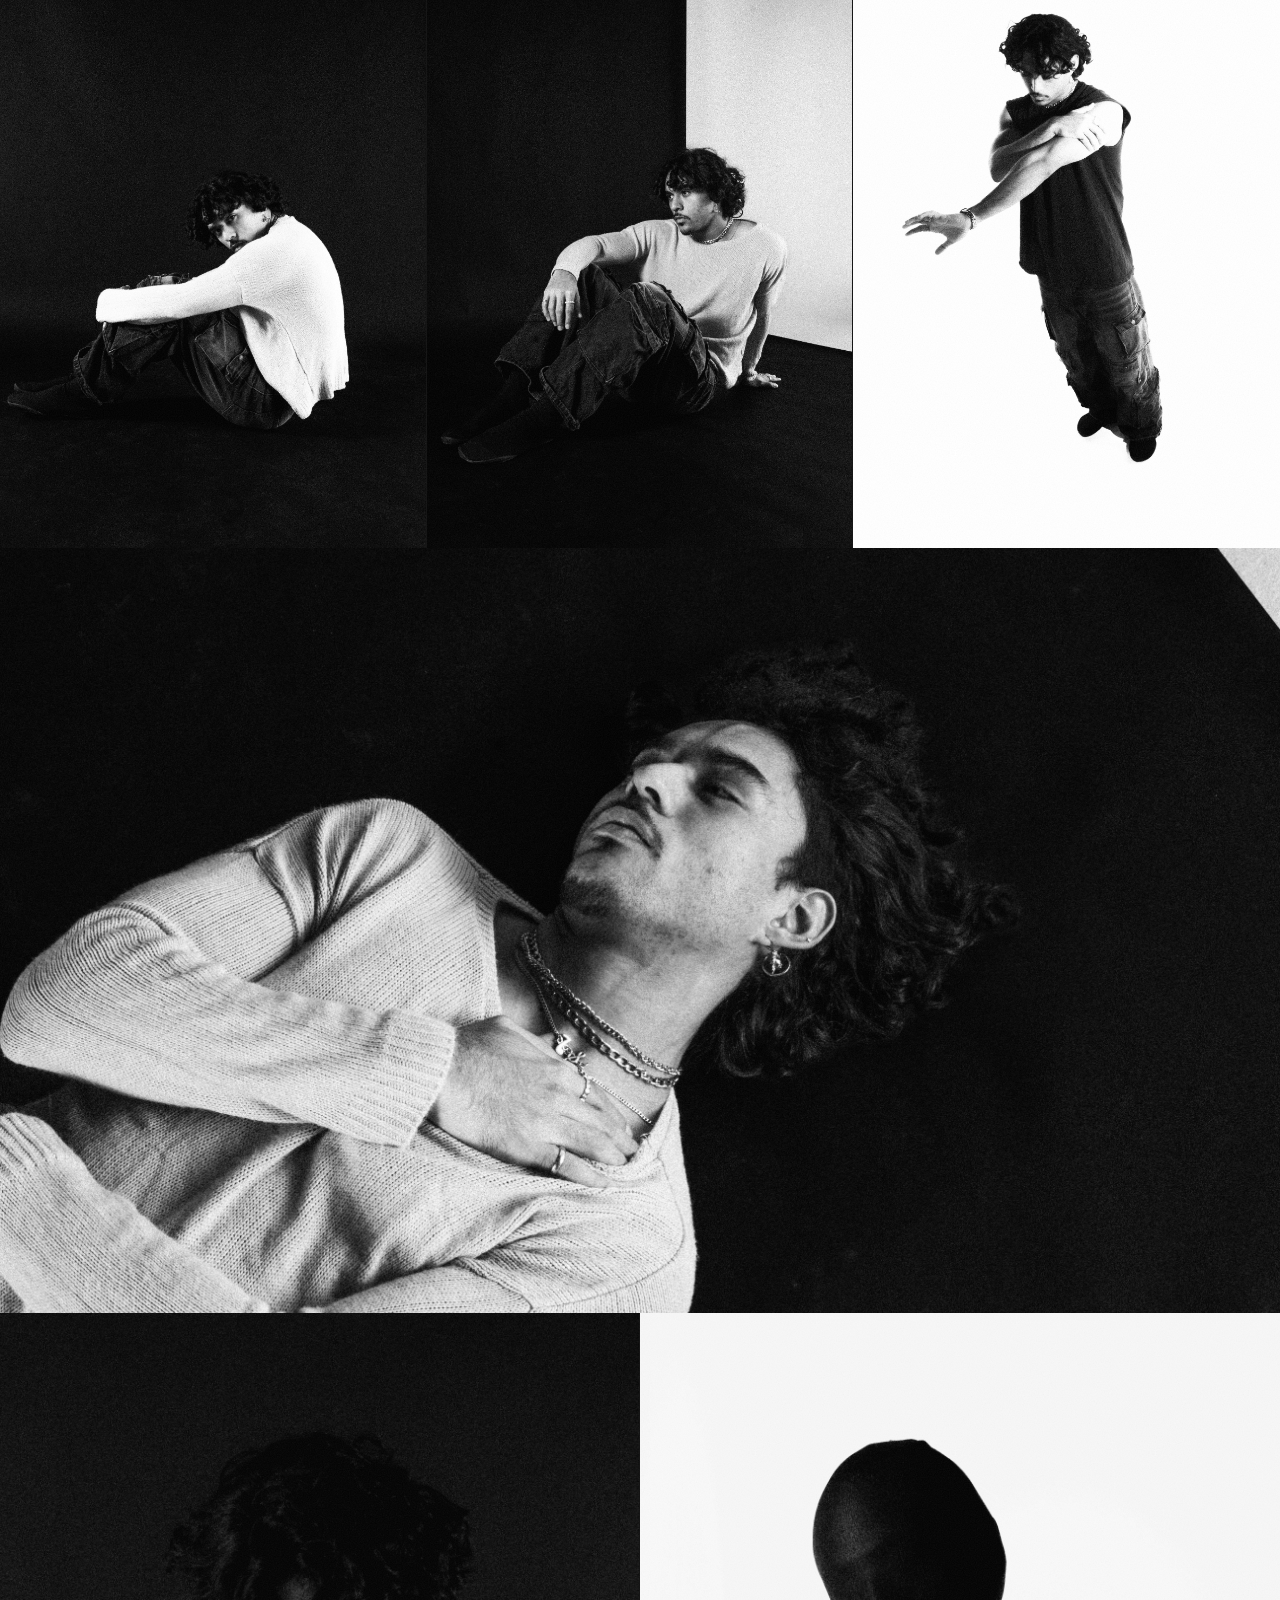
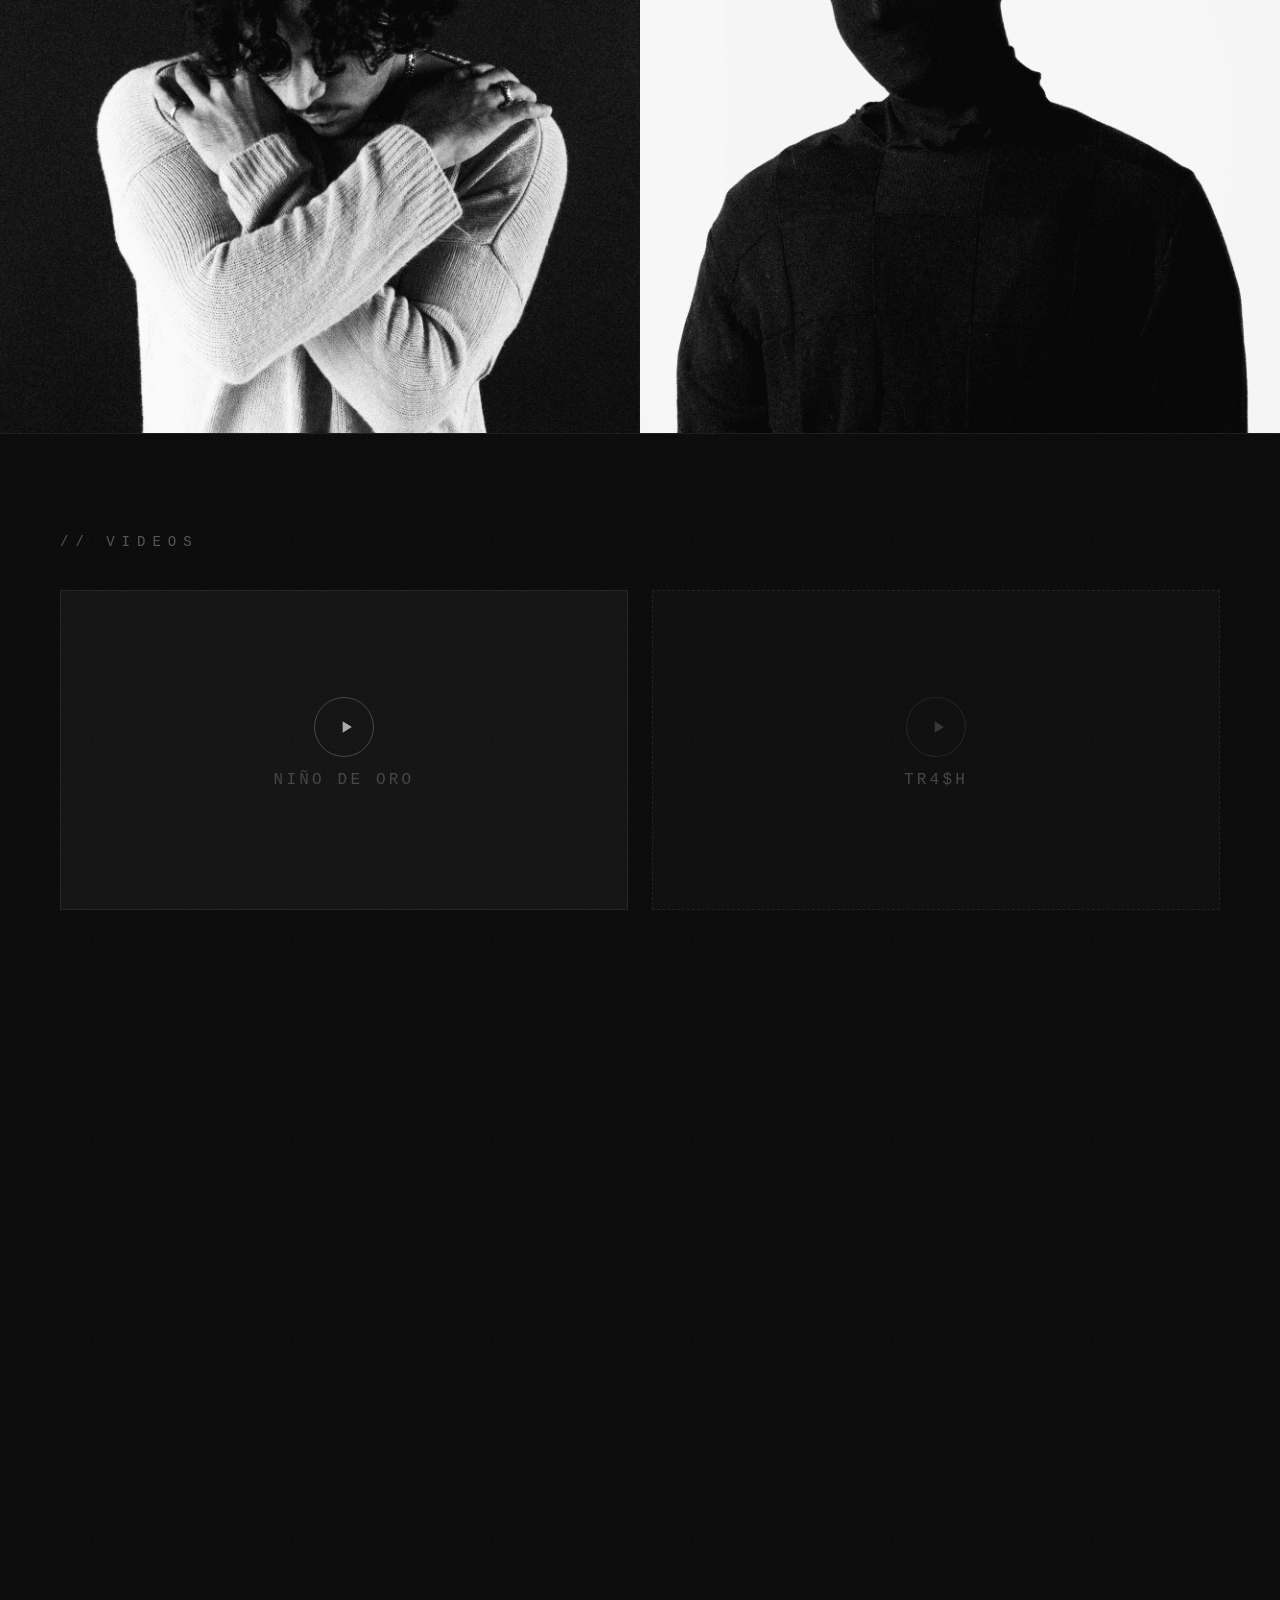
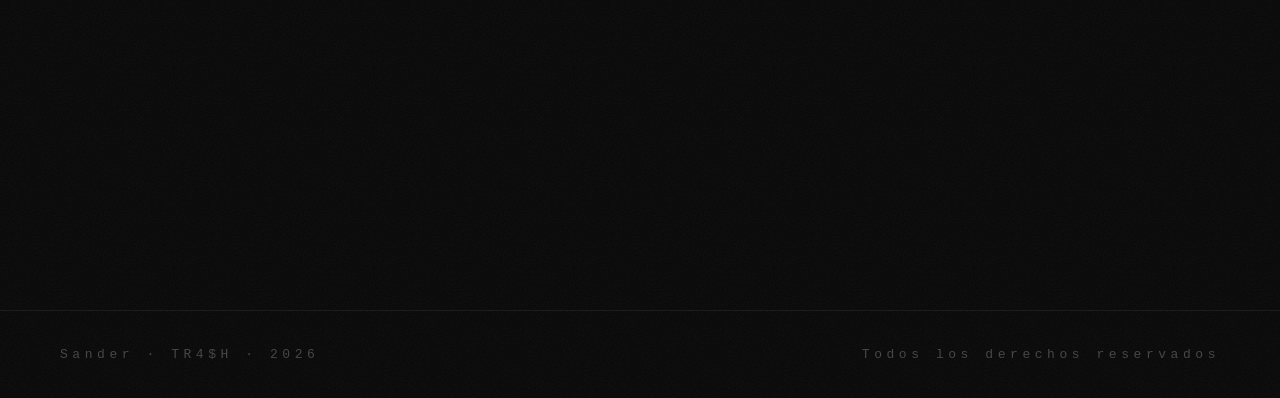
==== commit e7f5b78e: "Update index.html" ====
--- a/index.html
+++ b/index.html
@@ -69,7 +69,7 @@
   <!-- VIDEO PLACEHOLDER: replace src below with your own background video (e.g. hero.mp4).
        Autoplays muted and loops as a faded background. Add poster="..." for a still fallback. -->
   <video class="hero-img" autoplay muted loop playsinline poster="">
-    <source src="assets/public/teaser.mp4" type="video/mp4">
+    <source src="assets/public/teaser.webm" type="video/webm">
   </video>
   <div class="scanlines"></div>
   <div class="hero-vignette"></div>
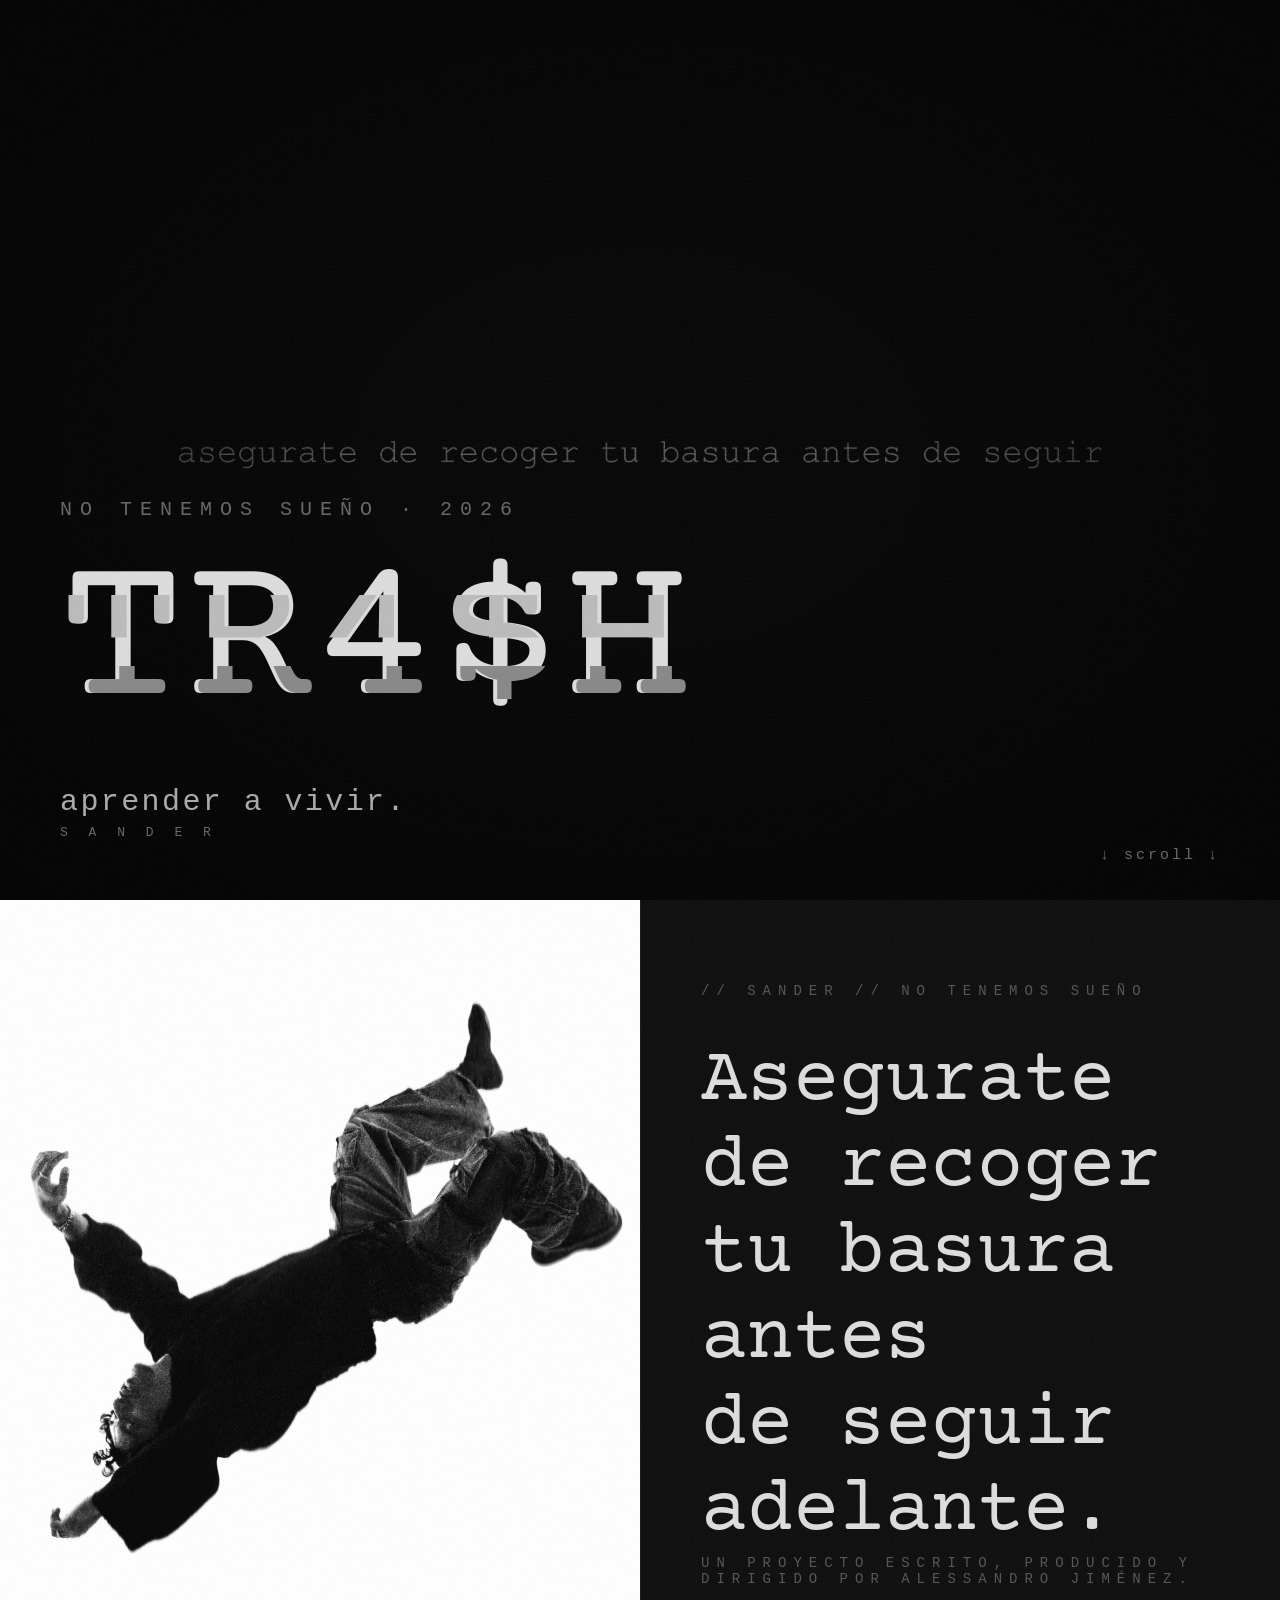
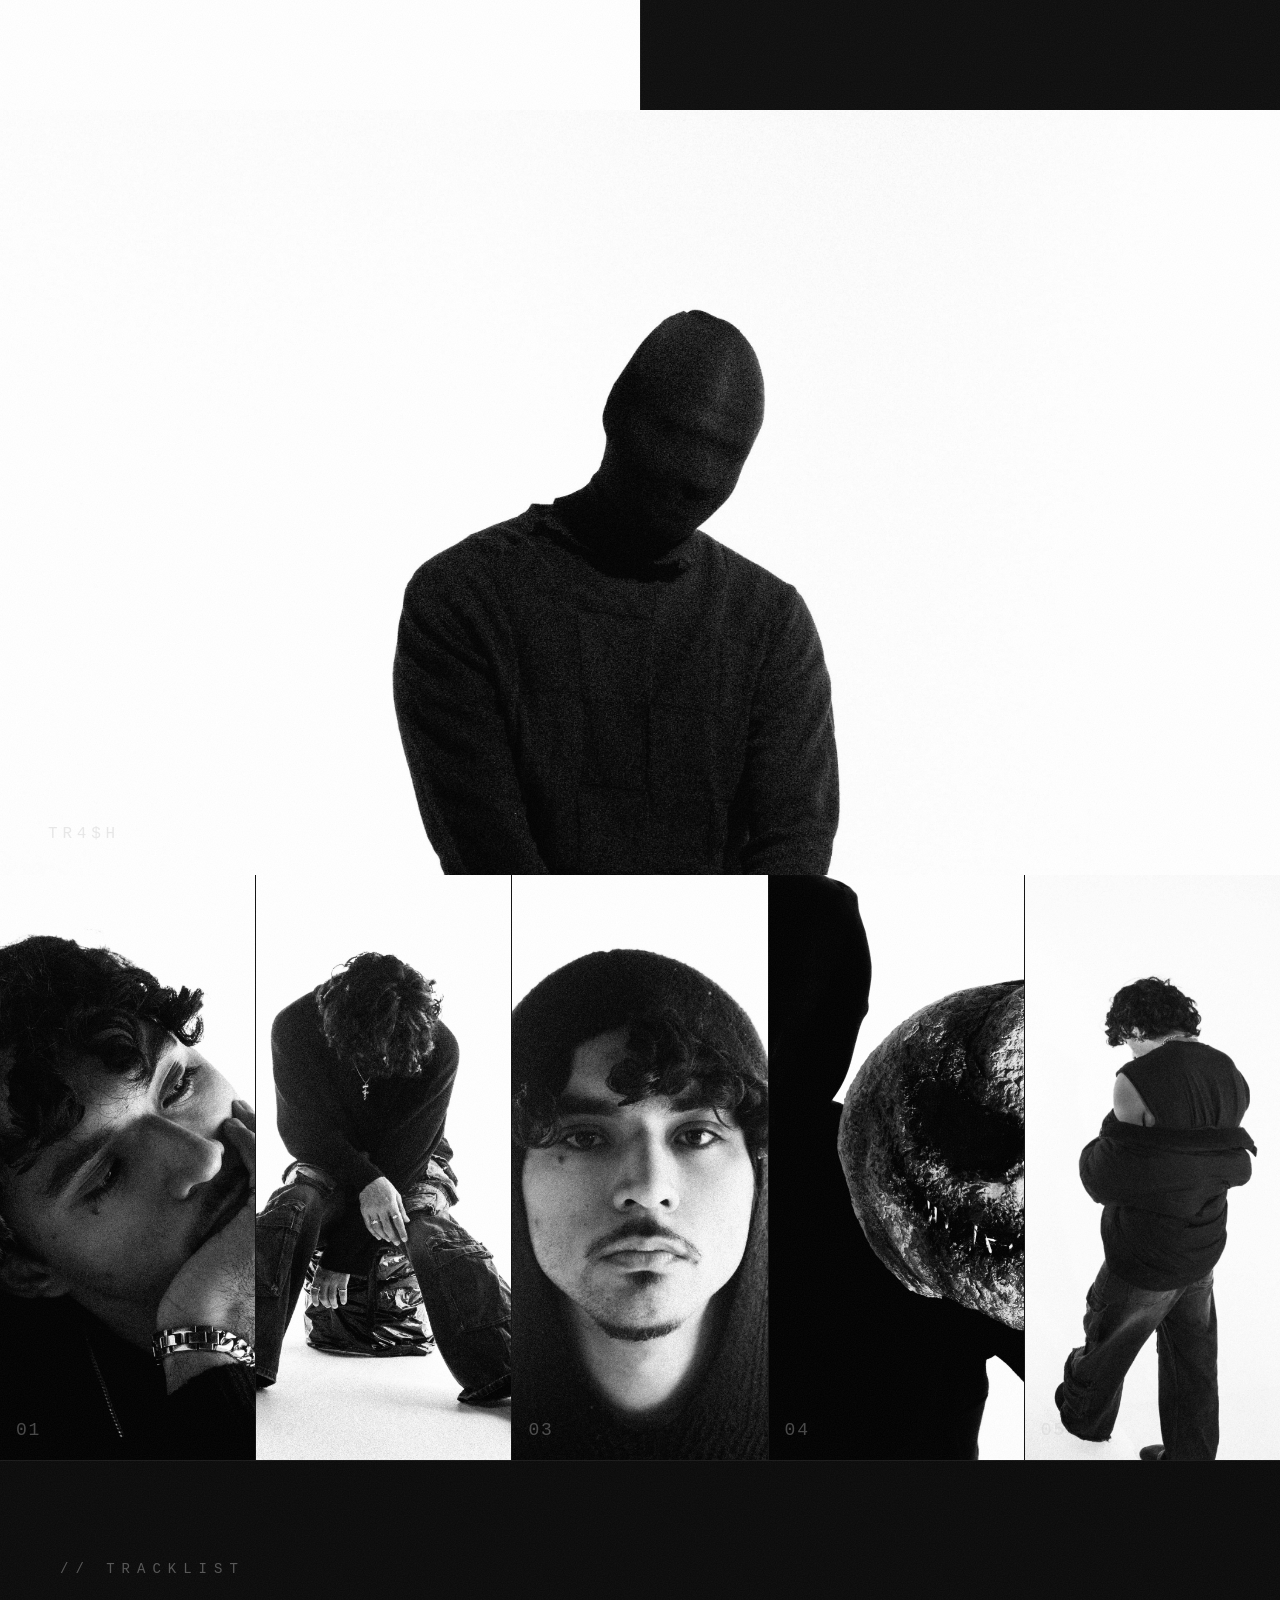
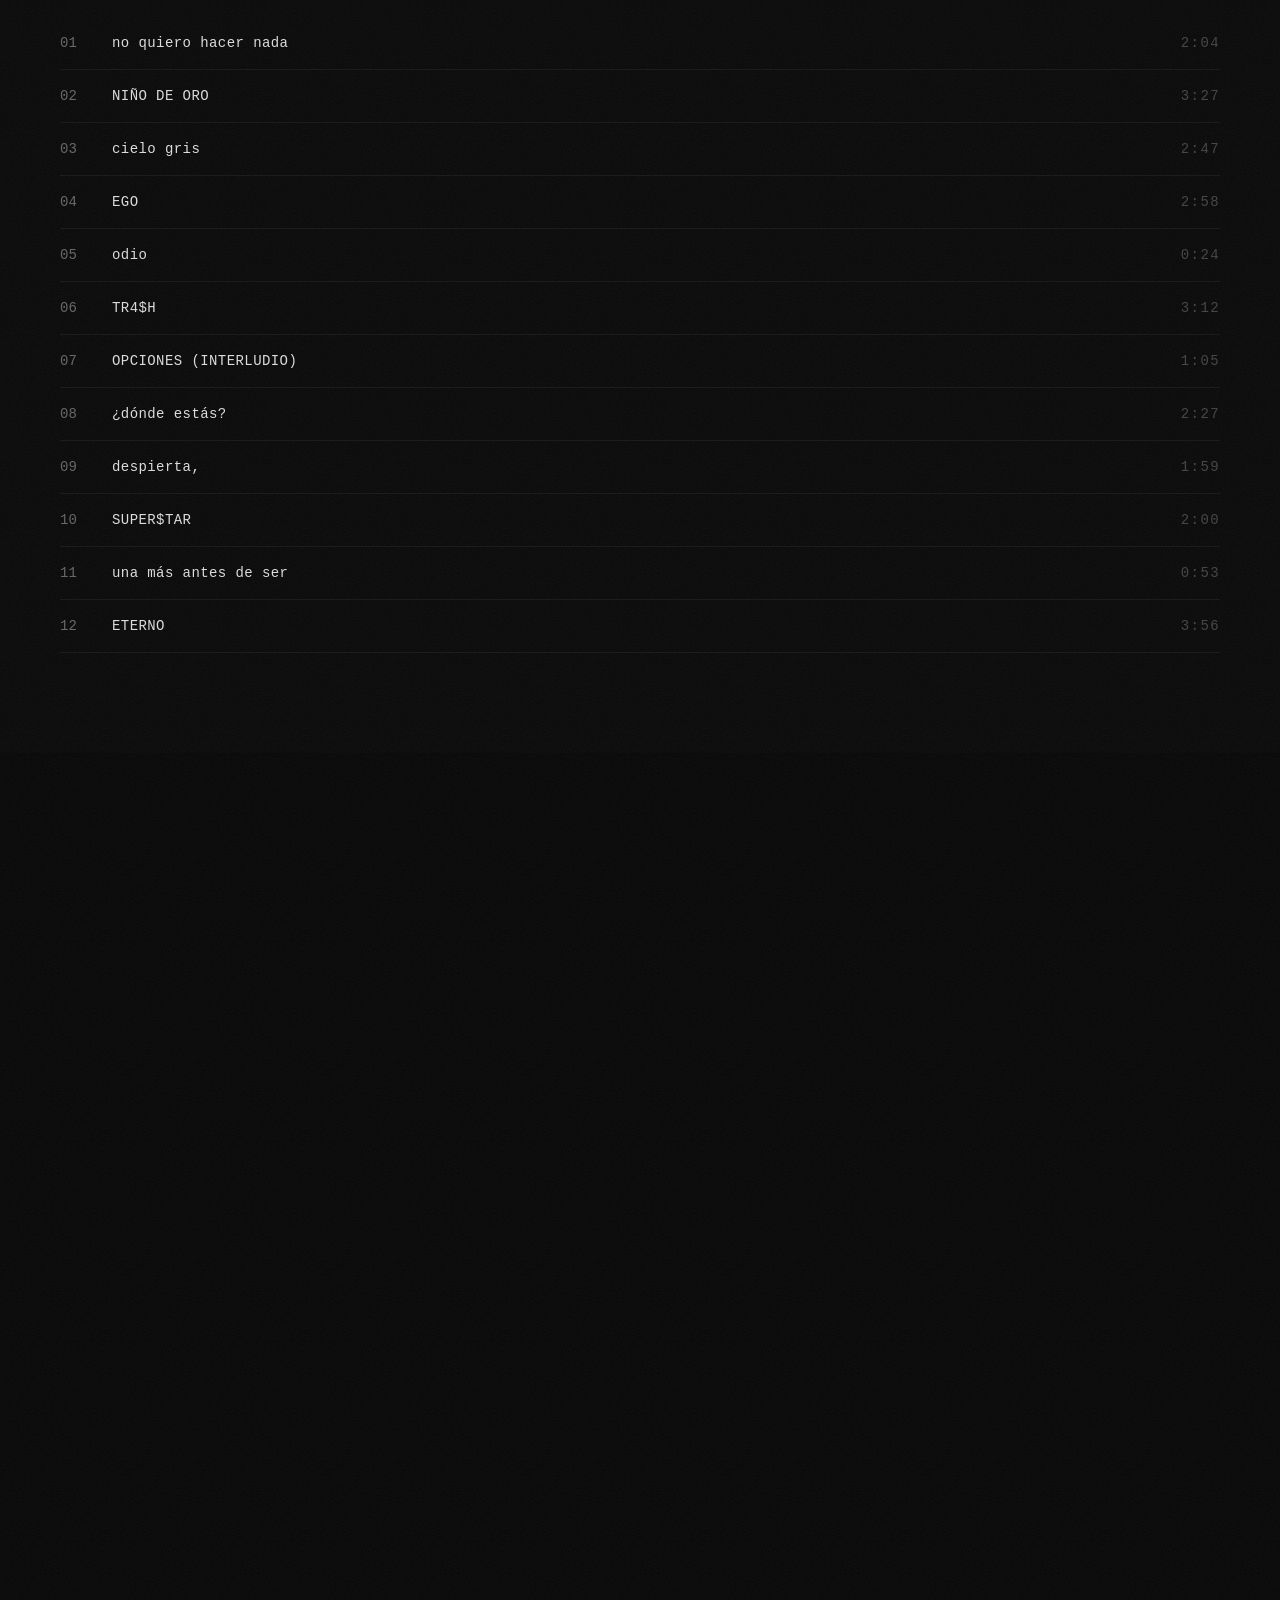
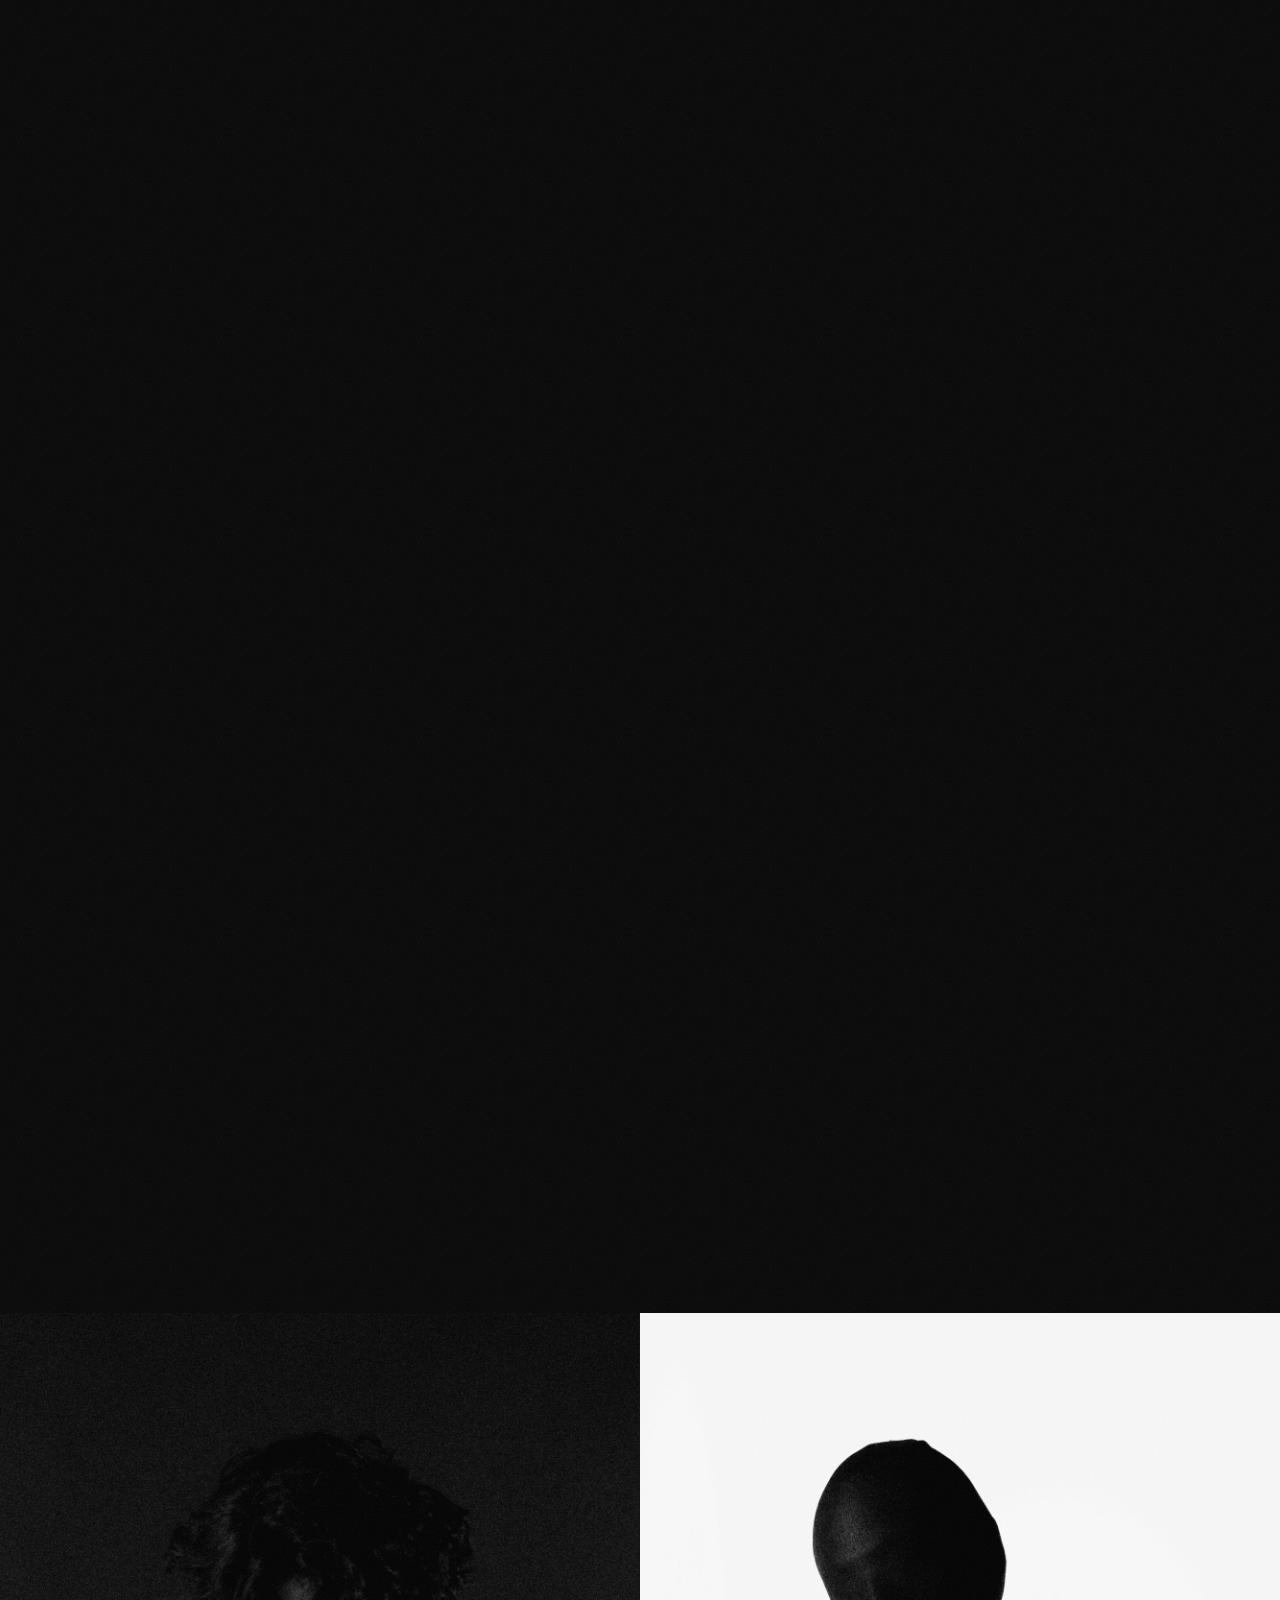
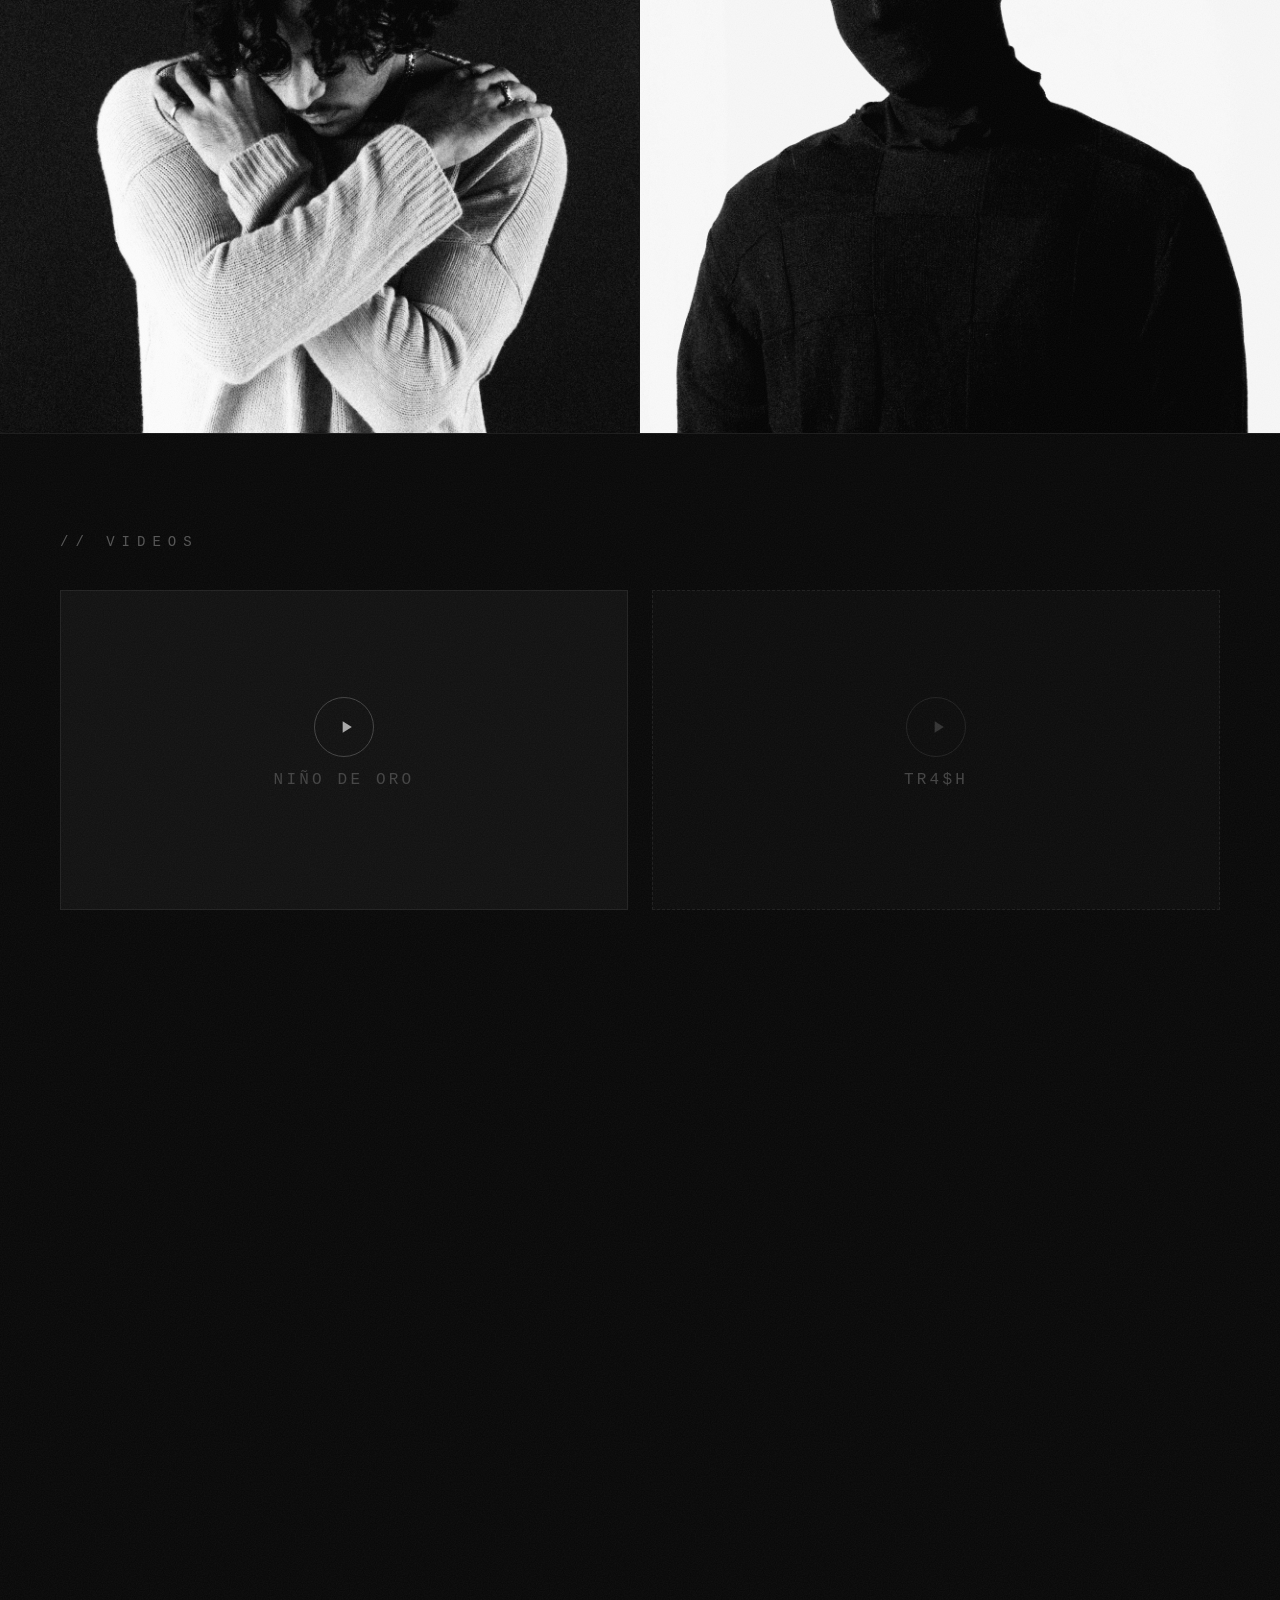
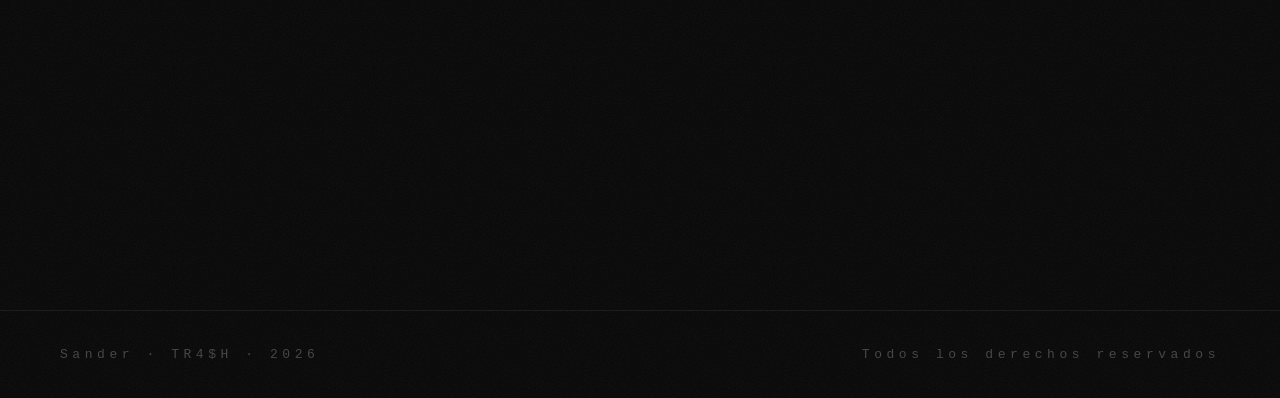
==== commit bca066b1: "Update index with CDs.html" ====
--- a/index.html
+++ b/index.html
@@ -66,8 +66,7 @@
 
 <!-- HERO -->
 <section id="hero">
-  <!-- VIDEO PLACEHOLDER: replace src below with your own background video (e.g. hero.mp4).
-       Autoplays muted and loops as a faded background. Add poster="..." for a still fallback. -->
+  <!-- VIDEO INTRO -->
   <video class="hero-img" autoplay muted loop playsinline poster="">
     <source src="assets/public/teaser.webm" type="video/webm">
   </video>
@@ -132,7 +131,7 @@
 
 <!-- FOTO FULLWIDTH 2 -->
 <div class="fullwidth-photo reveal">
-<a href="https://www.instagram.com/p/DZJjDUDjt7G/?img_index=1" target="_blank" rel="noopener noreferrer">  <video class="hero-img" autoplay muted loop playsinline poster="">
+<a href="https://www.instagram.com/p/DZJjDUDjt7G/?img_index=1" target="_blank" rel="noopener noreferrer"> <video class="hero-img" autoplay muted loop playsinline poster="">
     <source src="assets/public/animacion.webm" type="video/webm">
   </video></a>
   <span class="caption">Sander · 2026</span>
@@ -173,7 +172,7 @@
         </div>
       </div>
     </div>
-    <!-- Video 2: TR4$H -->
+    <!-- Video 2: Placeholder -->
     <div class="video-item">
       <div class="video-wrap video-wrap--placeholder">
         <div class="video-ph">
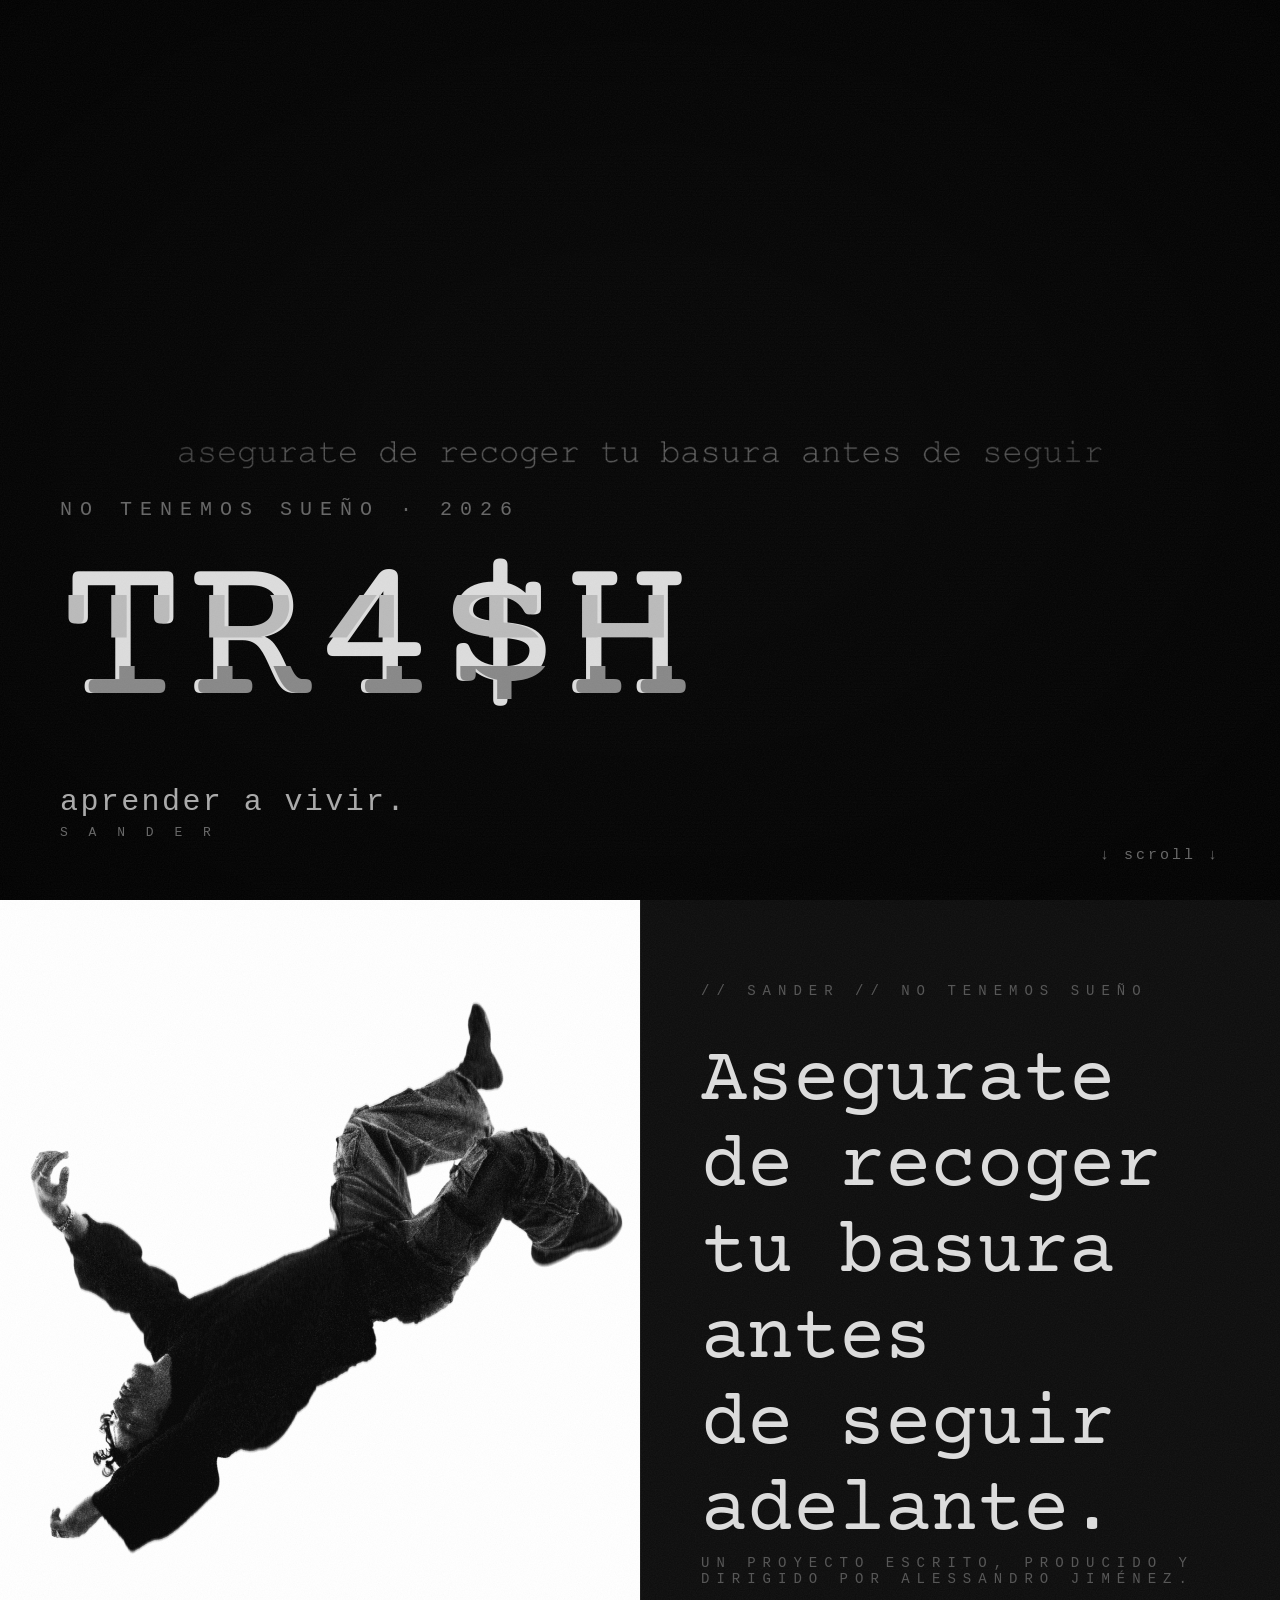
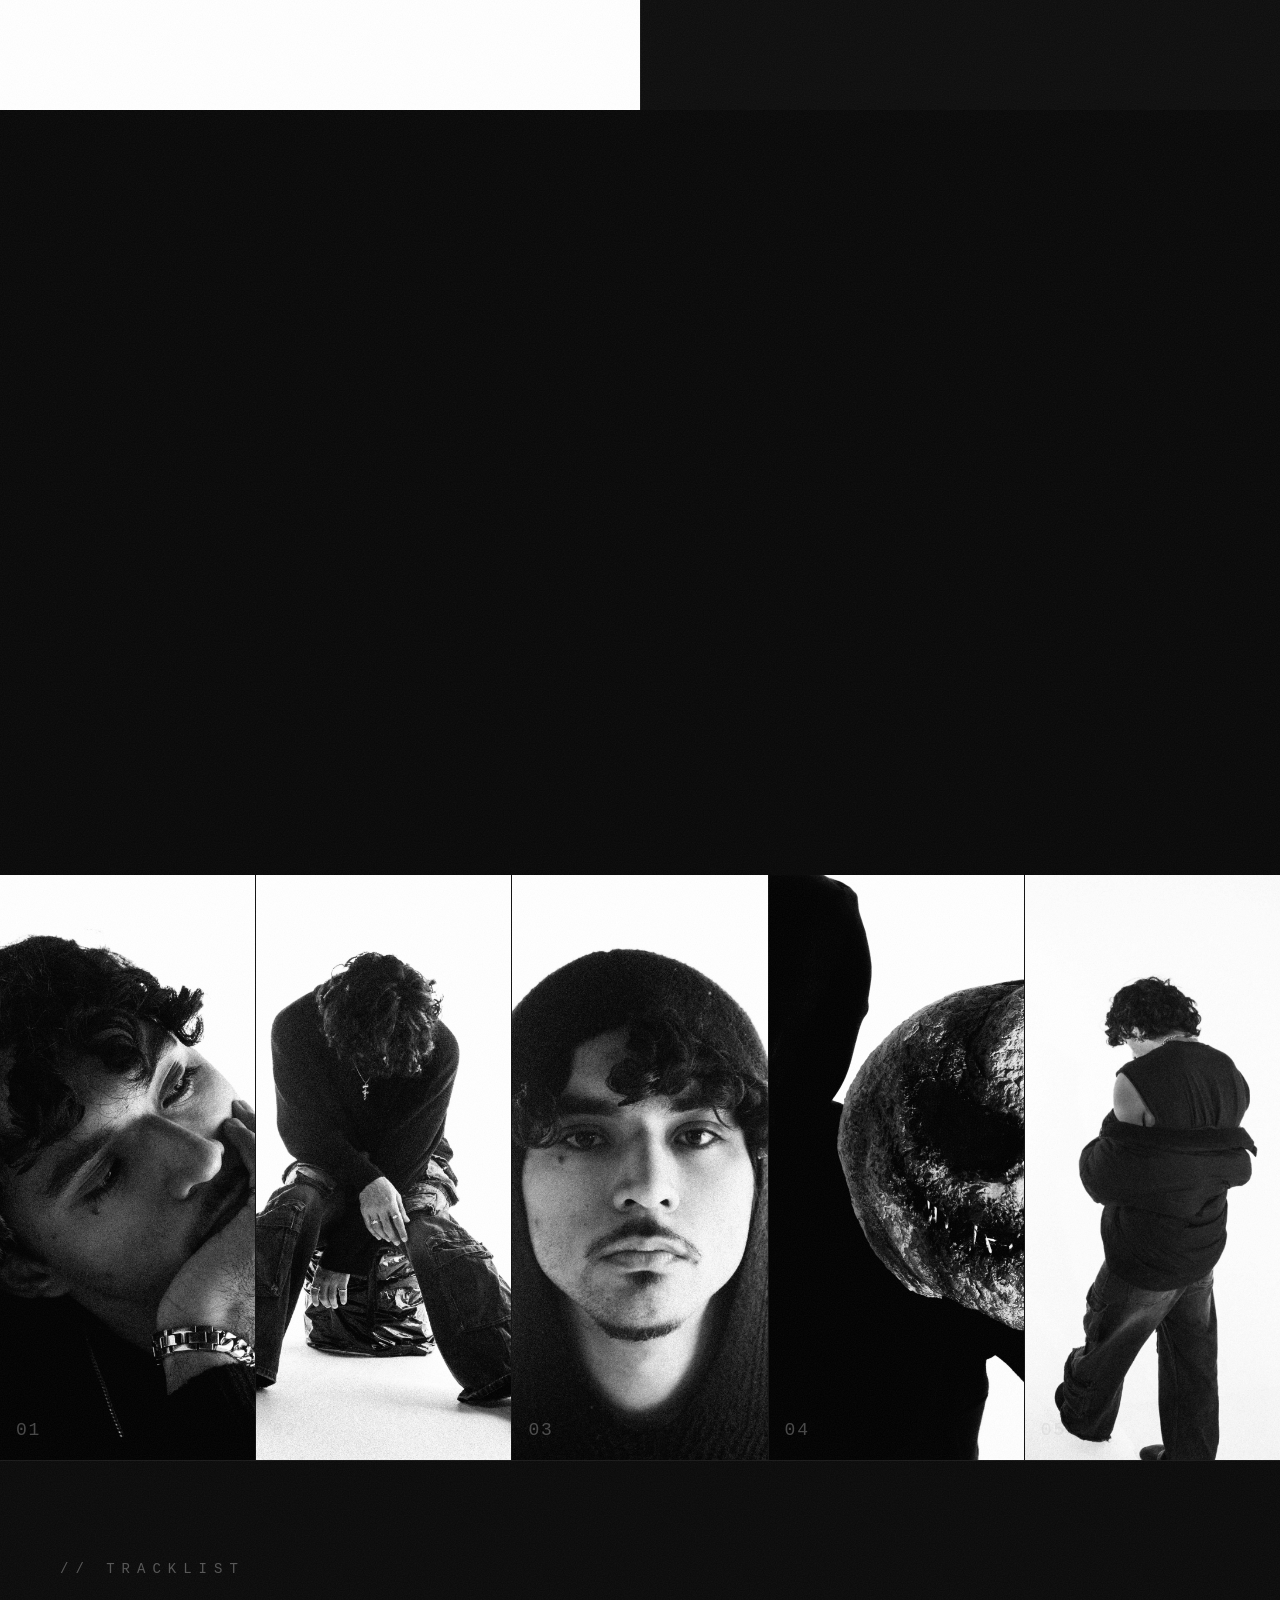
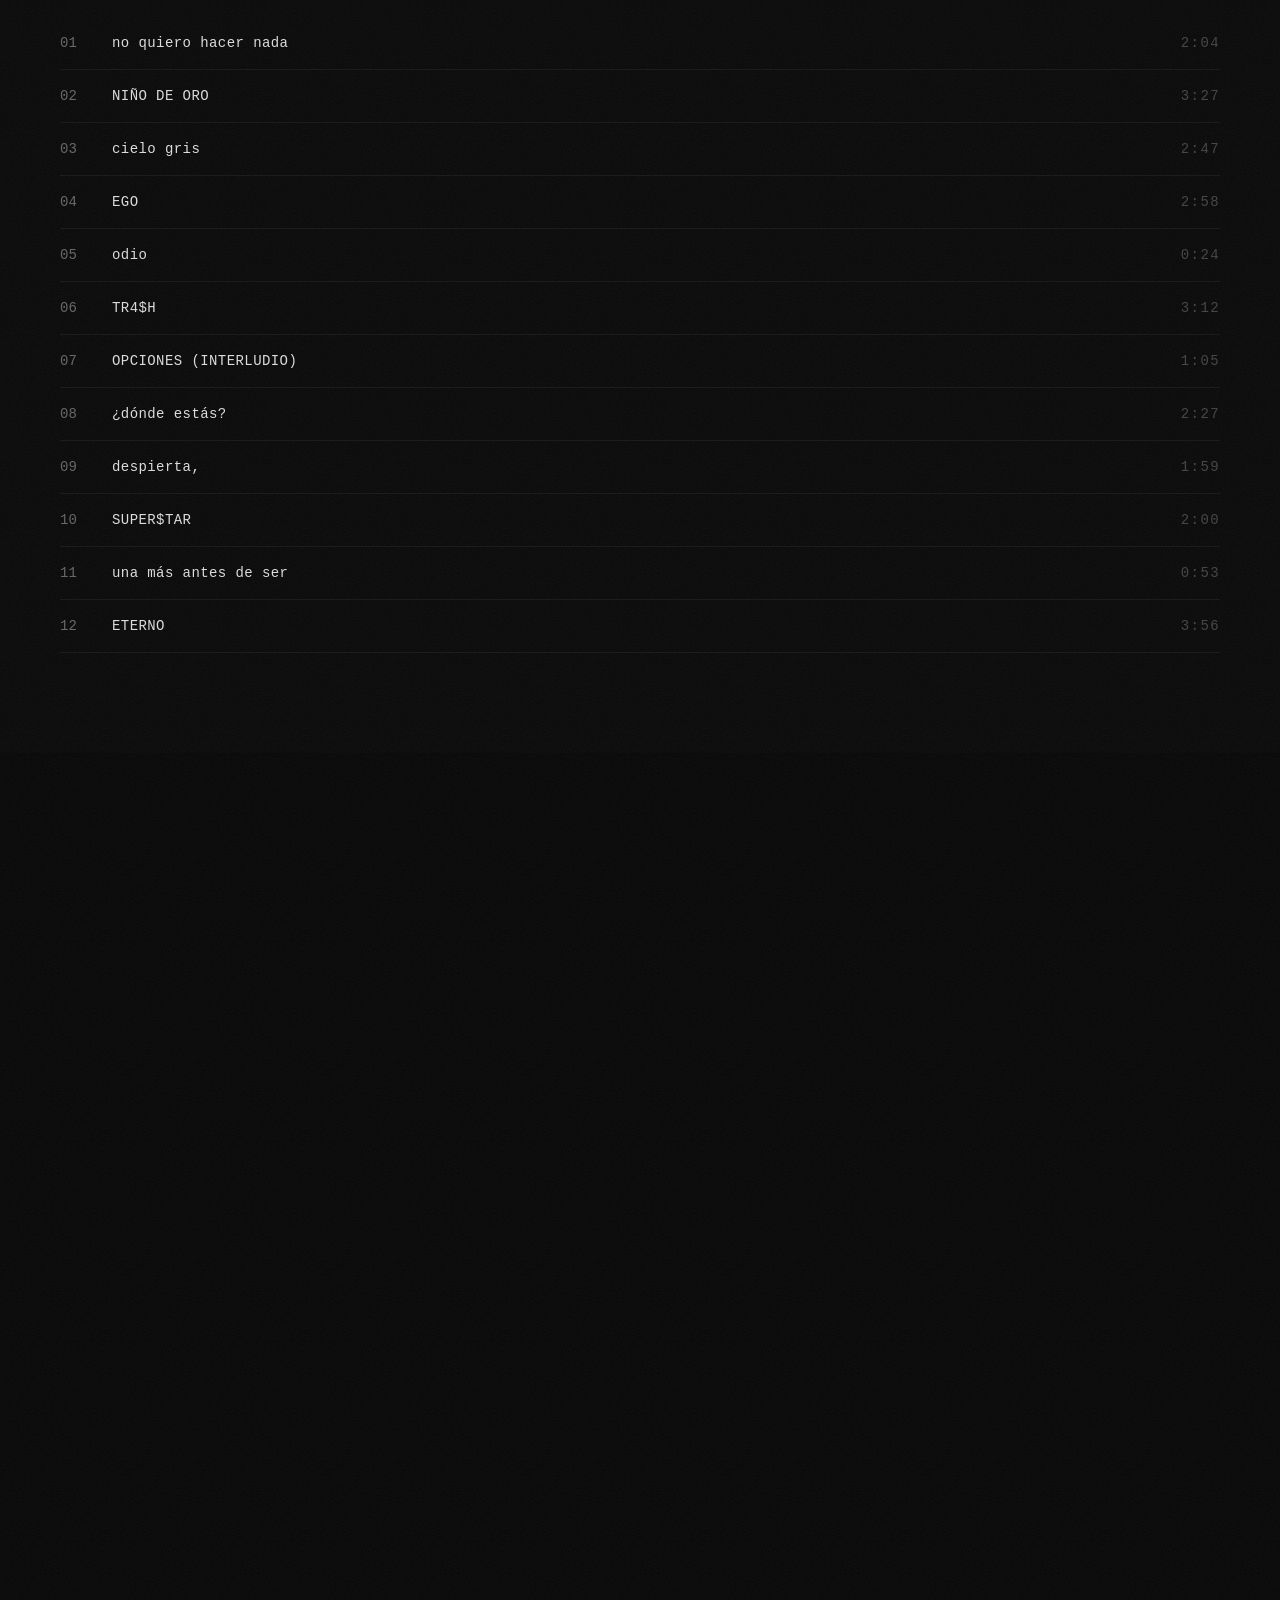
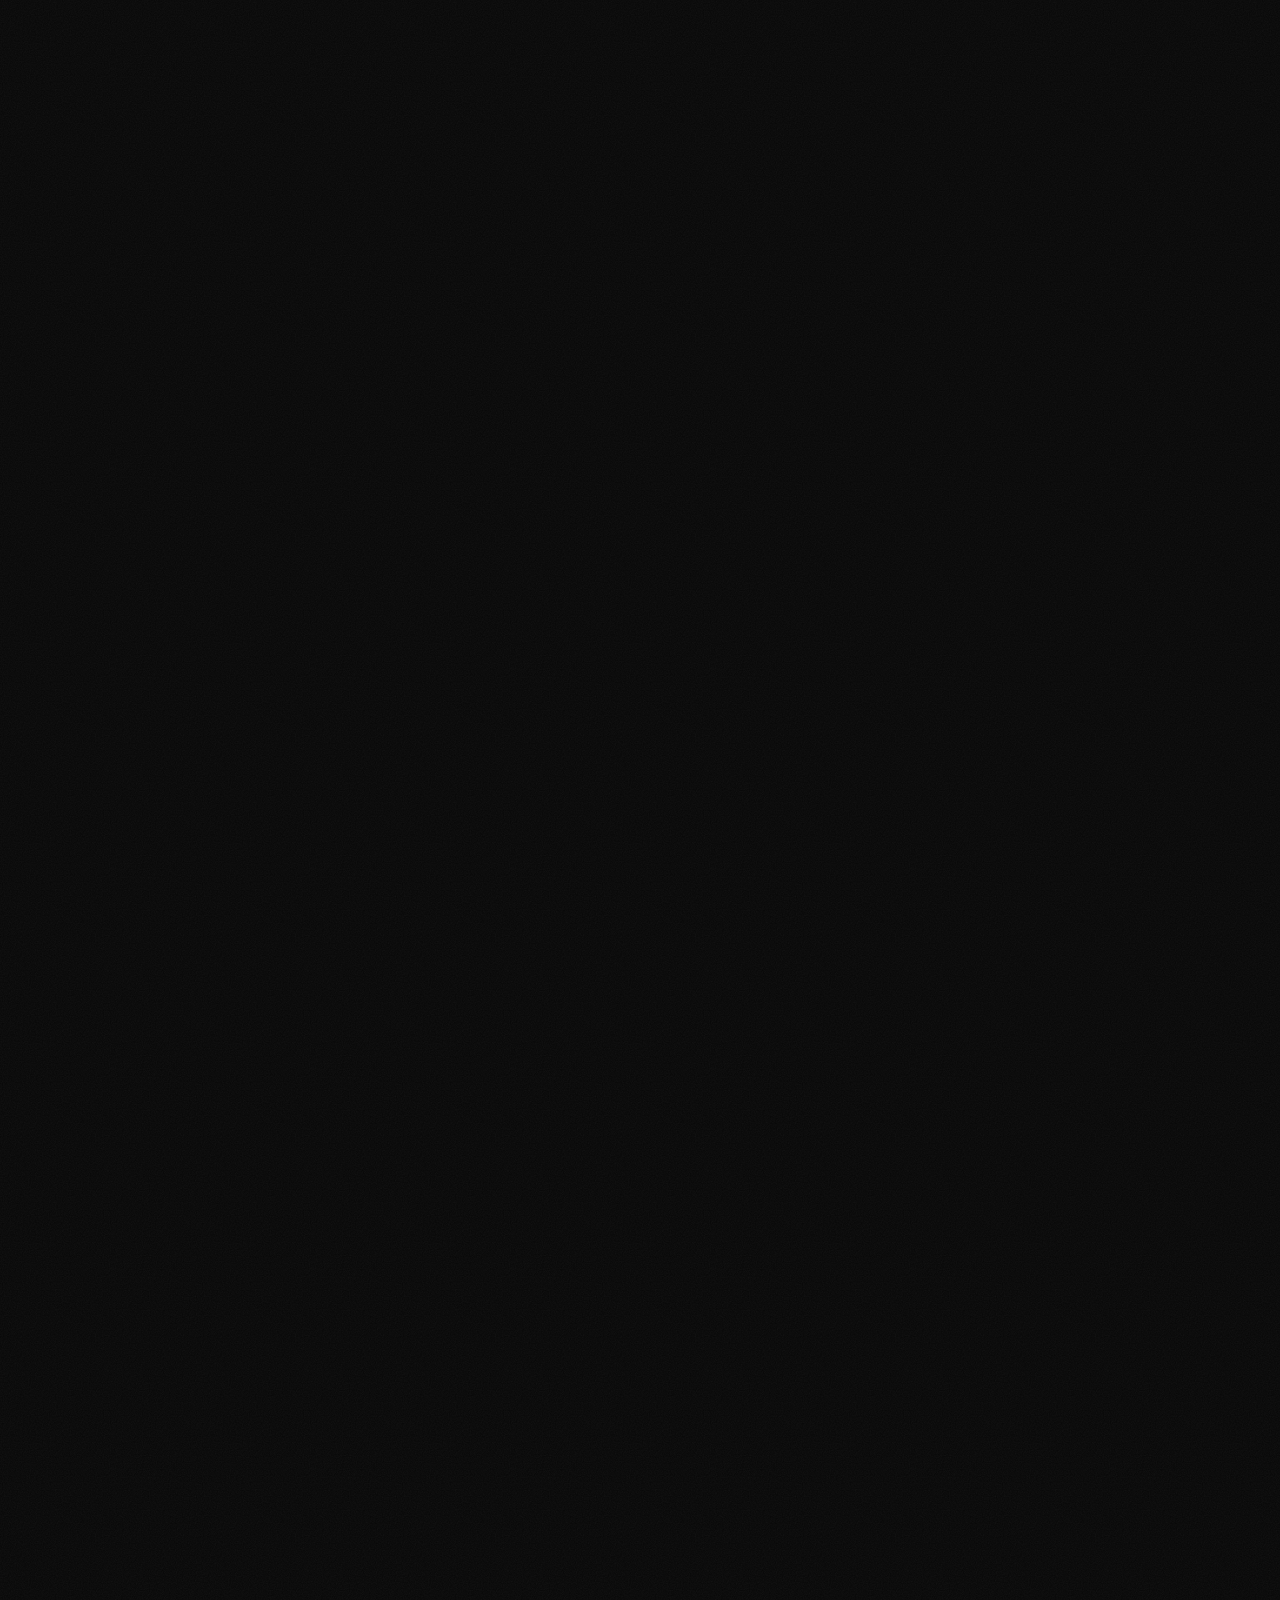
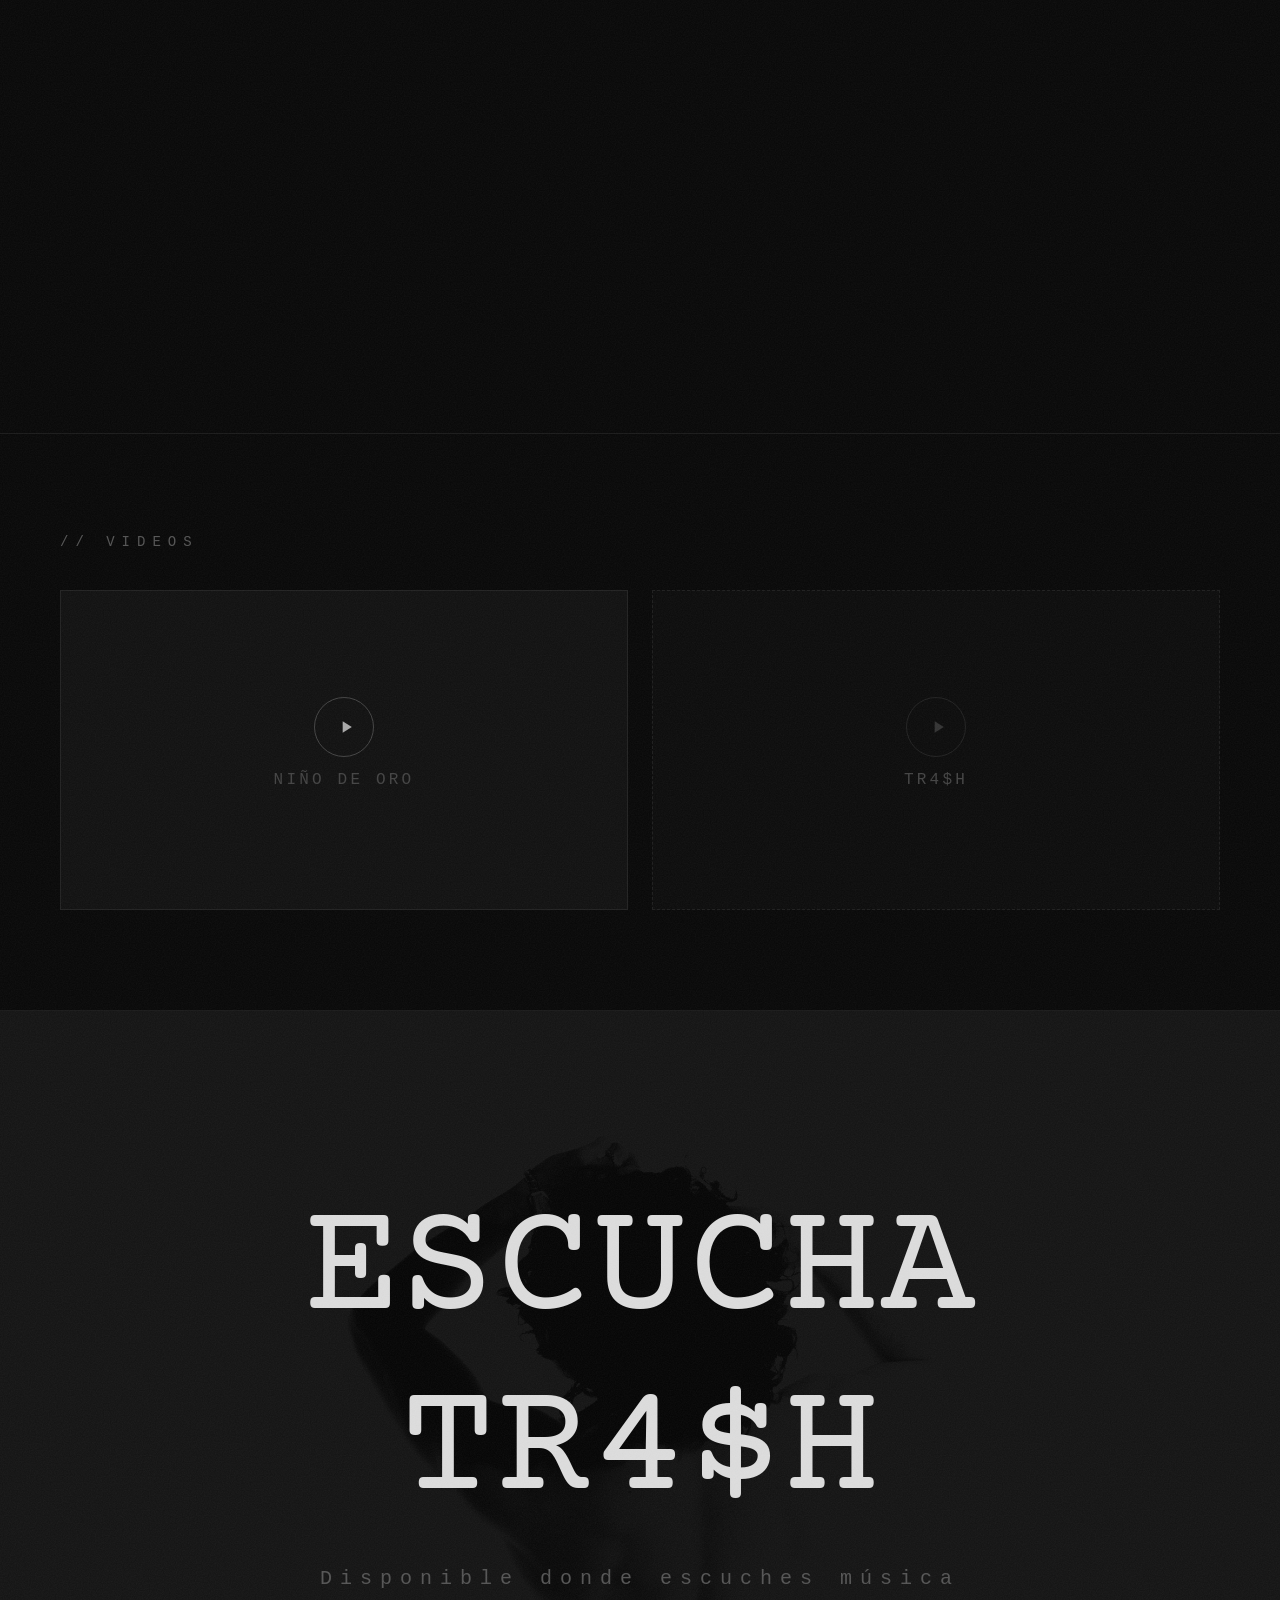
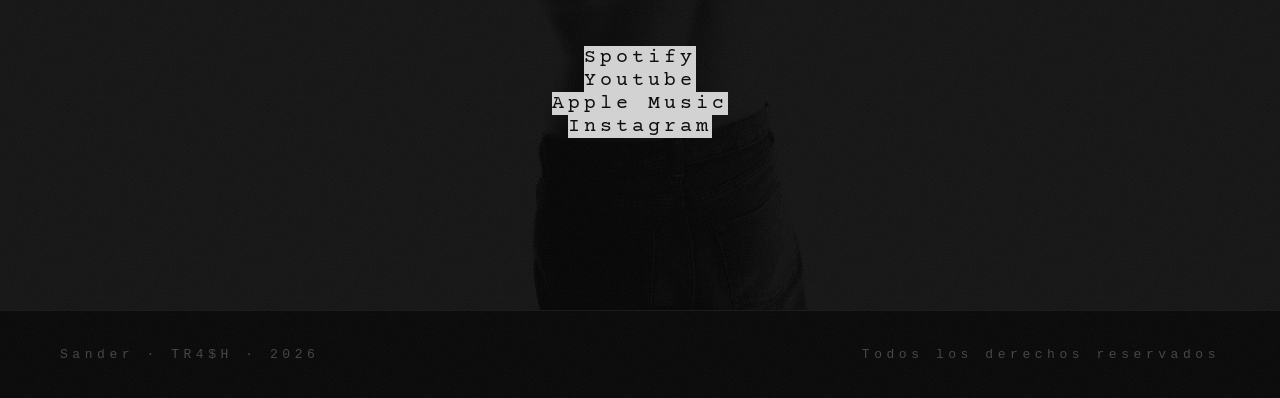
==== commit 05e19ae8: "Add files via upload" ====
--- a/index.html
+++ b/index.html
@@ -67,7 +67,7 @@
 <!-- HERO -->
 <section id="hero">
   <!-- VIDEO INTRO -->
-  <video class="hero-img" autoplay muted loop playsinline poster="">
+  <video class="hero-img" autoplay muted loop playsinline preload="metadata" poster="">
     <source src="assets/public/teaser.webm" type="video/webm">
   </video>
   <div class="scanlines"></div>
@@ -129,9 +129,9 @@
   </div>
 </section>
 
-<!-- FOTO FULLWIDTH 2 -->
+<!-- CDs -->
 <div class="fullwidth-photo reveal">
-<a href="https://www.instagram.com/p/DZJjDUDjt7G/?img_index=1" target="_blank" rel="noopener noreferrer"> <video class="hero-img" autoplay muted loop playsinline poster="">
+<a href="https://www.instagram.com/p/DZJjDUDjt7G/?img_index=1" target="_blank" rel="noopener noreferrer"> <video class="cd-video" autoplay muted loop playsinline poster="">
     <source src="assets/public/animacion.webm" type="video/webm">
   </video></a>
   <span class="caption">Sander · 2026</span>
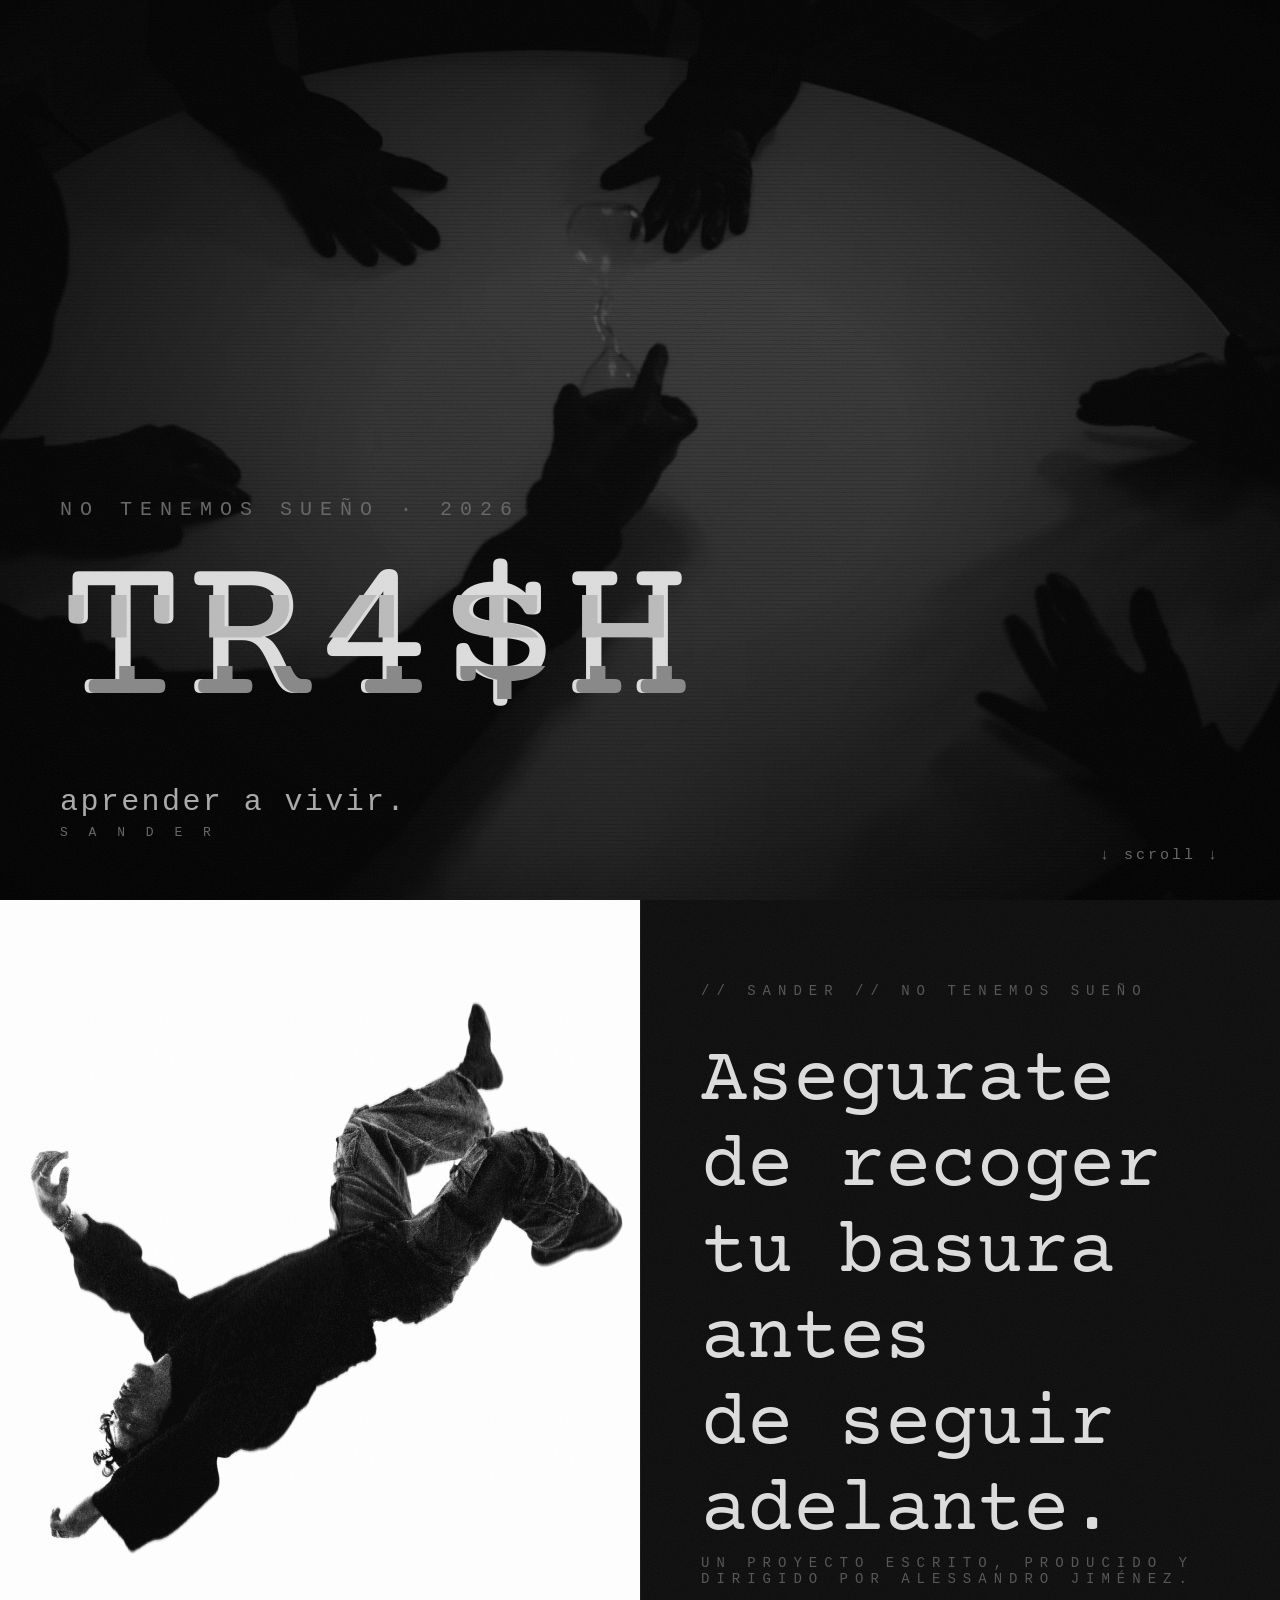
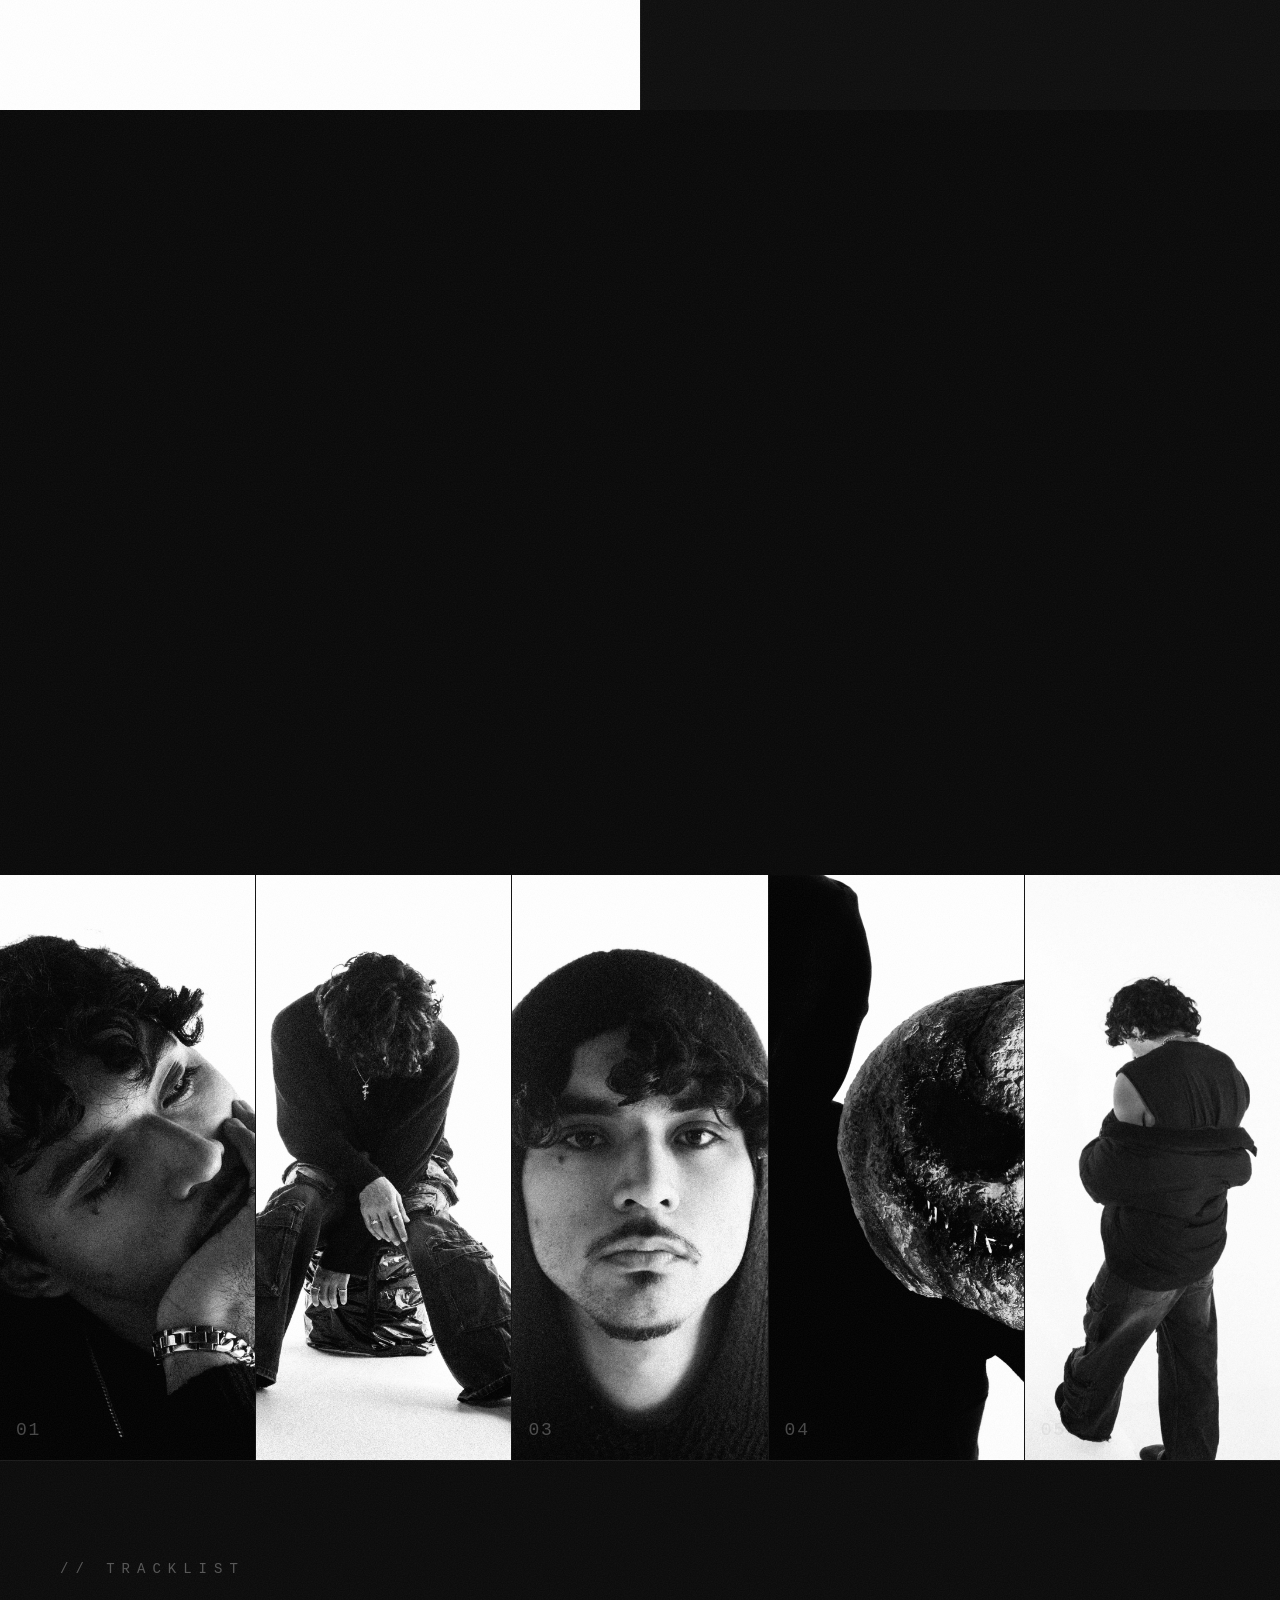
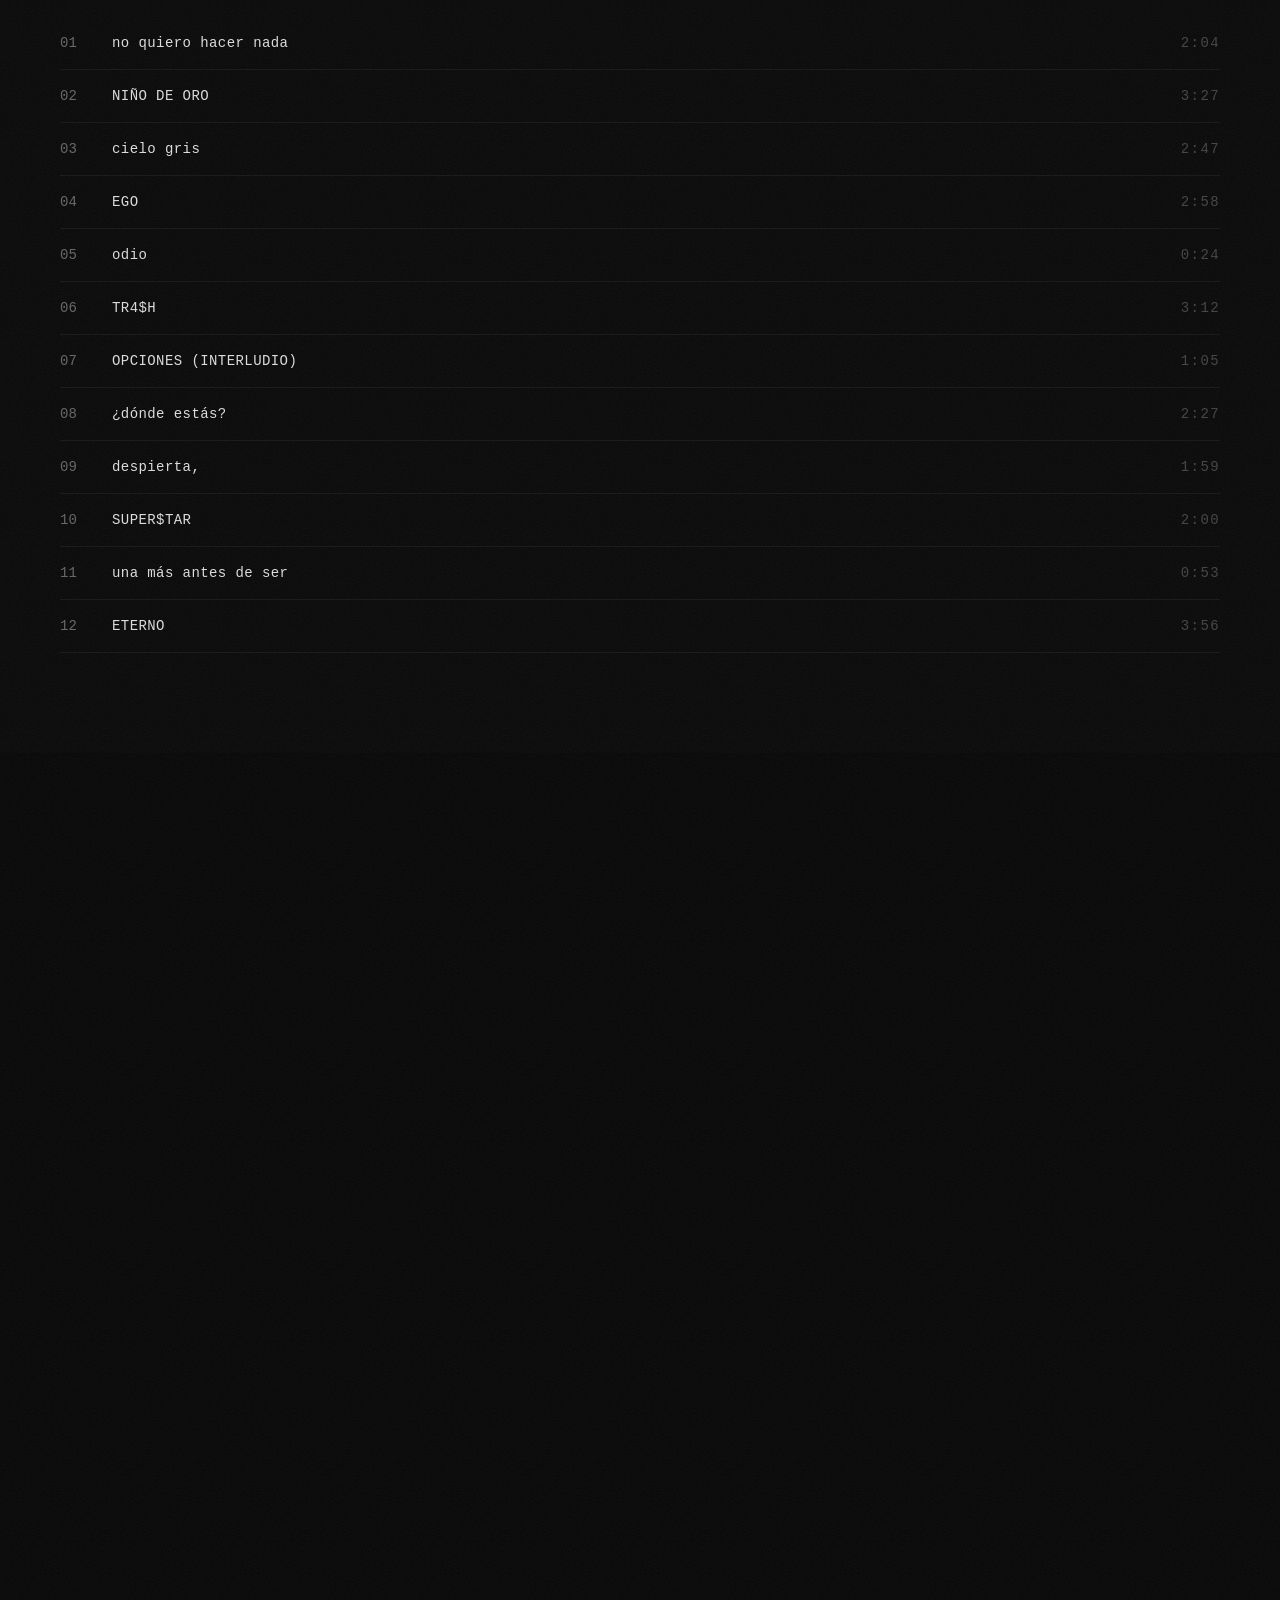
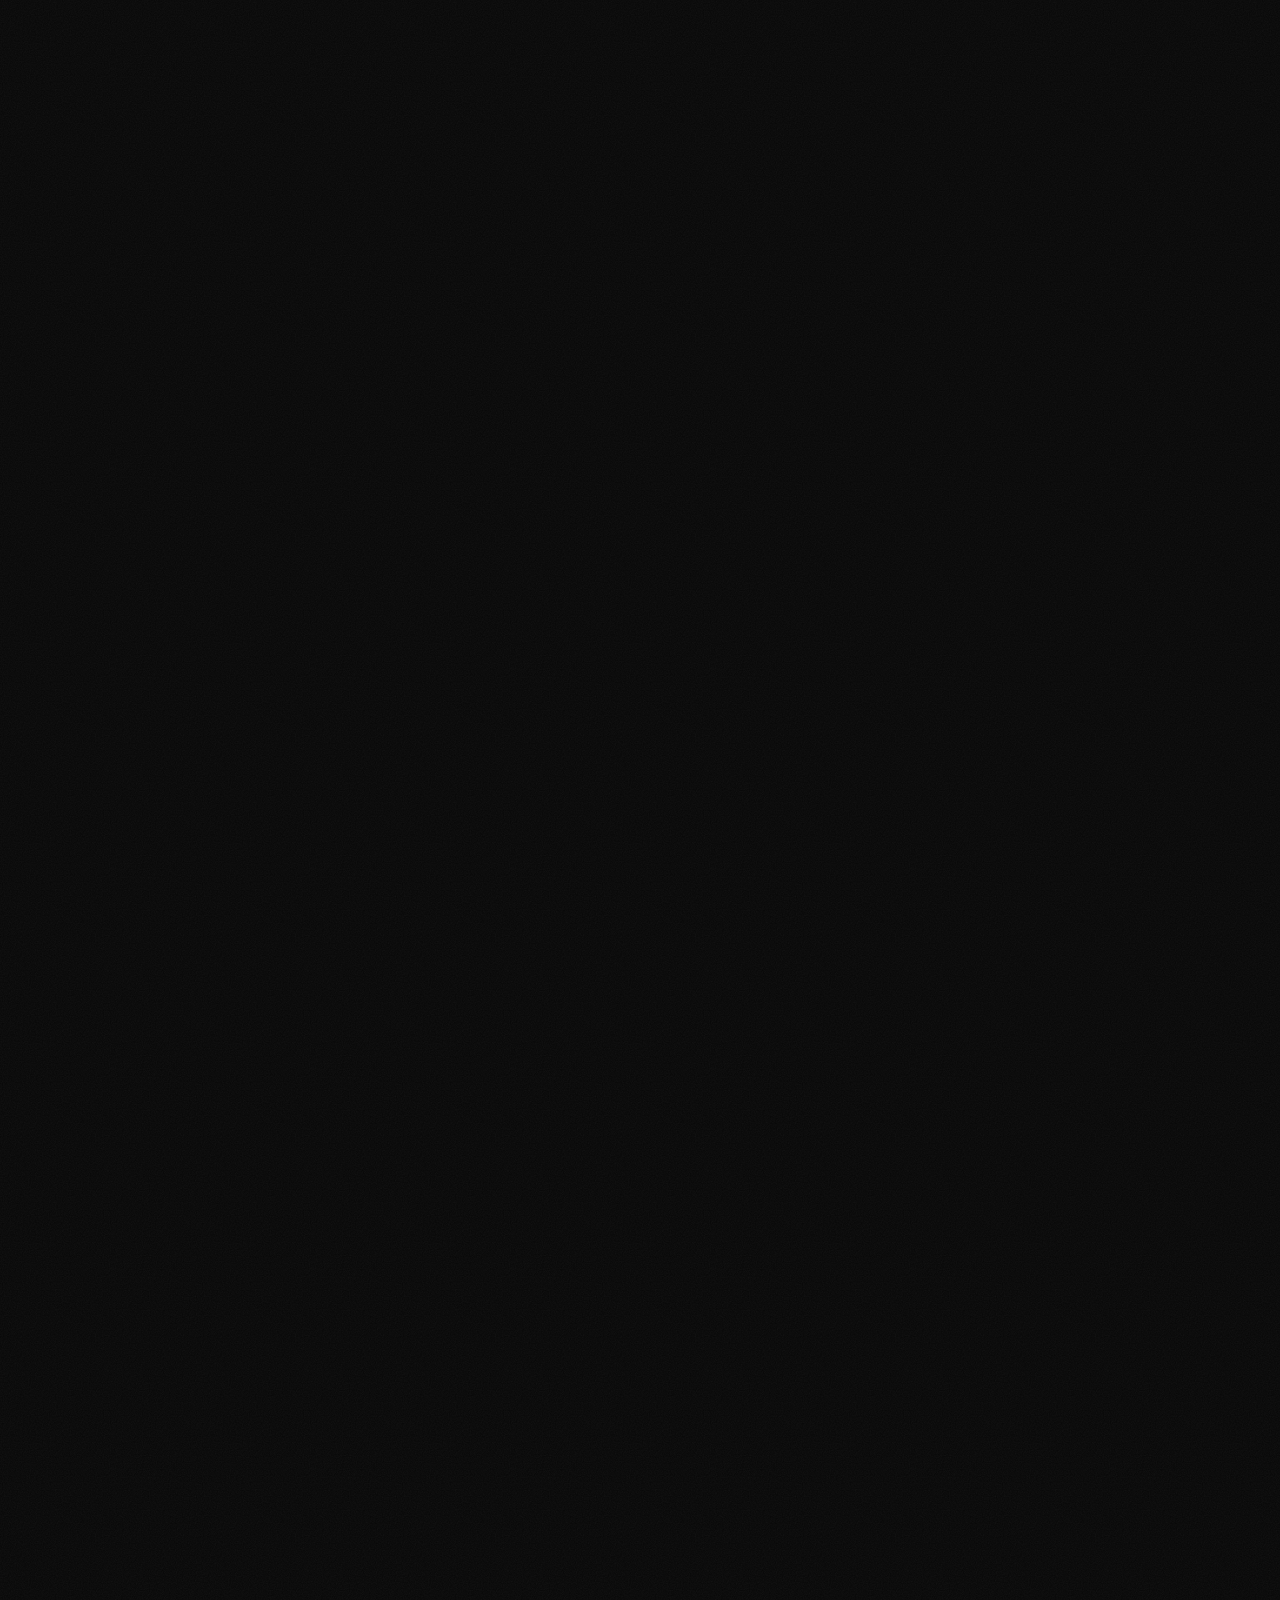
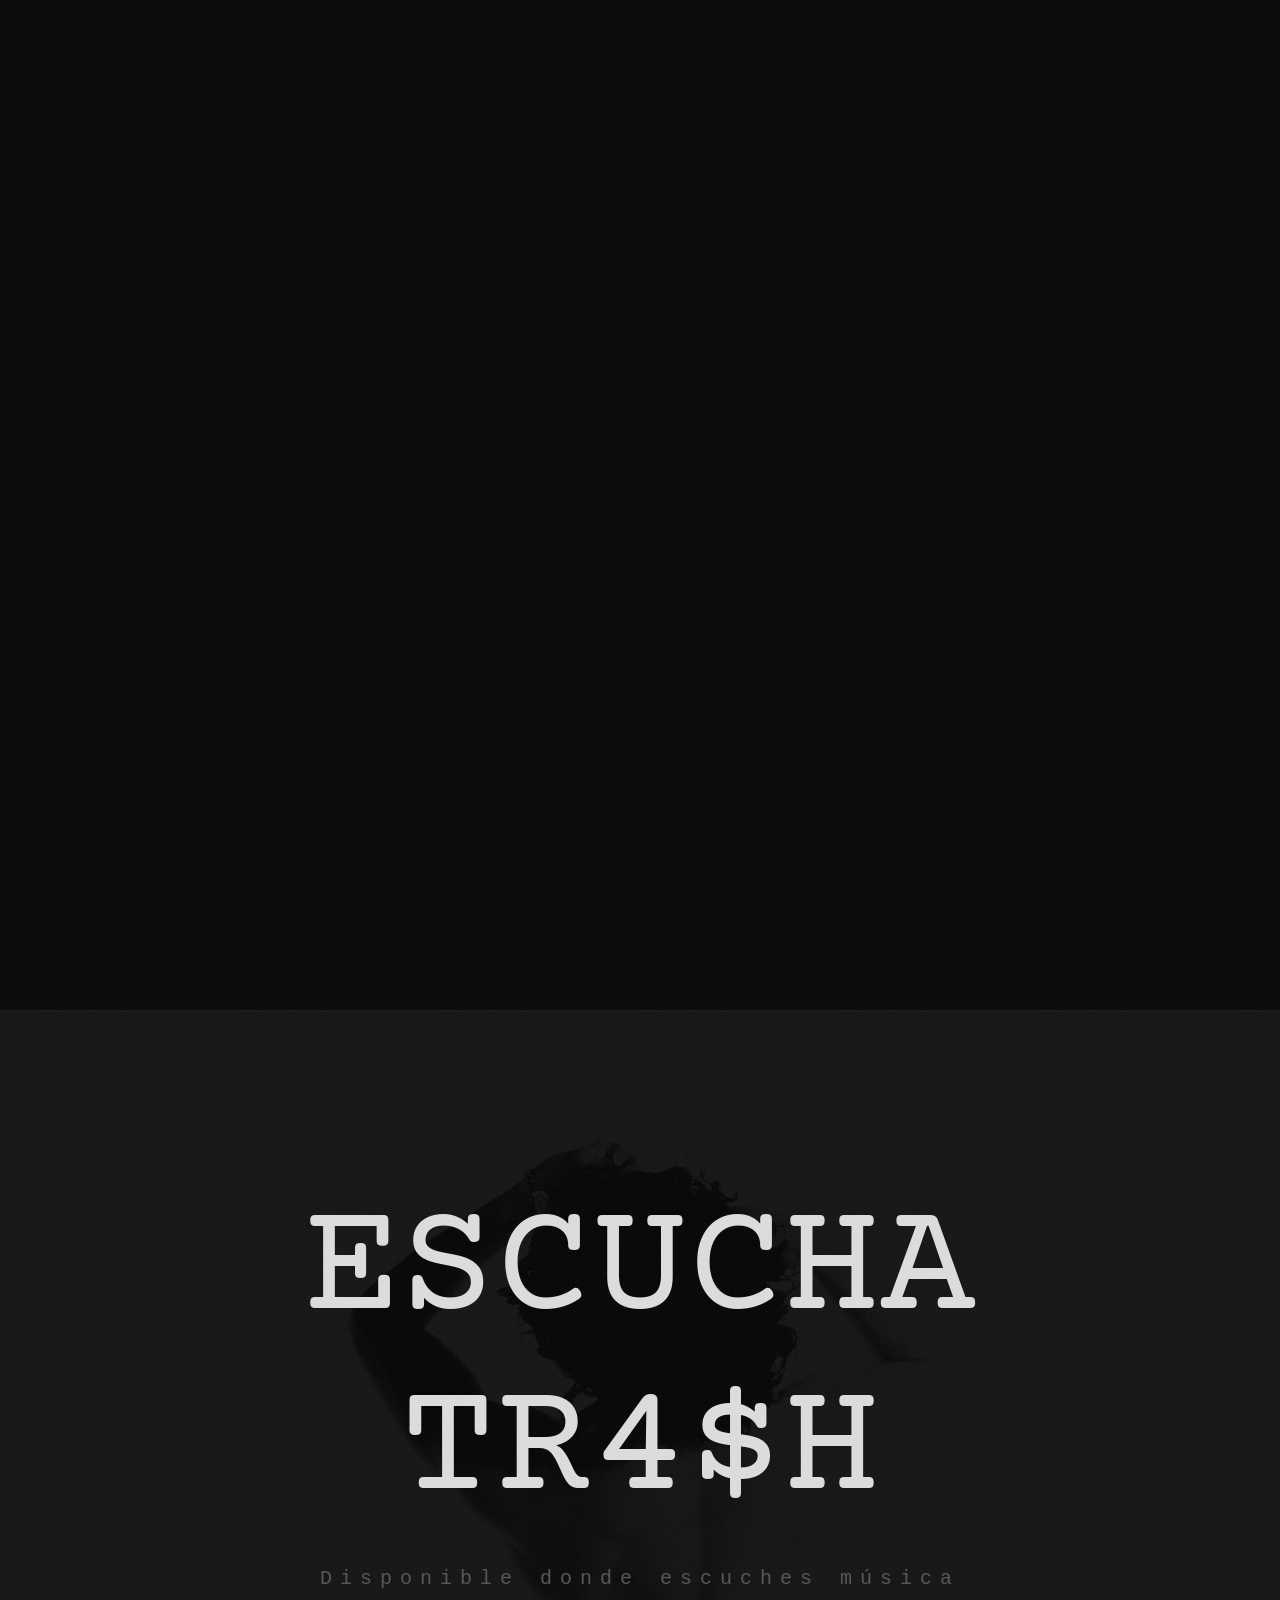
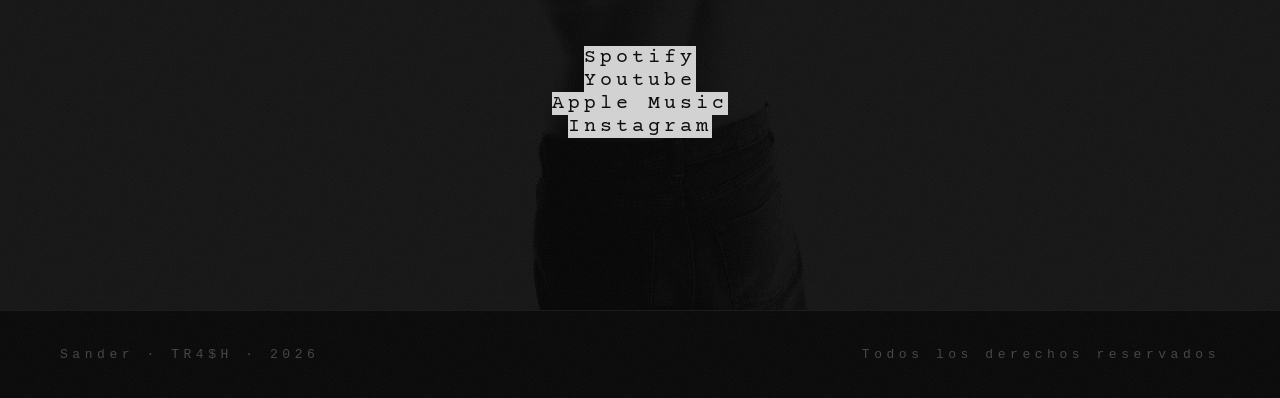
==== commit 1be6964e: "Add files via upload" ====
--- a/index.html
+++ b/index.html
@@ -206,6 +206,15 @@
 </footer>
 
 <script>
+// Forzar autoplay en iOS
+const heroVideo = document.querySelector('.hero-img');
+if (heroVideo) {
+  heroVideo.play().catch(() => {
+    document.addEventListener('touchstart', () => {
+      heroVideo.play();
+    }, { once: true });
+  });
+}
 const obs = new IntersectionObserver(entries => {
   entries.forEach(e => {
     if (e.isIntersecting) {
--- a/assets/css/styles.css
+++ b/assets/css/styles.css
@@ -558,6 +558,17 @@
   .split-img { height: 50vh; }
 }
 
+/* Video animación CDs */
+.fullwidth-photo .cd-video {
+  position: relative;
+  width: 100%;
+  height: 100%;
+  object-fit: contain;
+  opacity: 1;
+  display: block;
+  margin: 0 auto;
+}
+
 /* ===== IFRAME RESPONSIVE ===== */
 .video-ph iframe {
   width: 100%;
